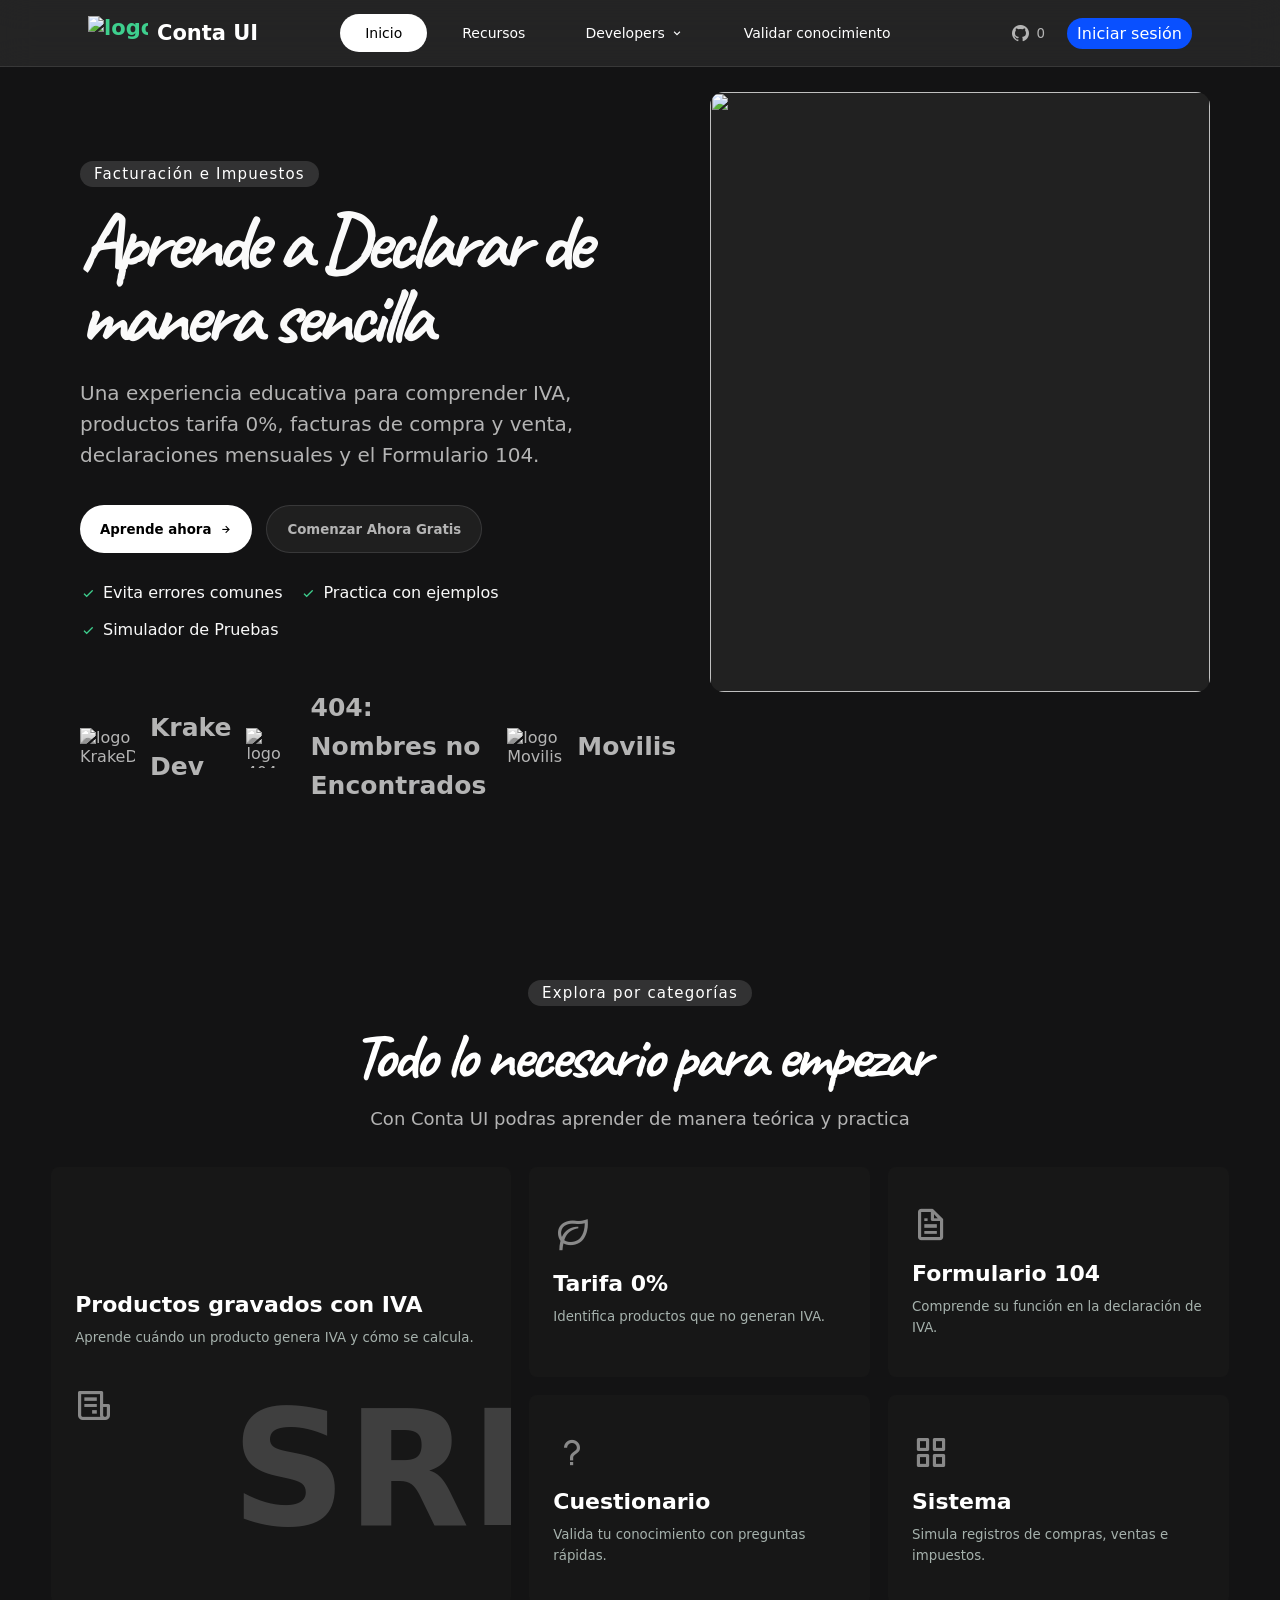
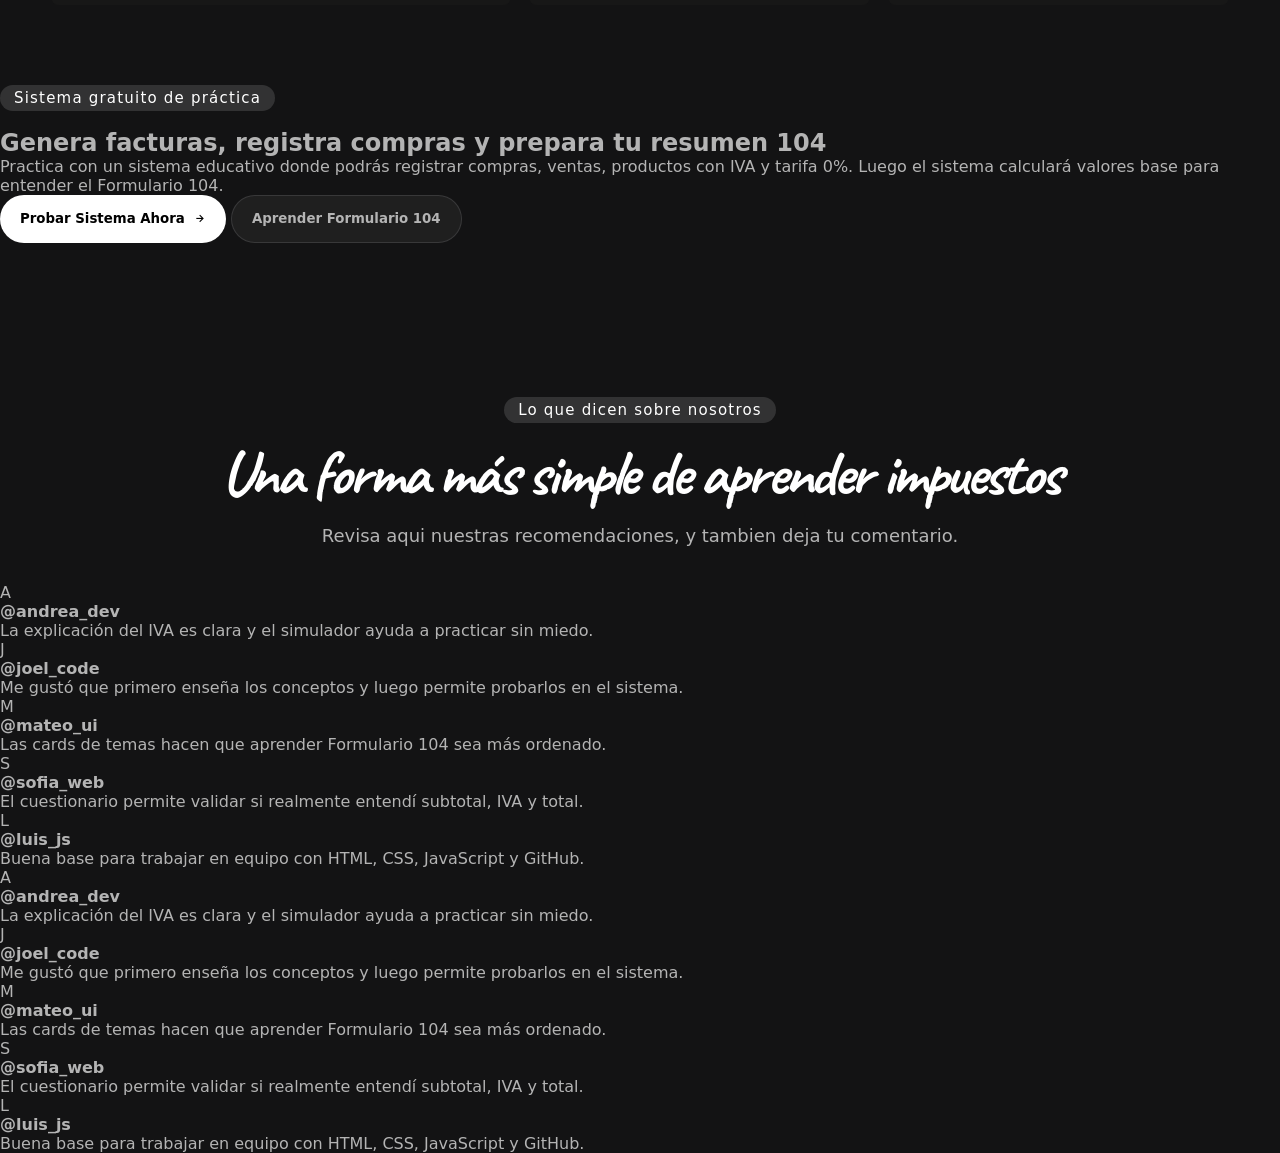
==== index.html @ 4f2f05ee "feat: Se agregó sección QUIZ en html" ====
<!DOCTYPE html>
<html lang="en">
<head>
    <meta charset="UTF-8">
    <meta name="viewport" content="width=device-width, initial-scale=1.0">
    
    <title>CONTA UI</title>
    <!-- Boxicons -->
    <link href="https://cdn.jsdelivr.net/npm/boxicons@2.1.4/css/boxicons.min.css" rel="stylesheet">

    <!-- Estilos -->
    <link rel="stylesheet" href="css/style.css">

</head>
<body>

    <!-- ======================================================
    HEADER PRINCIPAL
  ======================================================= -->
  <header class="topbar">
    <div class="topbar__inner">
      <button class="brand" onclick="mostrarVista('home')">
        <img src="./assets/images/logo.png" alt="logo CS-Cont">
        <span>Conta UI</span>
      </button>

      <nav class="main-nav" id="mainNav">
        <button class="nav-link active" data-section="home" onclick="mostrarVista('home')">
          Inicio
        </button>

        <button class="nav-link" data-section="aprender" onclick="mostrarVista('aprender')">
            Recursos 
        </button>

        <div class="nav-dropdown">
          <button class="nav-link">
            Developers <i class='bx bx-chevron-down'></i>
          </button>
          <div class="dropdown-panel dropdown-panel--small">
            <button onclick="mostrarVista('developers')"><i class='bx bx-code-alt'></i> Estructura del proyecto</button>
          </div>
        </div>

        <button class="nav-link nav-link--glow" data-section="quiz" onclick="mostrarVista('quiz')">
          Validar conocimiento
        </button>
      </nav>

      <div class="topbar__actions">

        <button class="github-btn" onclick="contarGithub()">
          <i class='bx bxl-github'></i>
          <span id="contadorGithub">0</span>
        </button>

        <a class="login-btn" href="sistema.html">
          Iniciar sesión
        </a>

        <button class="menu-btn" onclick="alternarMenu()">
          <i class='bx bx-menu'></i>
        </button>
      </div>
    </div>

  </header>


  <main>
    
        <!-- HOME -->
    <section id="home" class="view view--active">
      <div class="hero-grid">

        <div class="hero-content">
          <span class="eyebrow">Facturación e Impuestos</span>
          <h1>Aprende a Declarar de manera sencilla</h1>
          <p>
            Una experiencia educativa para comprender IVA, productos tarifa 0%,
            facturas de compra y venta, declaraciones mensuales y el Formulario 104.
          </p>

          <div class="hero-actions">
            <button class="primary-btn" onclick="mostrarVista('aprender')">
              Aprende ahora <i class='bx bx-right-arrow-alt'></i>
            </button>
            <button class="secondary-btn" onclick="mostrarVista('sistema')">
              Comenzar Ahora Gratis
            </button>
          </div>

          <div class="trust-row">
            <span><i class='bx bx-check'></i> Evita errores comunes</span>
            <span><i class='bx bx-check'></i> Practica con ejemplos</span>
            <span><i class='bx bx-check'></i> Simulador de Pruebas</span>
          </div>

          <div class="brands">
            <div class="brands-list">
                <img src="./assets/images/krakedev.png" alt="logo KrakeDev">
                <p>Krake Dev</p>
            </div>    
            <div class="brands-list">
                <img src="./assets/images/logo.png" alt="logo 404 Grupo">
                <p>404: Nombres no Encontrados</p>
            </div>    
            <div class="brands-list">
                <img src="./assets/images/movilis.jpg" alt="logo Movilis">
                <p>Movilis</p>
            </div>    
          </div>
        
        </div>

        <div class="hero-imagen"> 
            <img src="./assets/images/home.svg" alt="">
        </div>
      </div>

      <section class="home-categories">
        <div class="section-heading">
          <span class="eyebrow">Explora por categorías</span>
          <h2>Todo lo necesario para empezar</h2>
          <p>Con Conta UI podras aprender de manera teórica y practica</p>
        </div>

        <div class="category-grid">
          <button onclick="mostrarVista('aprender', 'iva')" class="category-card large-card">
            <i class='bx bx-receipt'></i>
            <h3>Productos gravados con IVA</h3>
            <p>Aprende cuándo un producto genera IVA y cómo se calcula.</p>
            <span>SRI</span>
          </button>

          <button onclick="mostrarVista('aprender', 'tarifa0')" class="category-card">
            <i class='bx bx-leaf'></i>
            <h3>Tarifa 0%</h3>
            <p>Identifica productos que no generan IVA.</p>
          </button>

          <button onclick="mostrarVista('aprender', 'formulario104')" class="category-card">
            <i class='bx bx-file'></i>
            <h3>Formulario 104</h3>
            <p>Comprende su función en la declaración de IVA.</p>
          </button>

          <button onclick="mostrarVista('quiz')" class="category-card">
            <i class='bx bx-question-mark'></i>
            <h3>Cuestionario</h3>
            <p>Valida tu conocimiento con preguntas rápidas.</p>
          </button>

          <button onclick="mostrarVista('sistema')" class="category-card">
            <i class='bx bx-grid-alt'></i>
            <h3>Sistema</h3>
            <p>Simula registros de compras, ventas e impuestos.</p>
          </button>
        </div>
      </section>

      <section class="system-offer">
        
        <div class="offer-content">
          <span class="eyebrow">Sistema gratuito de práctica</span>
          <h2>Genera facturas, registra compras y prepara tu resumen 104</h2>
          <p>
            Practica con un sistema educativo donde podrás registrar compras,
            ventas, productos con IVA y tarifa 0%. Luego el sistema calculará valores
            base para entender el Formulario 104.
          </p>

          <div class="offer-actions">
            <button class="primary-btn" onclick="mostrarVista('sistema')">
              Probar Sistema Ahora <i class='bx bx-right-arrow-alt'></i>
            </button>
            <button class="secondary-btn" onclick="mostrarVista('aprender', 'formulario104')">
              Aprender Formulario 104
            </button>
          </div>
        </div>

        <div class="video-offert">
            <video src="./assets/video/example.webm" autoplay muted loop></video>
        </div>
      </section>

      <section class="community-section">
        <div class="section-heading center-heading">
          <span class="eyebrow">Lo que dicen sobre nosotros</span>
          <h2>Una forma más simple de aprender impuestos</h2>
          <p>Revisa aqui nuestras recomendaciones, y tambien deja tu comentario.</p>
        </div>

        <div class="testimonial-mask">
          <div class="testimonial-track">
            <article class="testimonial-card">
              <div class="avatar">A</div>
              <strong>@andrea_dev</strong>
              <p>La explicación del IVA es clara y el simulador ayuda a practicar sin miedo.</p>
            </article>
            <article class="testimonial-card">
              <div class="avatar">J</div>
              <strong>@joel_code</strong>
              <p>Me gustó que primero enseña los conceptos y luego permite probarlos en el sistema.</p>
            </article>
            <article class="testimonial-card">
              <div class="avatar">M</div>
              <strong>@mateo_ui</strong>
              <p>Las cards de temas hacen que aprender Formulario 104 sea más ordenado.</p>
            </article>
            <article class="testimonial-card">
              <div class="avatar">S</div>
              <strong>@sofia_web</strong>
              <p>El cuestionario permite validar si realmente entendí subtotal, IVA y total.</p>
            </article>
            <article class="testimonial-card">
              <div class="avatar">L</div>
              <strong>@luis_js</strong>
              <p>Buena base para trabajar en equipo con HTML, CSS, JavaScript y GitHub.</p>
            </article>

            <!-- Grupo duplicado para efecto infinito continuo -->
            <article class="testimonial-card" aria-hidden="true">
              <div class="avatar">A</div>
              <strong>@andrea_dev</strong>
              <p>La explicación del IVA es clara y el simulador ayuda a practicar sin miedo.</p>
            </article>
            <article class="testimonial-card" aria-hidden="true">
              <div class="avatar">J</div>
              <strong>@joel_code</strong>
              <p>Me gustó que primero enseña los conceptos y luego permite probarlos en el sistema.</p>
            </article>
            <article class="testimonial-card" aria-hidden="true">
              <div class="avatar">M</div>
              <strong>@mateo_ui</strong>
              <p>Las cards de temas hacen que aprender Formulario 104 sea más ordenado.</p>
            </article>
            <article class="testimonial-card" aria-hidden="true">
              <div class="avatar">S</div>
              <strong>@sofia_web</strong>
              <p>El cuestionario permite validar si realmente entendí subtotal, IVA y total.</p>
            </article>
            <article class="testimonial-card" aria-hidden="true">
              <div class="avatar">L</div>
              <strong>@luis_js</strong>
              <p>Buena base para trabajar en equipo con HTML, CSS, JavaScript y GitHub.</p>
            </article>
          </div>
        </div>
      </section>

    </section>
    
        <!-- APRENDER -->
    <section id="aprender" class="view docs-view">
      <aside class="docs-sidebar">
        <div class="sidebar-group">
          <p>Comenzar</p>
          <button onclick="mostrarTema('overview')" class="side-link active" data-topic="overview">
            <i class='bx bx-play'></i> Inicio de unidad
          </button>
          <button onclick="mostrarTema('iva')" class="side-link" data-topic="iva">Productos con IVA</button>
          <button onclick="mostrarTema('tarifa0')" class="side-link" data-topic="tarifa0">Productos tarifa 0%</button>
          <button onclick="mostrarTema('subtotal')" class="side-link" data-topic="subtotal">Subtotal</button>
          <button onclick="mostrarTema('total')" class="side-link" data-topic="total">Total factura</button>
        </div>

        <div class="sidebar-group">
          <p>Declaración</p>
          <button onclick="mostrarTema('electronica')" class="side-link" data-topic="electronica">Facturación electrónica</button>
          <button onclick="mostrarTema('declaraciones')" class="side-link" data-topic="declaraciones">Declaraciones mensuales</button>
          <button onclick="mostrarTema('formulario104')" class="side-link" data-topic="formulario104">Formulario 104</button>
          <button onclick="mostrarTema('impuestos')" class="side-link" data-topic="impuestos">Cálculo básico</button>
        </div>
      </aside>

      <article class="docs-content">
        <div id="topic-overview" class="topic topic--active">
          <span class="breadcrumb">Unidad 3 / Overview</span>
          <h2>Facturación e impuestos</h2>
          <p class="lead">
            En esta Sección aprenderás los conceptos básicos para comprender cómo una factura
            registra valores como subtotal, IVA y total. Luego, esos datos serán usados por
            el sistema para preparar un resumen básico del Formulario 104.
            Tambien tendras guias del contribuyente que podras descargar para facilitar tu aprendizaje.
          </p>

          <p>Elije el tema por el que quieras comenzar</p>

          <div class="docs-card-grid">
            <button onclick="mostrarTema('iva')" class="docs-card">
              <i class='bx bx-receipt'></i>
              <h3>Productos con IVA</h3>
              <p>Bienes o servicios sujetos al Impuesto al Valor Agregado.</p>
            </button>

            <button onclick="mostrarTema('tarifa0')" class="docs-card">
              <i class='bx bx-leaf'></i>
              <h3>Tarifa 0%</h3>
              <p>Productos que se facturan, pero no generan valor de IVA.</p>
            </button>

            <button onclick="mostrarTema('subtotal')" class="docs-card">
              <i class='bx bx-file'></i>
              <h3>SubTotal</h3>
              <p>Como obtener el subtotal de una factura.</p>
            </button>

            <button onclick="mostrarTema('electronica')" class="docs-card">
              <i class='bx bx-cart-alt' ></i>
              <h3>Facturación</h3>
              <p>Conceptos y guias para realizar una factura.</p>
            </button>

            <button onclick="mostrarTema('declaraciones')" class="docs-card">
              <i class='bx bxs-calculator'></i>
              <h3>Declaraciones</h3>
              <p>Como realizar declaraciones mensuales ante el SRI.</p>
            </button>
            
            <button onclick="mostrarTema('formulario104')" class="docs-card">
              <i class='bx bx-pencil'></i>
              <h3>Formulario 104</h3>
              <p>Documento utilizado para declarar IVA ante el SRI.</p>
            </button>
          </div>
        </div>

        <div id="topic-iva" class="topic">
          <span class="breadcrumb">Unidad 3 / Tema 1</span>
          <h2>Productos gravados con IVA</h2>
          <p class="lead">
            Son bienes o servicios que están sujetos al pago del Impuesto al Valor Agregado.
            El negocio cobra este impuesto al cliente y debe registrarlo en la factura.
          </p>

          <div class="formula-box">
            <span>Fórmula</span>
            <code>IVA = Subtotal × Tasa de IVA</code>
          </div>

          <h3>Ejemplo práctico</h3>
          <p>Una laptop cuesta $800 y el IVA es 15%.</p>
          <div class="result-table">
            <div><span>Subtotal</span><strong>$800.00</strong></div>
            <div><span>IVA 15%</span><strong>$120.00</strong></div>
            <div><span>Total</span><strong>$920.00</strong></div>
          </div>
        </div>

        <div id="topic-tarifa0" class="topic">
          <span class="breadcrumb">Unidad 3 / Tema 2</span>
          <h2>Productos tarifa 0%</h2>
          <p class="lead">
            Son bienes o servicios que no pagan IVA, aunque sí deben registrarse en facturas
            y declaraciones tributarias.
          </p>

          <div class="chip-list">
            <span>Arroz</span>
            <span>Leche</span>
            <span>Pan</span>
            <span>Frutas</span>
            <span>Medicinas</span>
            <span>Servicios educativos</span>
          </div>

          <div class="callout">
            <i class='bx bx-info-circle'></i>
            <p>
              Tarifa 0% no significa que el producto desaparece de la declaración.
              Se registra, pero su IVA es $0.
            </p>
          </div>
        </div>

        <div id="topic-subtotal" class="topic">
          <span class="breadcrumb">Unidad 3 / Tema 3</span>
          <h2>Subtotal</h2>
          <p class="lead">
            El subtotal es el valor de los productos o servicios antes de agregar impuestos,
            descuentos o recargos.
          </p>

          <div class="formula-box">
            <span>Fórmula</span>
            <code>Subtotal = suma de productos</code>
          </div>

          <div class="result-table">
            <div><span>Camisa</span><strong>$25</strong></div>
            <div><span>Pantalón</span><strong>$40</strong></div>
            <div><span>Zapatos</span><strong>$60</strong></div>
            <div><span>Subtotal</span><strong>$125</strong></div>
          </div>
        </div>

        <div id="topic-total" class="topic">
          <span class="breadcrumb">Unidad 3 / Tema 5</span>
          <h2>Total factura</h2>
          <p class="lead">
            Es el valor final que debe pagar el cliente después de sumar impuestos y restar
            descuentos.
          </p>

          <div class="formula-box">
            <span>Fórmula</span>
            <code>Total = Subtotal + IVA - Descuentos</code>
          </div>
        </div>

        <div id="topic-electronica" class="topic">
          <span class="breadcrumb">Unidad 3 / Tema 6</span>
          <h2>Facturación electrónica</h2>
          <p class="lead">
            Es un sistema digital para emitir comprobantes electrónicos válidos. En un sistema
            real puede incluir PDF, XML, firma electrónica y autorización.
          </p>

          <div class="steps">
            <div><span>1</span> Generar factura</div>
            <div><span>2</span> Firmar electrónicamente</div>
            <div><span>3</span> Enviar al SRI</div>
            <div><span>4</span> Recibir autorización</div>
          </div>
        </div>

        <div id="topic-declaraciones" class="topic">
          <span class="breadcrumb">Unidad 3 / Tema 7</span>
          <h2>Declaraciones mensuales al SRI</h2>
          <p class="lead">
            Son reportes tributarios donde se informan impuestos cobrados y pagados durante
            un período.
          </p>

          <ul class="nice-list">
            <li>Registrar ventas</li>
            <li>Registrar compras</li>
            <li>Calcular IVA generado</li>
            <li>Calcular IVA pagado</li>
            <li>Presentar formularios</li>
          </ul>
        </div>

        <div id="topic-formulario104" class="topic">
          <span class="breadcrumb">Unidad 3 / Tema 8</span>
          <h2>Formulario 104</h2>
          <p class="lead">
            Es el documento utilizado en Ecuador para declarar el IVA ante el SRI.
            El mini sistema puede ayudar a organizar ventas gravadas, ventas tarifa 0%,
            compras e IVA.
          </p>

          <div class="result-table">
            <div><span>Ventas 15%</span><strong>$5000</strong></div>
            <div><span>IVA ventas</span><strong>$750</strong></div>
            <div><span>Compras</span><strong>$3000</strong></div>
            <div><span>IVA compras</span><strong>$450</strong></div>
            <div><span>IVA a pagar</span><strong>$300</strong></div>
          </div>
        </div>

        <div id="topic-impuestos" class="topic">
          <span class="breadcrumb">Unidad 3 / Tema 9</span>
          <h2>Cálculo básico de impuestos</h2>
          <p class="lead">
            Consiste en determinar cuánto debe pagar una empresa según sus actividades
            económicas, su base imponible y la tasa del impuesto.
          </p>

          <div class="formula-box">
            <span>Fórmula</span>
            <code>Impuesto = Base imponible × Tasa</code>
          </div>
        </div>
      </article>

      <aside class="docs-aside">
        <div class="aside-card">
          <p class="aside-title">¿Es útil?</p>
          <div class="feedback-actions">
            <button><i class='bx bx-x'></i></button>
            <button><i class='bx bx-check'></i></button>
          </div>
        </div>

        <div class="aside-card">
          <p class="aside-title">Herramientas</p>
          <button onclick="mostrarVista('quiz')"><i class='bx bx-question-mark'></i> Cuestionario</button>
          <button onclick="mostrarVista('sistema')"><i class='bx bx-calculator'></i> Mini sistema</button>
          <button onclick="copiarResumen()"><i class='bx bx-copy'></i> Copiar resumen</button>
        </div>

        <div class="aside-card green-card">
          <p class="aside-title">Consejo</p>
          <p>Primero comprende el concepto, luego practica el cálculo en el sistema.</p>
        </div>
      </aside>
    </section>

    <!-- MINI SISTEMA PRESENTACIÓN -->
    <section id="sistema" class="view simple-view">
      <div class="section-heading">
        <span class="eyebrow">Mini sistema</span>
        <h2>Simula compras, ventas y resumen 104</h2>
        <p>
          Esta primera página presenta el sistema. En el siguiente módulo se construirá
          el CRUD de productos, facturas y cálculos automáticos.
        </p>
      </div>

      <div class="feature-grid">
        <article>
          <i class='bx bx-package'></i>
          <h3>Productos</h3>
          <p>Registro de productos gravados con IVA y tarifa 0%.</p>
        </article>
        <article>
          <i class='bx bx-cart'></i>
          <h3>Compras y ventas</h3>
          <p>Registro de facturas de compra y venta.</p>
        </article>
        <article>
          <i class='bx bx-file'></i>
          <h3>Resumen 104</h3>
          <p>Cálculo educativo de IVA generado, crédito tributario e IVA final.</p>
        </article>
      </div>

      <a class="primary-btn" href="sistema.html">Ingresar al prototipo</a>
    </section>

        <!-- QUIZ -->
    <section id="quiz" class="view quiz-view">
      <div id="quizRegistro" class="quiz-screen quiz-screen--active">
        <div class="quiz-welcome-card">
          <span class="eyebrow">Validar conocimiento</span>
          <h2>Antes de comenzar</h2>
          <p>Registra tu nombre para personalizar el cuestionario y guardar tu resultado en pantalla.</p>

          <div class="quiz-register-form">
            <label for="nombreParticipante">Nombre del estudiante</label>
            <input type="text" id="nombreParticipante" placeholder="Ejemplo: Andrea" />

            <label for="correoParticipante">Correo opcional</label>
            <input type="email" id="correoParticipante" placeholder="correo@ejemplo.com" />

            <button class="primary-btn" onclick="registrarParticipante()">
              Continuar <i class='bx bx-right-arrow-alt'></i>
            </button>
          </div>
        </div>
      </div>

      <div id="quizTemas" class="quiz-screen">
        <div class="section-heading">
          <span class="eyebrow">Elige un tema</span>
          <h2 id="bienvenidaQuiz">Bienvenido</h2>
          <p>Aquí podrás poner a prueba tu conocimiento. Cada cuestionario mezcla las respuestas de manera aleatoria.</p>
        </div>

        <div class="quiz-topic-grid">
          <button class="quiz-topic-card" onclick="iniciarCuestionarioPorTema('todos')">
            <i class='bx bx-grid-alt'></i>
            <h3>Todos los temas</h3>
            <p>Preguntas mezcladas de IVA, subtotal, total, tarifa 0% y Formulario 104.</p>
            <span>15 preguntas</span>
          </button>

          <button class="quiz-topic-card" onclick="iniciarCuestionarioPorTema('iva')">
            <i class='bx bx-receipt'></i>
            <h3>IVA</h3>
            <p>Productos gravados, cálculo y aplicación del impuesto.</p>
            <span>10 preguntas</span>
          </button>

          <button class="quiz-topic-card" onclick="iniciarCuestionarioPorTema('tarifa0')">
            <i class='bx bx-leaf'></i>
            <h3>Tarifa 0%</h3>
            <p>Productos que se facturan, pero no generan IVA.</p>
            <span>10 preguntas</span>
          </button>

          <button class="quiz-topic-card" onclick="iniciarCuestionarioPorTema('subtotal')">
            <i class='bx bx-math'></i>
            <h3>Subtotal y total</h3>
            <p>Base de cálculo, IVA, descuentos y total factura.</p>
            <span>10 preguntas</span>
          </button>

          <button class="quiz-topic-card" onclick="iniciarCuestionarioPorTema('formulario104')">
            <i class='bx bx-file'></i>
            <h3>Formulario 104</h3>
            <p>Ventas, compras, IVA generado y crédito tributario.</p>
            <span>10 preguntas</span>
          </button>
        </div>
      </div>

      <div id="quizPreguntas" class="quiz-screen">
        <div class="quiz-layout">
          <div class="quiz-main">
            <div class="quiz-header">
              <div>
                <span class="eyebrow" id="quizTemaActual">Evaluación rápida</span>
                <h2 id="quizTitulo">Quiz de facturación e impuestos</h2>
              </div>
              <strong id="quizProgressText">1 / 10</strong>
            </div>

            <div class="progress-track">
              <div id="quizProgressBar"></div>
            </div>

            <article class="question-card">
              <p id="questionNumber">Pregunta 1</p>
              <h3 id="questionText"></h3>

              <div id="answersContainer" class="answers"></div>
            </article>

            <div class="quiz-actions">
              <button class="secondary-btn" onclick="anteriorPregunta()">Anterior</button>
              <button class="primary-btn" id="btnSiguienteQuiz" onclick="siguientePregunta()">Siguiente</button>
            </div>
          </div>

          <aside class="quiz-status">
            <div class="score-box">
              <strong id="scorePercent">0%</strong>
              <span>Respuestas correctas</span>
            </div>

            <div id="questionList" class="question-list"></div>
          </aside>
        </div>
      </div>

      <div id="quizResultado" class="quiz-screen">
        <div class="quiz-result-card">
          <span class="eyebrow">Resultado final</span>
          <h2 id="resultadoTitulo">Resultado</h2>
          <p id="resultadoDetalle"></p>

          <div class="result-actions">
            <button class="primary-btn" onclick="volverATemasQuiz()">
              Elegir otro tema
            </button>
            <button class="secondary-btn" onclick="repetirCuestionario()">
              Repetir cuestionario
            </button>
            <button class="secondary-btn" id="btnReforzarTema" onclick="reforzarTemaQuiz()">
              Reforzar más
            </button>
          </div>
        </div>
      </div>
    </section>

  </main>
    
</body>
</html>
---- css/style.css ----
@import url("https://fonts.googleapis.com/css2?family=Ubuntu:ital,wght@0,300;0,400;0,500;0,700;1,300;1,400;1,500;1,700&display=swap");

@import url("https://fonts.googleapis.com/css2?family=Caveat:wght@400..700&display=swap");

:root {
  --bg: #131314;
  --bg-soft: #101614;
  --bg-card: #171717;
  --bg-card-2: #151c19;
  --border: rgba(255, 255, 255, 0.115);
  --text: #b4b4b4;
  --text-2: #898989;
  --muted: #a6b2ad;
  --green: #3ecf8e;
  --green-dark: #0b8f5b;
  --cyan: #00ceb3;
  --blue-light: rgb(9 80 255);
  --blue: #2f80ed;
  --blue-hover: rgb(37, 48, 255);
  --danger: #ff5d6c;
  --white: #ffffff;
  --light: #f7f8fb;
  --shadow: 0 24px 70px rgba(0, 0, 0, 0.32);
}

* {
  box-sizing: border-box;
  margin: 0;
  padding: 0;
}

html {
  scroll-behavior: smooth;
}

body {
  min-height: 100vh;
  font-family:
    "Inter",
    system-ui,
    -apple-system,
    BlinkMacSystemFont,
    "Segoe UI",
    sans-serif;
  background: #131314;
  color: var(--text);
}

button,
input,
a {
  font-family: inherit;
}

button {
  border: 0;
  cursor: pointer;
}

a {
  color: inherit;
  text-decoration: none;
}

/* ======================================================
  TOPBAR
====================================================== */
.topbar {
  position: sticky;
  top: 0;
  z-index: 100;
  padding: 0px 60px;

  background: rgba(52, 52, 52, 0.527);
  backdrop-filter: blur(16px);
  -webkit-backdrop-filter: blur(16px);

  border-bottom: 1px solid rgba(255, 255, 255, 0.089);
}

.topbar__inner {
  justify-content: space-between;
  height: 66px;
  padding: 0 28px;
  display: flex;
  align-items: center;
  gap: 22px;
}

.brand {
  display: inline-flex;
  align-items: center;
  gap: 9px;
  background: transparent;
  color: white;
  font-size: 21px;
  font-weight: 600;
  white-space: nowrap;
}

.brand img {
  width: 60px;
  height: 35px;
  display: flex;
  justify-content: center;
  align-items: center;
  color: var(--green);
}

.main-nav {
  display: flex;
  align-items: center;
  justify-content: center;
  padding: 2px 4px;
  border-radius: 50px;
  gap: 10px;
}

.nav-link {
  font-size: 14px;
  line-height: 1.25rem;
  display: inline-flex;
  align-items: center;
  gap: 5px;
  background: transparent;
  color: white;
  font-weight: 500;
  padding: 9px 25px;
}

.nav-link.active {
  background: white !important;
  color: black;
  border-radius: 50px;
}

.nav-link:hover {
  background: rgba(255, 255, 255, 0.133);
  border-radius: 50px;
}

.nav-dropdown {
  position: relative;
}

.dropdown-panel {
  position: absolute;
  top: 52px;
  left: 0;
  width: 560px;
  display: none;
  grid-template-columns: 1fr 1fr;
  gap: 18px;
  padding: 18px;
  background: #2e2d2d;
  border: 1px solid #1b1b1b;
  border-radius: 0 0 8px 8px;
}

.dropdown-panel--small {
  margin-top: 10px;
  width: 270px;
  grid-template-columns: 1fr;
}

.nav-dropdown:hover .dropdown-panel {
  display: grid;
}

.dropdown-title {
  margin-bottom: 10px;
  color: var(--green);
  font-size: 12px;
  font-weight: 900;
  letter-spacing: 0.08em;
  text-transform: uppercase;
}

.dropdown-panel button {
  width: 100%;
  padding: 12px;
  text-align: left;
  color: var(--text);
  background: transparent;
  border-radius: 10px;
  display: flex;
  align-items: center;
  gap: 5px;
}

.dropdown-panel button:hover {
  color: white;
}

.topbar__actions {
  display: flex;
  align-items: center;
  gap: 10px;
}

.github-btn,
.login-btn,
.menu-btn {
  display: inline-flex;
  align-items: center;
  justify-content: center;
  border-radius: 50px;
  font-weight: 400;
}

.theme-toggle {
  min-height: 38px;
  padding: 0 13px;
  display: inline-flex;
  align-items: center;
  justify-content: center;
  gap: 8px;
  color: var(--text) !important;
  background: transparent;
  border: 1px solid var(--bg-card-2);
  border-radius: 11px;
  font-weight: 850;
}

.theme-toggle:hover {
  background: rgba(255, 255, 255, 0.133);
}

.theme-toggle i {
  font-size: 18px;
}

.github-btn {
  gap: 7px;
  padding: 6px 12px;
  color: var(--text);
  background: transparent;
}

.github-btn:hover {
  background: rgba(255, 255, 255, 0.133);
}

.github-btn i {
  font-size: 20px;
}

.login-btn {
  padding: 6px 10px;
  background: var(--blue-light);
  color: rgb(255, 255, 255);

  &:hover {
    background: var(--blue-hover);
  }
}

.menu-btn {
  display: none;
  width: 42px;
  background: #101614;
  color: var(--text);
  border: 1px solid var(--border);
  font-size: 22px;
}

/* ======================================================
  COMMON
====================================================== */
.view {
  display: none;
}

.view--active {
  display: block;
  animation: fadeView 0.35s ease both;
}

@keyframes fadeView {
  from {
    opacity: 0;
    transform: translateY(14px);
  }
  to {
    opacity: 1;
    transform: translateY(0);
  }
}

.eyebrow {
  display: inline-flex;
  margin-bottom: 18px;
  color: white;
  font-size: 15px;
  background: rgba(255, 255, 255, 0.133);
  padding: 4px 14px;
  border-radius: 50px;
  letter-spacing: 0.08em;
}

.primary-btn,
.secondary-btn {
  min-height: 48px;
  padding: 0 20px;
  display: inline-flex;
  align-items: center;
  justify-content: center;
  gap: 8px;
  border-radius: 50px;
  font-weight: 600;
}

.primary-btn {
  background: white;
  color: black;
  transition: transform 0.5s ease;

  &:hover {
    transform: scale(1.1);
  }
}

.secondary-btn {
  background: rgba(255, 255, 255, 0.05);
  color: var(--text);
  border: 1px solid var(--border);
  transition: transform 0.5s ease;

  &:hover {
    transform: scale(1.1);
  }
}

/* ======================================================
  HOME
====================================================== */
.hero-grid {
  min-height: calc(100vh - 67px);
  display: flex;
  align-items: start;
  justify-content: space-between;
  gap: 34px;
  padding: 0px 80px;
}

.hero-content {
  align-self: center;
  max-width: 860px;
}

.hero-imagen img {
  margin-top: 25px;
  width: 500px;
  height: 600px;
  object-fit: cover;
  background: rgb(33, 33, 33);
  border-radius: 14px;
}

.hero-brand {
  position: absolute;
  right: 100px;
  margin-top: -450px;
  margin-left: -50px;
  display: flex;
  align-items: center;
  gap: 5px;
  text-wrap: wrap;
  color: var(--cyan);
  font-family: caveat, sans-serif;
  z-index: 999;
  transform: rotate(30deg);

  & img {
    width: 60px;
    height: 50px;

    border-radius: 8px;
    padding: 2px;
  }

  & p {
    margin-top: -15px;
    font-size: 20px;
    font-weight: bold;
    width: 80px;
  }
}

.hero-content h1 {
  font-family: caveat, sans-serif;
  max-width: 920px;
  font-size: clamp(48px, 8vw, 80px);
  line-height: 0.92;
  letter-spacing: -0.07em;
  color: #fafafa;
}

.hero-content p {
  max-width: 760px;
  margin-top: 26px;
  color: var(--text);
  font-size: clamp(18px, 2.2vw, 20px);
  line-height: 1.55;
}

.hero-actions {
  display: flex;
  flex-wrap: wrap;
  gap: 14px;
  margin-top: 34px;
}

.trust-row {
  display: flex;
  flex-wrap: wrap;
  gap: 18px;
  margin-top: 30px;
  color: #fafafa;
}

.trust-row span {
  display: inline-flex;
  align-items: center;
  gap: 7px;
}

.trust-row i {
  color: var(--green);
}

.brands {
  margin-top: 50px;
  display: flex;
  filter: grayscale(100%);
  gap: 15px;
}

.brands-list {
  display: flex;
  gap: 15px;
  align-items: center;

  & p {
    margin-top: 0;
    font-weight: bold;
    color: var(--text);
    font-size: 25px;
  }
}

.brands-list img {
  object-fit: contain;
  width: 55px;
  height: 40px;
}

/* CATEGORIES */
.home-categories,
.simple-view {
  width: min(1180px, 92%);
  margin: 0 auto;
  padding: 80px 0;
}

.section-heading {
  text-align: center;
  margin-bottom: 32px;
}

.section-heading h2 {
  font-family: caveat, sans-serif;
  font-size: clamp(36px, 5vw, 65px);
  line-height: 1;
  letter-spacing: -0.05em;
  color: white;
}

.section-heading .developer {
  font-family:
    system-ui,
    -apple-system,
    BlinkMacSystemFont,
    "Segoe UI",
    Roboto,
    Oxygen,
    Ubuntu,
    Cantarell,
    "Open Sans",
    "Helvetica Neue",
    sans-serif;
}

.section-heading p {
  margin-top: 16px;
  color: var(--text);
  font-size: 18px;
  line-height: 1.7;
}

.category-grid {
  display: grid;
  grid-template-columns: 1.35fr 1fr 1fr;
  gap: 18px;
}

.category-card,
.feature-grid article,
.docs-card,
.code-card {
  min-height: 210px;
  padding: 24px;
  color: white;
  text-align: left;
  background: var(--bg-card);
  border-radius: 8px;
}

.category-card:hover,
.docs-card:hover {
  border: 1px solid rgb(51, 50, 50);
  transform: translateY(-2px);
}

.category-card i,
.feature-grid i,
.docs-card i {
  margin-bottom: 18px;
  color: var(--text-2);
  font-size: 38px;
}

.category-card h3,
.feature-grid h3,
.docs-card h3 {
  margin-bottom: 10px;
  font-size: 22px;
}

.category-card p,
.feature-grid p,
.docs-card p {
  color: var(--muted);
  line-height: 1.6;
}

.category-card span {
  position: absolute;
  right: -18px;
  bottom: 55px;
  font-size: 160px;
  line-height: 1;
  color: var(--text-2);
  font-weight: 900;
  opacity: 0.35;
  z-index: 0;
  pointer-events: none;
}

.large-card {
  overflow: hidden;
  position: relative;
  grid-row: span 2;
  min-height: 438px;
  background: var(--bg-card);
}

.large-card h3 {
  margin-top: -150px;
}
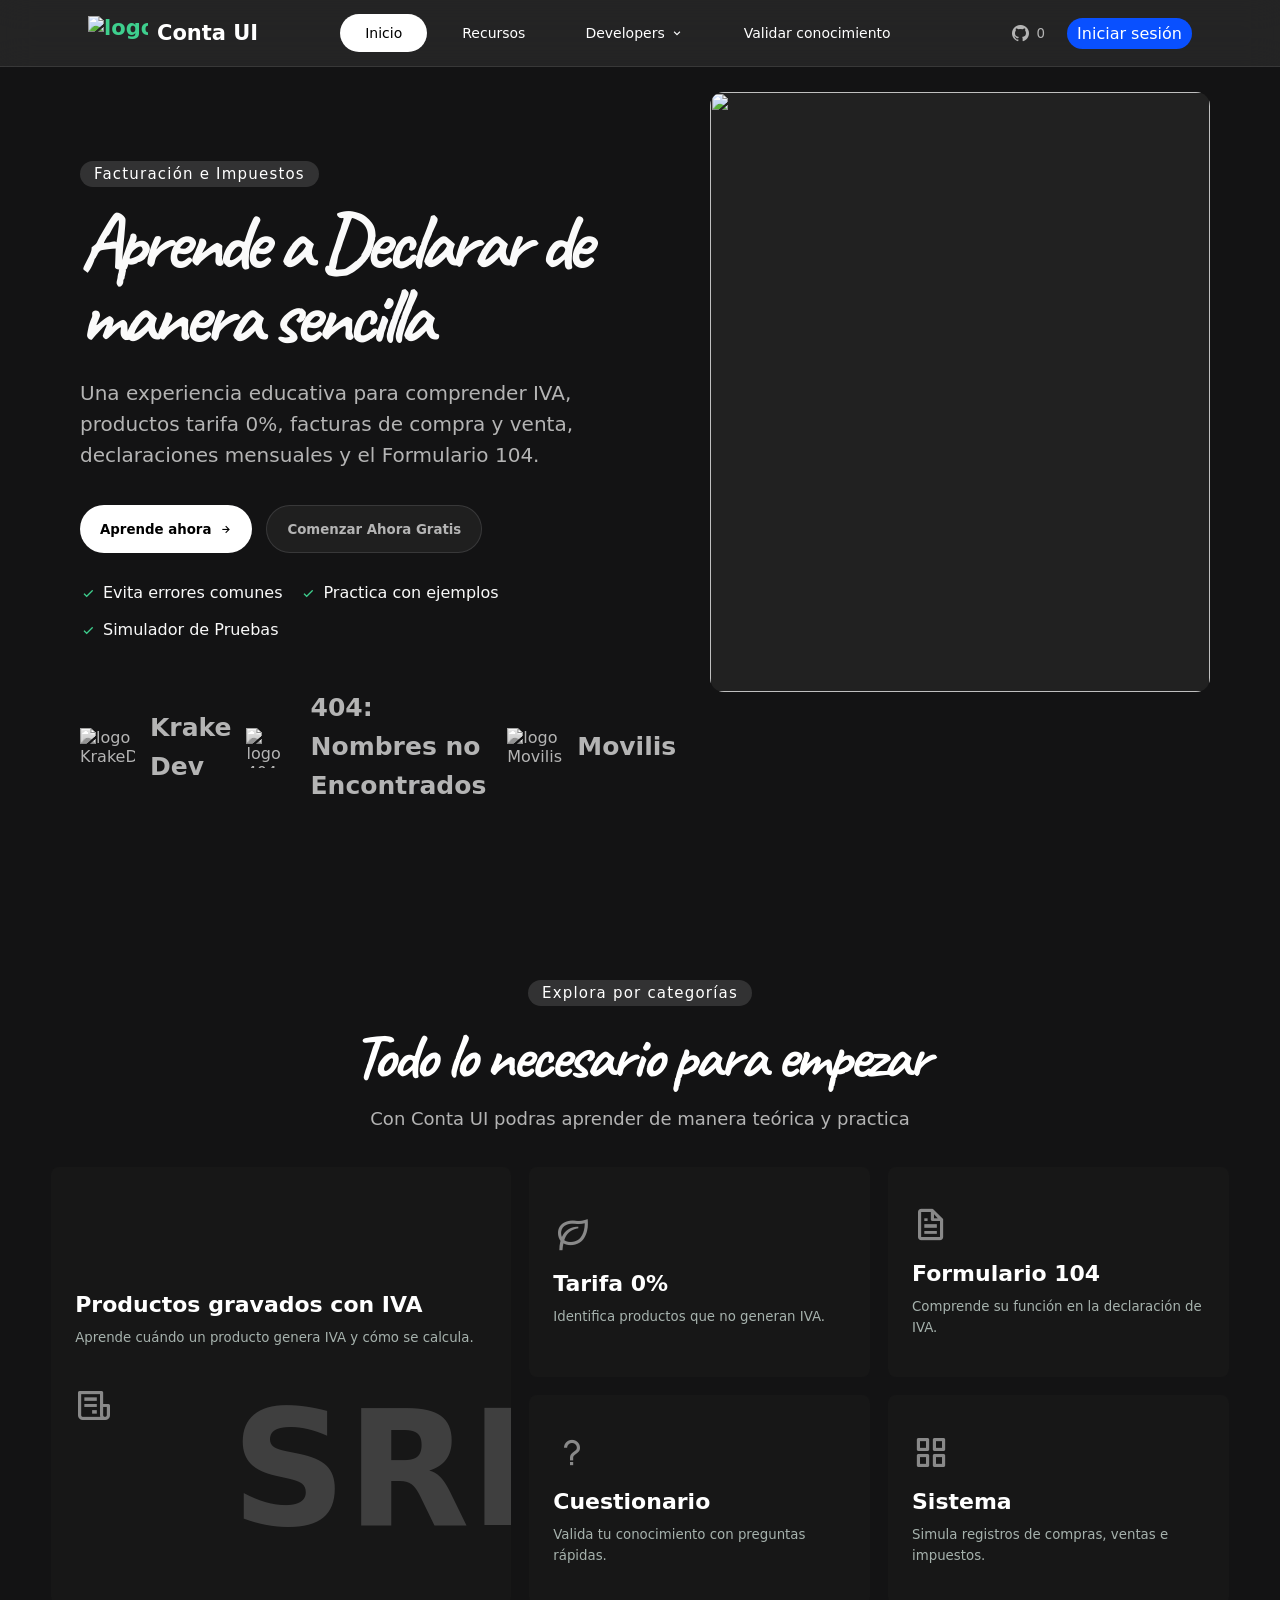
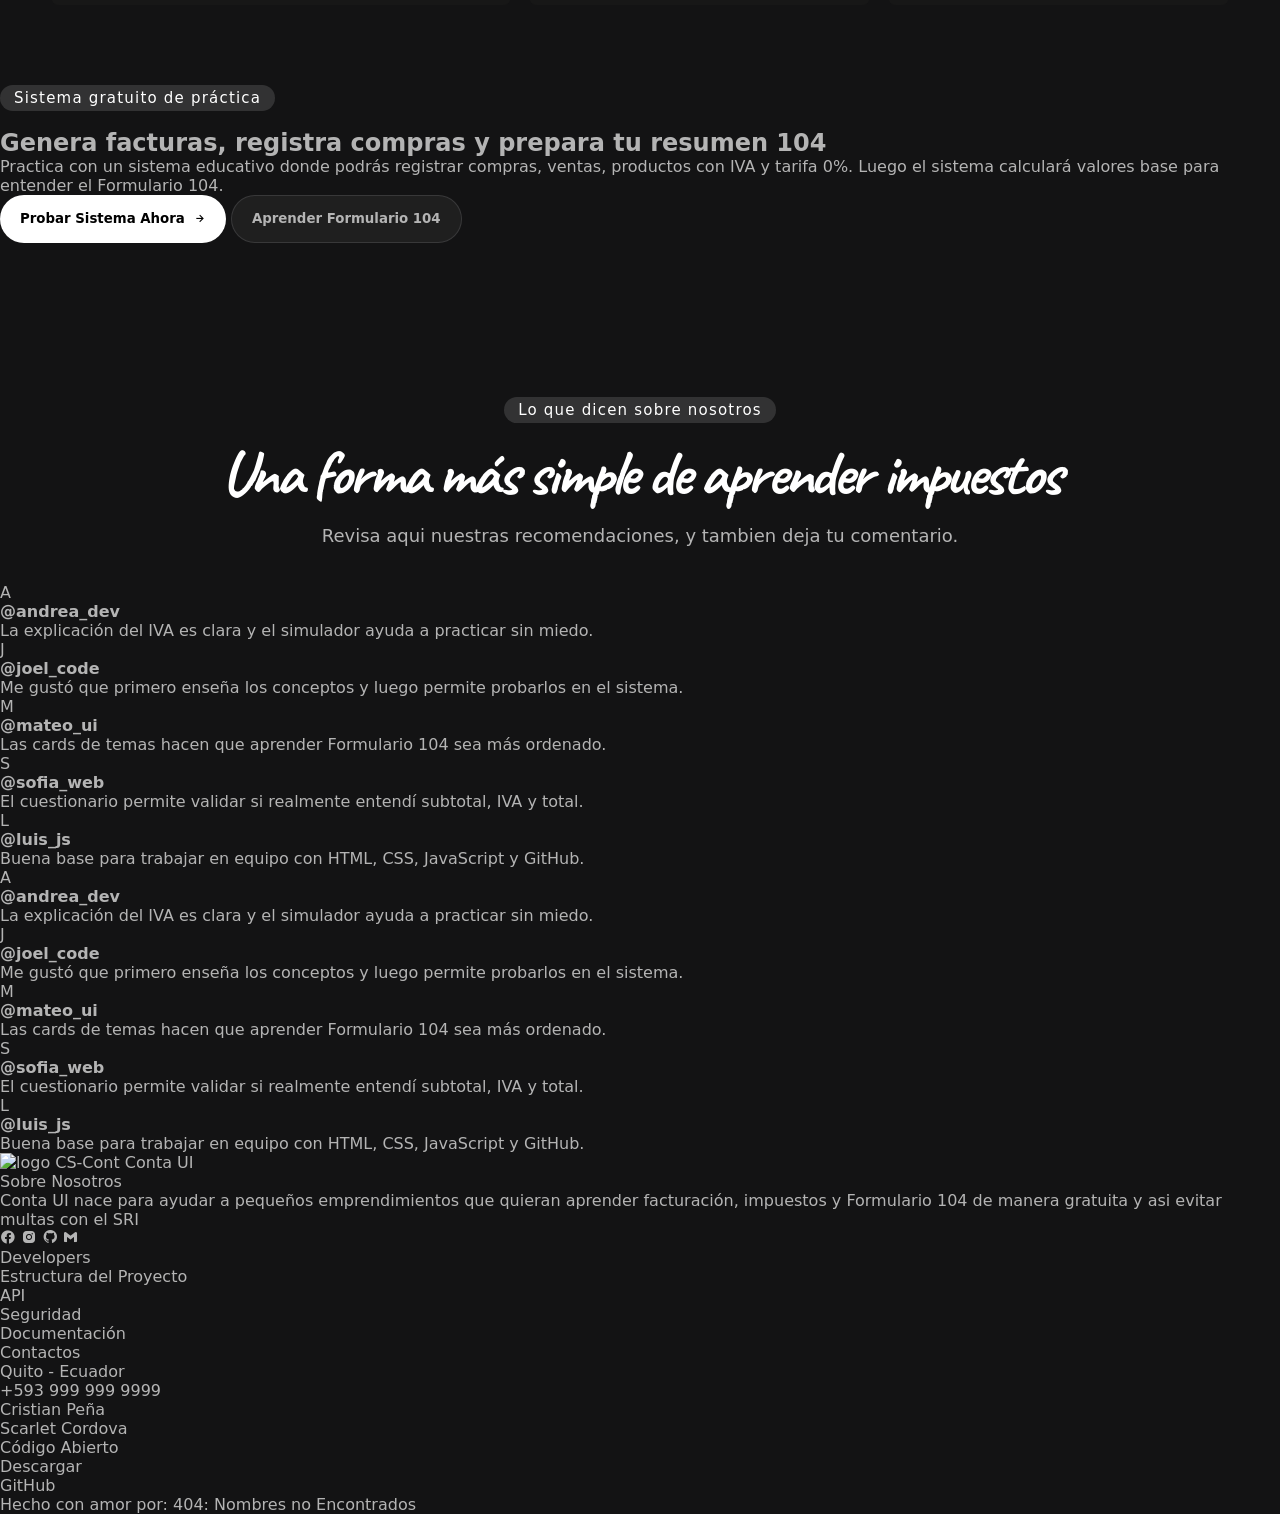
==== commit ad645b83: "feat: agregando secciones de aprendizaje en html" ====
--- a/index.html
+++ b/index.html
@@ -658,7 +658,84 @@
       </div>
     </section>
 
+    <!-- DEVELOPERS -->
+    <section id="developers" class="view simple-view">
+      <div class="section-heading">
+        <span class="eyebrow">Developers</span>
+        <h2 class="developer">Estructura limpia del proyecto</h2>
+        <p>
+          El proyecto esta construido en HTML, CSS y JavaScript, con la estructura de la siguiente manera ayuda a que el código sea fácil de leer,
+          modificar y publicar.
+        </p>
+      </div>
+
+      <div class="code-card">
+<pre><code>ContaUI/
+├── index.html
+├── sistema.html
+├── css/
+│   └── styles.css
+└── js/
+    ├── app.js
+    ├── quiz.js
+    └── data.js</code></pre>
+      </div>
+    </section>
+
   </main>
     
+    <footer class="footer">
+    <div class="brand-footer">
+        <img src="./assets/images/logo.png" alt="logo CS-Cont">
+        <span>Conta UI</span>
+    </div>
+    <div class="footer-sections">
+        <div class="footer-options details">
+            <span>Sobre Nosotros</span>
+            <p>Conta UI nace para ayudar a pequeños emprendimientos que quieran aprender facturación, impuestos y Formulario 104 de manera gratuita y asi evitar multas con el SRI</p>
+            
+            <div class="footer-icons">
+                <i class='bx bxl-facebook-circle' ></i>
+                <i class='bx bxl-instagram-alt' ></i>
+                <i class='bx bxl-github'></i>
+                <i class='bx bxl-gmail' ></i>
+            </div>
+        </div>
+        <div class="footer-options">
+            <span>Developers</span>
+            <ul>
+                <li><a href="#">Estructura del Proyecto</a></li>
+                <li><a href="#">API</a></li>
+                <li><a href="#">Seguridad</a></li>
+                <li><a href="#">Documentación</a></li>
+            </ul>
+        </div>
+        <div class="footer-options">
+            <span>Contactos</span>
+            <ul>
+                <li>Quito - Ecuador</li>
+                <li><a href="#">+593 999 999 9999</a></li>
+                <li><a href="#">Cristian Peña</a></li>
+                <li><a href="#">Scarlet Cordova</a></li>
+            </ul>
+        </div>
+        <div class="footer-options">
+            <span>Código Abierto</span>
+            <ul>
+                <li><a href="#">Descargar</a></li>
+                <li><a href="#">GitHub</a></li>
+            </ul>
+        </div>
+
+    </div>
+    <div class="footer-copy">
+        <p>Hecho con amor por: <span>404</span>: Nombres no Encontrados</p>
+    </div>
+  </footer>
+  
+  <script src="js/data.js"></script>
+  <script src="js/app.js"></script>
+  <script src="js/quiz.js"></script>
+  <script src="js/widget.js"></script>
 </body>
 </html>
--- a/css/style.css
+++ b/css/style.css
@@ -568,3 +568,441 @@
 .large-card h3 {
   margin-top: -150px;
 }
+
+/* ======================================================
+  DOCS VIEW
+====================================================== */
+.docs-view {
+  min-height: calc(100vh - 115px);
+  grid-template-columns: 280px minmax(0, 1fr) 280px;
+}
+
+.docs-view.view--active {
+  display: grid;
+}
+
+.docs-sidebar,
+.docs-aside {
+  position: sticky;
+  top: 115px;
+  height: calc(100vh - 115px);
+  overflow-y: auto;
+  padding: 34px 28px;
+  border-right: 1px solid var(--border);
+}
+
+.docs-aside {
+  border-right: 0;
+  border-left: 1px solid var(--border);
+}
+
+.sidebar-group {
+  margin-bottom: 28px;
+}
+
+.sidebar-group p {
+  margin-bottom: 10px;
+  color: white;
+  font-size: 12px;
+  font-weight: 950;
+  letter-spacing: 0.1em;
+  text-transform: uppercase;
+}
+
+.side-link {
+  width: 100%;
+  padding: 11px 0;
+  display: flex;
+  align-items: center;
+  gap: 8px;
+  text-align: left;
+  color: var(--text);
+  background: transparent;
+  font-size: 16px;
+}
+
+.side-link:hover,
+.side-link.active {
+  color: var(--blue-light);
+}
+
+.docs-content {
+  padding: 44px 52px 90px;
+}
+
+.topic {
+  display: none;
+  max-width: 960px;
+}
+
+.topic--active {
+  display: block;
+  animation: fadeView 0.25s ease both;
+}
+
+.breadcrumb {
+  display: block;
+  margin-bottom: 14px;
+  color: #fafafa;
+}
+
+.topic h2 {
+  margin-bottom: 24px;
+  font-size: clamp(42px, 6vw, 50px);
+  line-height: 1;
+  letter-spacing: -0.06em;
+  color: white;
+}
+
+.topic h3 {
+  margin: 28px 0 12px;
+  font-size: 25px;
+}
+
+.lead {
+  color: #fcfcfc;
+
+  line-height: 1.7;
+}
+
+.docs-card-grid {
+  display: grid;
+  grid-template-columns: repeat(3, 1fr);
+  gap: 18px;
+  margin-top: 34px;
+}
+
+.formula-box,
+.callout,
+.result-table,
+.steps {
+  margin-top: 26px;
+}
+
+.formula-box {
+  padding: 22px;
+  background: #07110d;
+  border: 1px solid var(--border);
+  border-radius: 18px;
+}
+
+.formula-box span {
+  display: block;
+  margin-bottom: 8px;
+  color: var(--green);
+  font-size: 12px;
+  font-weight: 900;
+  text-transform: uppercase;
+}
+
+.formula-box code {
+  color: var(--text);
+  font-size: 20px;
+}
+
+.result-table {
+  display: grid;
+  overflow: hidden;
+  border: 1px solid var(--border);
+  border-radius: 18px;
+}
+
+.result-table div {
+  display: flex;
+  justify-content: space-between;
+  padding: 16px 18px;
+  color: var(--muted);
+  border-bottom: 1px solid var(--border);
+}
+
+.result-table div:last-child {
+  border-bottom: 0;
+}
+
+.result-table strong {
+  color: var(--text);
+}
+
+.chip-list {
+  display: flex;
+  flex-wrap: wrap;
+  gap: 10px;
+  margin-top: 28px;
+}
+
+.chip-list span {
+  padding: 10px 14px;
+  color: var(--green);
+  background: rgba(36, 209, 141, 0.1);
+  border: 1px solid rgba(36, 209, 141, 0.25);
+  border-radius: 999px;
+  font-weight: 850;
+}
+
+.callout {
+  display: flex;
+  gap: 14px;
+  padding: 18px;
+  color: var(--muted);
+  background: rgba(47, 128, 237, 0.08);
+  border: 1px solid rgba(47, 128, 237, 0.2);
+  border-radius: 18px;
+}
+
+.callout i {
+  color: var(--blue);
+  font-size: 28px;
+}
+
+.steps {
+  display: grid;
+  gap: 14px;
+}
+
+.steps div {
+  padding: 16px;
+  display: flex;
+  align-items: center;
+  gap: 14px;
+  background: rgba(17, 24, 21, 0.92);
+  border: 1px solid var(--border);
+  border-radius: 16px;
+  color: var(--muted);
+}
+
+.steps span {
+  width: 34px;
+  height: 34px;
+  display: grid;
+  place-items: center;
+  color: white;
+  background: var(--green-dark);
+  border-radius: 50%;
+  font-weight: 900;
+}
+
+.nice-list {
+  margin-top: 22px;
+  display: grid;
+  gap: 12px;
+  list-style: none;
+}
+
+.nice-list li {
+  padding: 14px 16px;
+  background: rgba(17, 24, 21, 0.92);
+  border: 1px solid var(--border);
+  border-radius: 14px;
+  color: var(--muted);
+}
+
+.aside-card {
+  margin-bottom: 18px;
+  padding: 18px;
+  background: var(--bg-card);
+  border: 1px solid var(--border);
+  border-radius: 18px;
+}
+
+.aside-title {
+  margin-bottom: 14px;
+  color: #fafafa;
+  font-weight: 900;
+}
+
+.aside-card button {
+  width: 100%;
+  margin-top: 8px;
+  padding: 10px;
+  display: flex;
+  align-items: center;
+  gap: 8px;
+  color: var(--muted);
+  background: transparent;
+  border-radius: 10px;
+}
+
+.aside-card p {
+  font-size: 14px;
+}
+
+.aside-card button:hover {
+  color: var(--blue);
+  background: rgba(255, 255, 255, 0.05);
+}
+
+.feedback-actions {
+  display: flex;
+  gap: 10px;
+}
+
+.feedback-actions button {
+  width: 42px;
+  height: 42px;
+  align-items: center;
+  justify-content: center;
+  border: 1px solid var(--border);
+  border-radius: 50%;
+}
+
+/* ======================================================
+  QUIZ
+====================================================== */
+.quiz-view {
+  width: min(1180px, 92%);
+  margin: 0 auto;
+  padding: 70px 0;
+}
+
+.quiz-layout {
+  display: grid;
+  grid-template-columns: minmax(0, 1fr) 280px;
+  gap: 28px;
+}
+
+.quiz-main,
+.quiz-status {
+  padding: 28px;
+  background: #f7f9fc;
+  color: #111827;
+  border-radius: 24px;
+}
+
+.quiz-header {
+  display: flex;
+  justify-content: space-between;
+  gap: 20px;
+}
+
+.quiz-header .eyebrow {
+  color: var(--blue);
+}
+
+.quiz-header h2 {
+  font-size: clamp(32px, 5vw, 52px);
+  letter-spacing: -0.05em;
+}
+
+.progress-track {
+  height: 8px;
+  margin: 26px 0;
+  overflow: hidden;
+  background: #e5eaf1;
+  border-radius: 999px;
+}
+
+.progress-track div {
+  width: 0%;
+  height: 100%;
+  background: var(--blue);
+  border-radius: inherit;
+  transition: 0.25s;
+}
+
+.question-card {
+  padding: 24px;
+  background: white;
+  border: 1px solid #e5eaf1;
+  border-radius: 20px;
+}
+
+.question-card p {
+  margin-bottom: 10px;
+  color: #64748b;
+  font-weight: 850;
+}
+
+.question-card h3 {
+  margin-bottom: 20px;
+  font-size: 22px;
+  line-height: 1.45;
+}
+
+.answers {
+  display: grid;
+  gap: 12px;
+}
+
+.answer-btn {
+  width: 100%;
+  padding: 16px;
+  text-align: left;
+  color: #111827;
+  background: #eef3f9;
+  border: 2px solid transparent;
+  border-radius: 10px;
+  font-weight: 750;
+}
+
+.answer-btn:hover,
+.answer-btn.selected {
+  border-color: var(--blue);
+  background: #eaf2ff;
+}
+
+/* Respuesta bloqueada: una vez seleccionada, ya no se puede cambiar */
+.answer-btn.locked {
+  cursor: not-allowed;
+  opacity: 0.72;
+}
+
+.answer-btn.locked.selected {
+  opacity: 1;
+}
+
+.quiz-actions {
+  display: flex;
+  justify-content: flex-end;
+  gap: 12px;
+  margin-top: 24px;
+}
+
+.quiz-status {
+  align-self: start;
+}
+
+.score-box {
+  padding: 24px;
+  display: grid;
+  place-items: center;
+  background: #eaf2ff;
+  border-radius: 18px;
+}
+
+.score-box strong {
+  font-size: 42px;
+}
+
+.score-box span {
+  color: #64748b;
+  font-size: 13px;
+}
+
+.question-list {
+  display: grid;
+  gap: 10px;
+  margin-top: 22px;
+}
+
+.question-pill {
+  padding: 12px;
+  display: flex;
+  align-items: center;
+  gap: 10px;
+  background: #eef3f9;
+  border: 1px solid transparent;
+  border-radius: 10px;
+  color: #475569;
+}
+
+.question-pill.current {
+  border-color: var(--blue);
+}
+
+.question-pill.correct i {
+  color: #10b981;
+}
+
+.question-pill.wrong i {
+  color: var(--danger);
+}
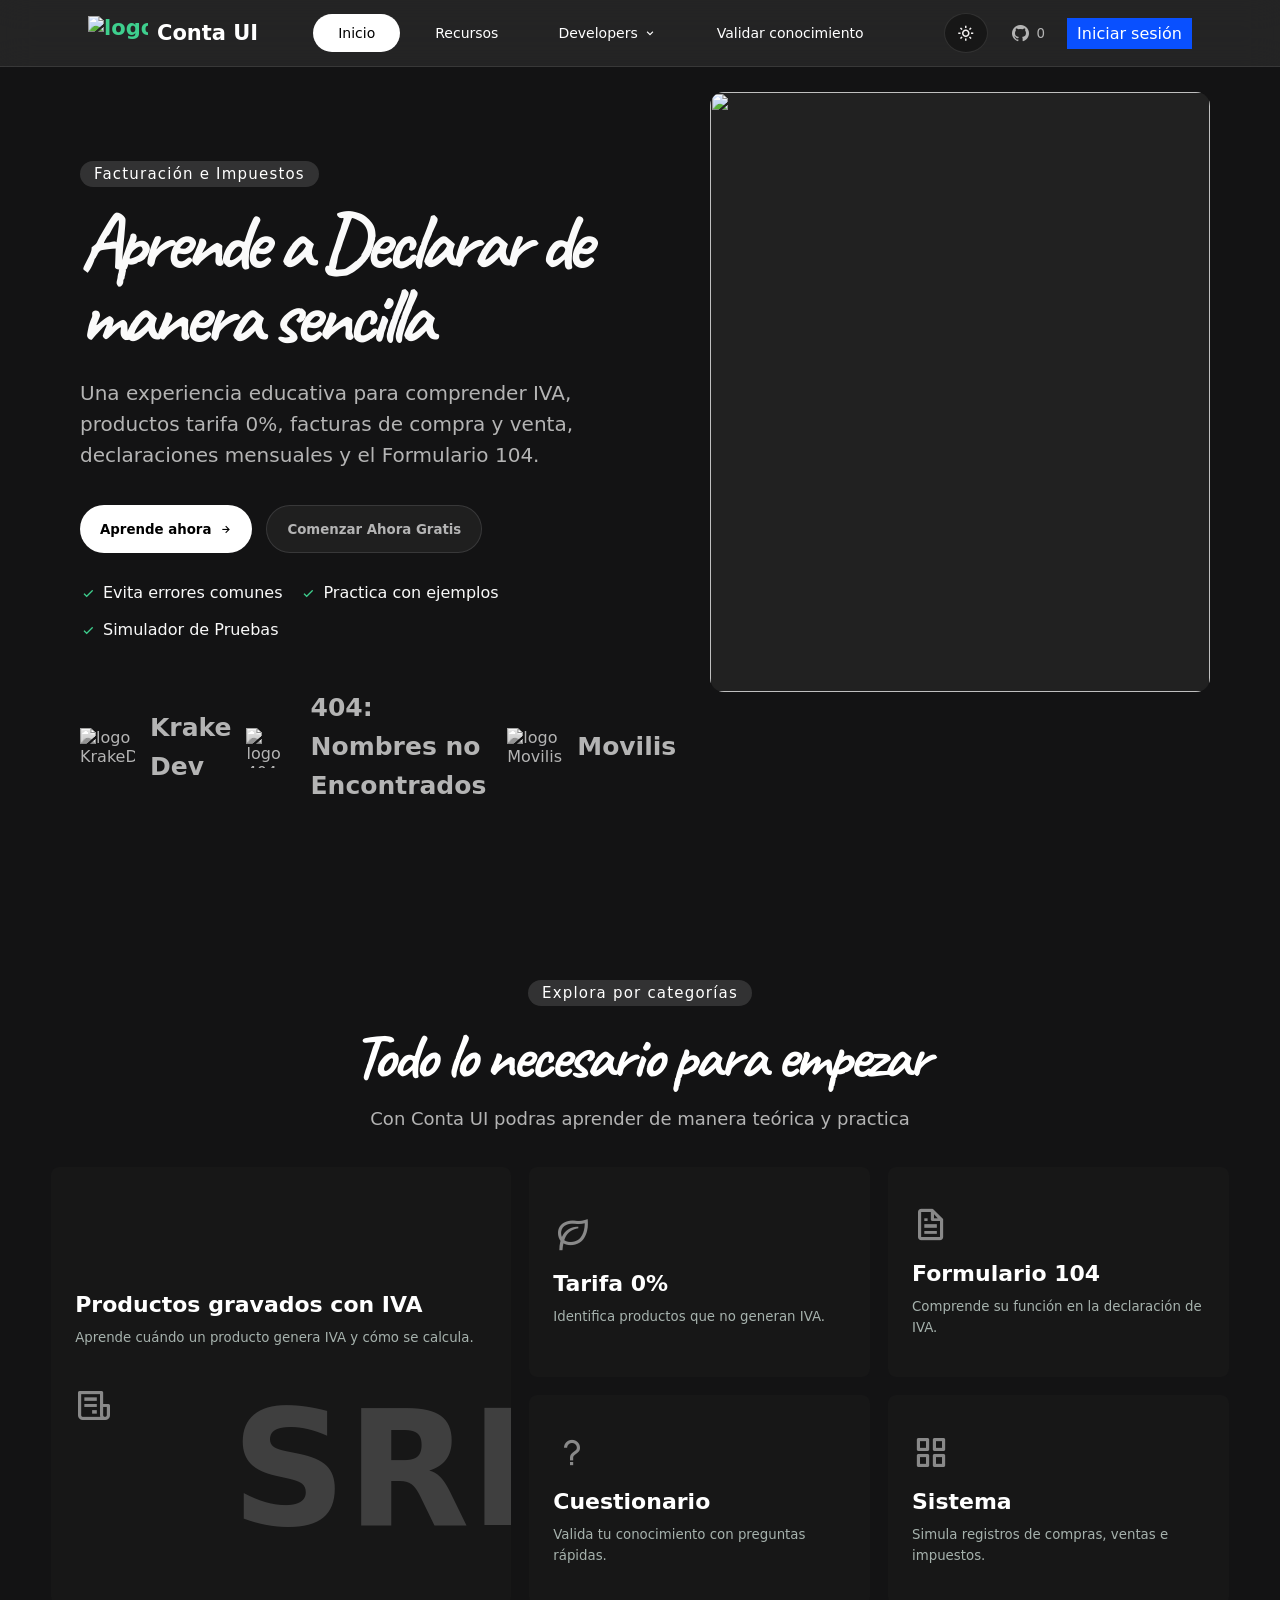
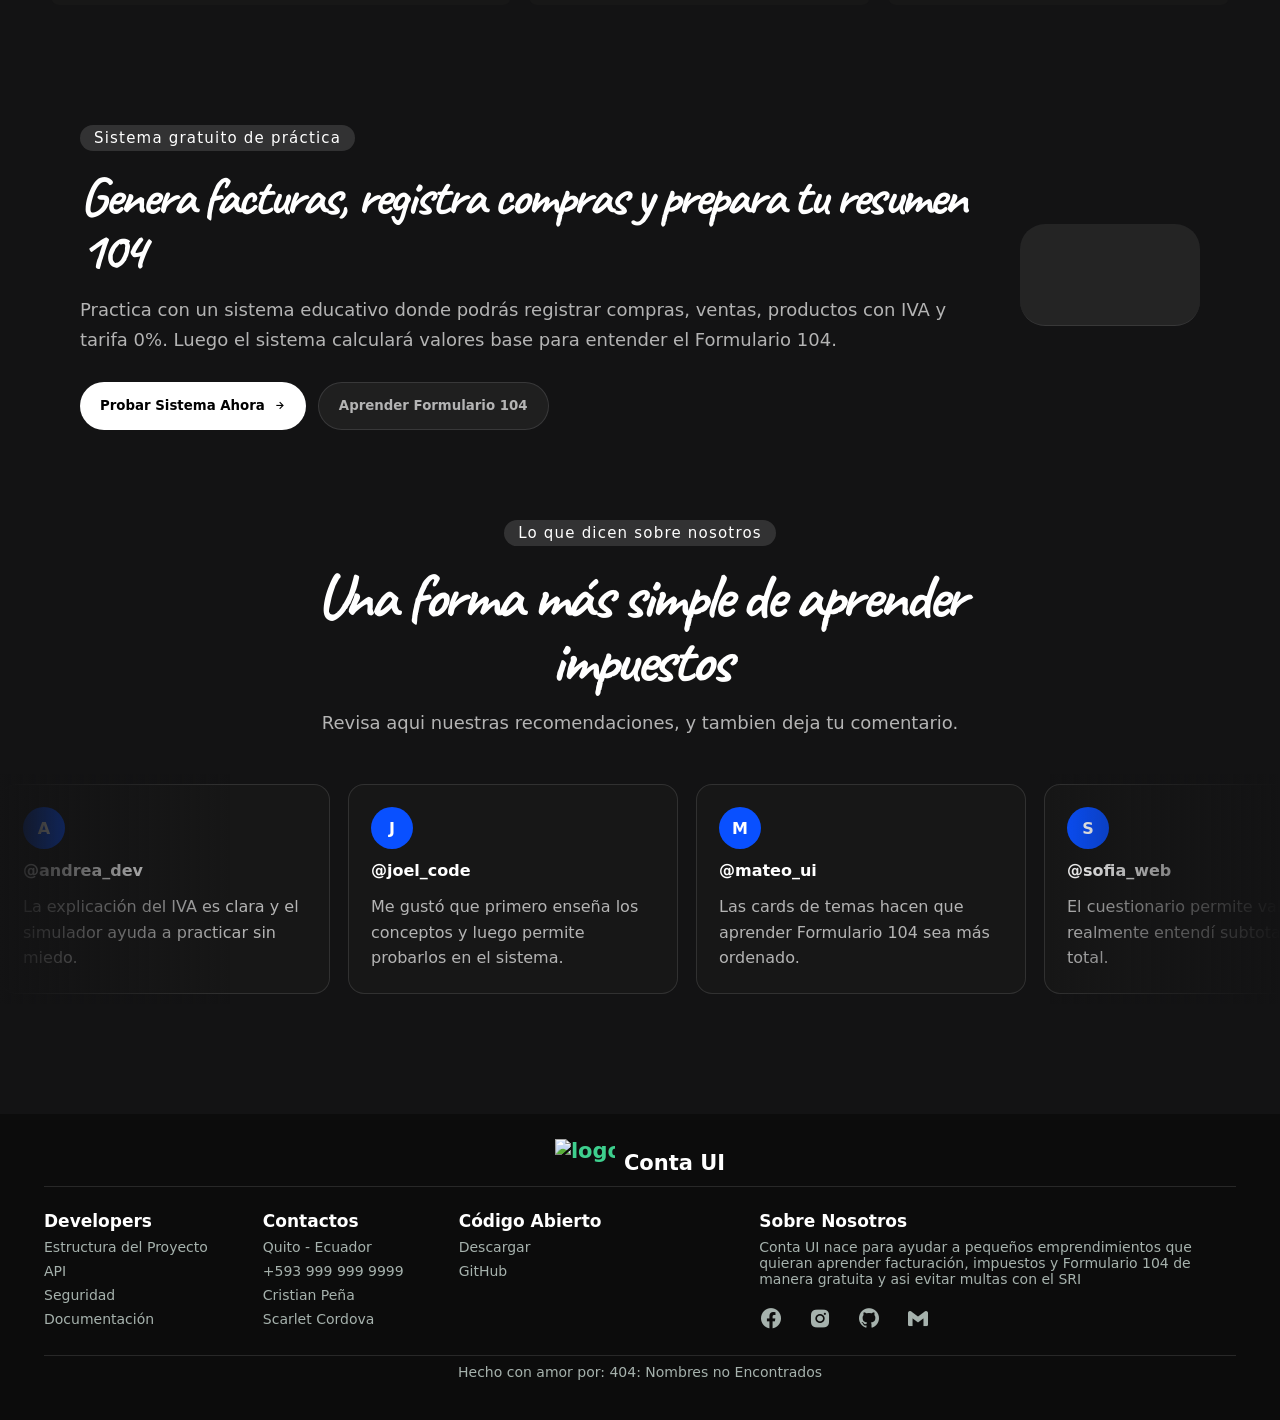
==== commit 2def894e: "feat: Interfaz mejorada para mobile, validacion y retroalimentacion en test" ====
--- a/index.html
+++ b/index.html
@@ -4,7 +4,9 @@
     <meta charset="UTF-8">
     <meta name="viewport" content="width=device-width, initial-scale=1.0">
     
-    <title>CONTA UI</title>
+    <title>Contabilidad | CONTA UI</title>
+    <link rel="shortcut icon" href="assets/favicon.png" type="image/x-icon">
+    
     <!-- Boxicons -->
     <link href="https://cdn.jsdelivr.net/npm/boxicons@2.1.4/css/boxicons.min.css" rel="stylesheet">
 
@@ -14,7 +16,7 @@
 </head>
 <body>
 
-    <!-- ======================================================
+  <!-- ======================================================
     HEADER PRINCIPAL
   ======================================================= -->
   <header class="topbar">
@@ -49,6 +51,10 @@
 
       <div class="topbar__actions">
 
+        <button class="theme-toggle theme-toggle--nav" onclick="cambiarTema()" id="themeToggleNavBtn" title="Cambiar tema">
+          <i class='bx bx-sun'></i>
+        </button>
+
         <button class="github-btn" onclick="contarGithub()">
           <i class='bx bxl-github'></i>
           <span id="contadorGithub">0</span>
@@ -68,8 +74,8 @@
 
 
   <main>
-    
-        <!-- HOME -->
+
+    <!-- HOME -->
     <section id="home" class="view view--active">
       <div class="hero-grid">
 
@@ -126,20 +132,20 @@
         </div>
 
         <div class="category-grid">
-          <button onclick="mostrarVista('aprender', 'iva')" class="category-card large-card">
+          <button onclick="irARecurso('iva')" class="category-card large-card">
             <i class='bx bx-receipt'></i>
             <h3>Productos gravados con IVA</h3>
             <p>Aprende cuándo un producto genera IVA y cómo se calcula.</p>
             <span>SRI</span>
           </button>
 
-          <button onclick="mostrarVista('aprender', 'tarifa0')" class="category-card">
+          <button onclick="irARecurso('tarifa0')" class="category-card">
             <i class='bx bx-leaf'></i>
             <h3>Tarifa 0%</h3>
             <p>Identifica productos que no generan IVA.</p>
           </button>
 
-          <button onclick="mostrarVista('aprender', 'formulario104')" class="category-card">
+          <button onclick="irARecurso('formulario104')" class="category-card">
             <i class='bx bx-file'></i>
             <h3>Formulario 104</h3>
             <p>Comprende su función en la declaración de IVA.</p>
@@ -151,7 +157,7 @@
             <p>Valida tu conocimiento con preguntas rápidas.</p>
           </button>
 
-          <button onclick="mostrarVista('sistema')" class="category-card">
+          <button onclick="window.location.href='sistema.html'" class="category-card">
             <i class='bx bx-grid-alt'></i>
             <h3>Sistema</h3>
             <p>Simula registros de compras, ventas e impuestos.</p>
@@ -164,6 +170,9 @@
         <div class="offer-content">
           <span class="eyebrow">Sistema gratuito de práctica</span>
           <h2>Genera facturas, registra compras y prepara tu resumen 104</h2>
+          <div class="video-offert mobile">
+            <video src="./assets/video/example.webm" autoplay muted loop></video>
+        </div>
           <p>
             Practica con un sistema educativo donde podrás registrar compras,
             ventas, productos con IVA y tarifa 0%. Luego el sistema calculará valores
@@ -174,7 +183,7 @@
             <button class="primary-btn" onclick="mostrarVista('sistema')">
               Probar Sistema Ahora <i class='bx bx-right-arrow-alt'></i>
             </button>
-            <button class="secondary-btn" onclick="mostrarVista('aprender', 'formulario104')">
+            <button class="secondary-btn" onclick="irARecurso('formulario104')">
               Aprender Formulario 104
             </button>
           </div>
@@ -252,9 +261,16 @@
 
     </section>
     
-        <!-- APRENDER -->
+    <!-- APRENDER -->
     <section id="aprender" class="view docs-view">
-      <aside class="docs-sidebar">
+
+      <button class="docs-sidebar-toggle" id="btnToggleRecursos" onclick="alternarSidebarRecursos()">
+        <i class='bx bx-menu-alt-left'></i>
+      </button>
+
+      <div class="docs-sidebar-backdrop" id="docsSidebarBackdrop" onclick="cerrarSidebarRecursos()"></div>
+      
+        <aside aside class="docs-sidebar">
         <div class="sidebar-group">
           <p>Comenzar</p>
           <button onclick="mostrarTema('overview')" class="side-link active" data-topic="overview">
@@ -273,265 +289,409 @@
           <button onclick="mostrarTema('formulario104')" class="side-link" data-topic="formulario104">Formulario 104</button>
           <button onclick="mostrarTema('impuestos')" class="side-link" data-topic="impuestos">Cálculo básico</button>
         </div>
-      </aside>
-
-      <article class="docs-content">
-        <div id="topic-overview" class="topic topic--active">
-          <span class="breadcrumb">Unidad 3 / Overview</span>
-          <h2>Facturación e impuestos</h2>
-          <p class="lead">
-            En esta Sección aprenderás los conceptos básicos para comprender cómo una factura
-            registra valores como subtotal, IVA y total. Luego, esos datos serán usados por
-            el sistema para preparar un resumen básico del Formulario 104.
-            Tambien tendras guias del contribuyente que podras descargar para facilitar tu aprendizaje.
-          </p>
-
-          <p>Elije el tema por el que quieras comenzar</p>
-
-          <div class="docs-card-grid">
-            <button onclick="mostrarTema('iva')" class="docs-card">
-              <i class='bx bx-receipt'></i>
-              <h3>Productos con IVA</h3>
-              <p>Bienes o servicios sujetos al Impuesto al Valor Agregado.</p>
-            </button>
-
-            <button onclick="mostrarTema('tarifa0')" class="docs-card">
-              <i class='bx bx-leaf'></i>
-              <h3>Tarifa 0%</h3>
-              <p>Productos que se facturan, pero no generan valor de IVA.</p>
-            </button>
-
-            <button onclick="mostrarTema('subtotal')" class="docs-card">
-              <i class='bx bx-file'></i>
-              <h3>SubTotal</h3>
-              <p>Como obtener el subtotal de una factura.</p>
-            </button>
-
-            <button onclick="mostrarTema('electronica')" class="docs-card">
-              <i class='bx bx-cart-alt' ></i>
-              <h3>Facturación</h3>
-              <p>Conceptos y guias para realizar una factura.</p>
-            </button>
-
-            <button onclick="mostrarTema('declaraciones')" class="docs-card">
-              <i class='bx bxs-calculator'></i>
-              <h3>Declaraciones</h3>
-              <p>Como realizar declaraciones mensuales ante el SRI.</p>
-            </button>
+        </aside>
+      
+        <article class="docs-content">
+          <div id="topic-overview" class="topic topic--active">
+            <span class="breadcrumb">Unidad 3 / Overview</span>
+            <h2>Facturación e impuestos</h2>
+            <p class="lead">
+              En esta sección aprenderás los conceptos principales para comprender cómo
+              funciona una factura, qué valores intervienen en el cálculo del IVA y cómo
+              estos datos pueden organizarse para preparar un resumen básico del Formulario 104.
+            </p>
+
+            <div class="learning-highlight">
+              <i class='bx bx-bulb'></i>
+              <div>
+                <h3>Objetivo de aprendizaje</h3>
+                <p>
+                  Comprender la relación entre productos, facturas, IVA, compras, ventas y
+                  declaración mensual, usando ejemplos sencillos y una futura simulación práctica.
+                </p>
+              </div>
+            </div>
+
+            <h3>¿Qué aprenderás?</h3>
+
+            <div class="docs-card-grid">
+              <button onclick="mostrarTema('iva')" class="docs-card">
+                <i class='bx bx-receipt'></i>
+                <h3>Productos con IVA</h3>
+                <p>Bienes o servicios sujetos al Impuesto al Valor Agregado.</p>
+              </button>
+
+              <button onclick="mostrarTema('tarifa0')" class="docs-card">
+                <i class='bx bx-leaf'></i>
+                <h3>Tarifa 0%</h3>
+                <p>Productos que se facturan, pero no generan valor de IVA.</p>
+              </button>
+
+              <button onclick="mostrarTema('subtotal')" class="docs-card">
+                <i class='bx bx-file'></i>
+                <h3>SubTotal</h3>
+                <p>Valor base antes de impuestos, descuentos o recargos.</p>
+              </button>
+
+              <button onclick="mostrarTema('electronica')" class="docs-card">
+                <i class='bx bx-cart-alt' ></i>
+                <h3>Facturación</h3>
+                <p>Proceso digital para emitir comprobantes válidos.</p>
+              </button>
+
+              <button onclick="mostrarTema('declaraciones')" class="docs-card">
+                <i class='bx bxs-calculator'></i>
+                <h3>Declaraciones</h3>
+                <p>Registro mensual de impuestos cobrados y pagados.</p>
+              </button>
+              
+              <button onclick="mostrarTema('formulario104')" class="docs-card">
+                <i class='bx bx-pencil'></i>
+                <h3>Formulario 104</h3>
+                <p>Documento utilizado para declarar IVA ante el SRI.</p>
+              </button>
+            </div>
+          </div>
+
+          <div id="topic-iva" class="topic">
+            <span class="breadcrumb">Unidad 3 / Tema 1</span>
+            <h2>Productos gravados con IVA</h2>
+            <p class="lead">
+              Los productos gravados con IVA son bienes o servicios que están sujetos al
+              Impuesto al Valor Agregado <strong>(IVA)</strong>. Este impuesto se calcula sobre el valor de venta
+              del producto o servicio y debe registrarse correctamente en la factura.
+            </p>
+
+            <p>
+              En una venta común, el cliente paga el valor del producto más el IVA. El negocio
+              recibe ese valor, pero el impuesto cobrado debe ser declarado posteriormente.
+              Por eso es importante que sepas como separar el subtotal, el IVA y el total.
+            </p>
+
+            <p>Tambien cabe recalcar que actualmente en el Ecuador los negocios obligados a gravar IVA son los negocios o empresas en el <strong>Regimen General y Rimpe Emprendedor</strong></p>
+
+
+            <div class="formula-box">
+              <span>Fórmula</span>
+              <p><span>IVA= </span> Subtotal × Tasa de IVA</p>
+            </div>
+
+            <h3>Características principales</h3>
+
+            <ul class="nice-list">
+              <li>El IVA se aplica sobre productos o servicios gravados.</li>
+              <li>Debe mostrarse de forma clara en la factura.</li>
+              <li>El consumidor final es quien paga el impuesto.</li>
+              <li>El negocio debe registrar el IVA cobrado en sus ventas.</li>
+              <li>El IVA de ventas puede compararse con el IVA pagado en compras.</li>
+            </ul>
+
+            <h3>Ejemplo práctico</h3>
+
+            <p>Si una laptop cuesta $800 y la tarifa de IVA es 15%, el cálculo sería:</p>
+
+            <div class="result-table">
+              <div><span>Subtotal</span><strong>$800.00</strong></div>
+              <div><span>IVA 15%</span><strong>$120.00</strong></div>
+              <div><span>Total</span><strong>$920.00</strong></div>
+            </div>
+
+            <div class="resource-box">
+              <div>
+                <h3>Material complementario</h3>
+              </div>
+
+              <div class="resource-actions">
+                <a href="#" class="resource-btn" target="_blank">
+                  <i class='bx bx-file'></i>
+                  Descargar guía de IVA
+                </a>
+              </div>
+            </div>
+
+          </div>
+
+          <div id="topic-tarifa0" class="topic">
+            <span class="breadcrumb">Unidad 3 / Tema 2</span>
+            <h2>Productos tarifa 0%</h2>
+            <p class="lead">
+              Son bienes o servicios que no pagan IVA, aunque sí deben registrarse en facturas
+              y declaraciones tributarias.
+            </p>
+            <p>Tambien cabe tener en cuenta que los negocios que esten en el <strong>Regimen Negocio Popular</strong> pueden facturar con tariga 0 </p>
+
+            <h3>Productos con tarifa 0%</h3>
+
+            <div class="chip-list">
+              <span>Arroz</span>
+              <span>Leche</span>
+              <span>Pan</span>
+              <span>Frutas</span>
+              <span>Medicinas</span>
+              <span>Servicios educativos</span>
+            </div>
+
+            <div class="callout">
+              <i class='bx bx-info-circle'></i>
+              <p>
+                Tarifa 0% no significa que el producto desaparece de la declaración.
+                Se registra, pero su IVA es $0.
+              </p>
+            </div>
+
+            <div class="resource-box">
+              <div>
+                <h3>Material complementario</h3>
+              </div>
+
+              <div class="resource-actions">
+                <a href="https://www.sri.gob.ec/o/sri-portlet-biblioteca-alfresco-internet/descargar/38e837fe-49b1-460c-983e-efd39fd04303/Bienes%20y%20servicios%20gravados%20con%20tarifa%20cero%20porciento%20del%20IVA.pdf" class="resource-btn" target="_blank">
+                  <i class='bx bx-file'></i>
+                  Descargar guía de IVA
+                </a>
+              </div>
+            </div>
+
+          </div>
+
+          <div id="topic-subtotal" class="topic">
+            <span class="breadcrumb">Unidad 3 / Tema 3</span>
+            <h2>Subtotal</h2>
+            <p class="lead">
+              El subtotal es el valor de los productos o servicios antes de agregar impuestos,
+              descuentos o recargos.
+            </p>
+
+            <div class="formula-box">
+              <span>Fórmula</span>
+              <code>Subtotal = suma de productos</code>
+            </div>
+
+            <div class="result-table">
+              <div><span>Camisa</span><strong>$25</strong></div>
+              <div><span>Pantalón</span><strong>$40</strong></div>
+              <div><span>Zapatos</span><strong>$60</strong></div>
+              <div><span>Subtotal</span><strong>$125</strong></div>
+            </div>
+          </div>
+
+          <div id="topic-total" class="topic">
+            <span class="breadcrumb">Unidad 3 / Tema 5</span>
+            <h2>Total factura</h2>
+            <p class="lead">
+              Es el valor final que debe pagar el cliente después de sumar impuestos y restar
+              descuentos.
+            </p>
+
+            <div class="formula-box">
+              <span>Fórmula</span>
+              <code>Total = Subtotal + IVA - Descuentos</code>
+            </div>
+          </div>
+
+          <div id="topic-electronica" class="topic">
+            <span class="breadcrumb">Unidad 3 / Tema 6</span>
+            <h2>Facturación electrónica</h2>
+            <p class="lead">
+                La facturación es el proceso mediante el cual una empresa o persona emite un documento digital (Factura) para registrar la venta de bienes o la prestación de servicios. La factura sirve como comprobante legal y tributario de una transacción comercial.
+
+                En Ecuador, estos comprobantes son autorizados por
+                el SRI y enviados al cliente en formato digital.
+            </p>
+
+            <p>
+              A diferencia de una factura física tradicional, la factura electrónica permite
+              automatizar procesos, reducir errores, almacenar documentos y facilitar el control
+              de compras, ventas e impuestos.
+            </p>
+
+            <h3>Proceso general</h3>
+
+            <div class="steps">
+              <div><span>1</span> Se registran los datos del cliente y los productos.</div>
+              <div><span>2</span> El sistema calcula subtotal, IVA y total.</div>
+              <div><span>3</span> Se genera el comprobante electrónico.</div>
+              <div><span>4</span> En un sistema real, el documento se firma electrónicamente.</div>
+              <div><span>5</span> El comprobante se envía para autorización y luego al cliente.</div>
+            </div>
+
+            <h3>Video recomendado</h3>
             
-            <button onclick="mostrarTema('formulario104')" class="docs-card">
-              <i class='bx bx-pencil'></i>
-              <h3>Formulario 104</h3>
-              <p>Documento utilizado para declarar IVA ante el SRI.</p>
-            </button>
-          </div>
-        </div>
-
-        <div id="topic-iva" class="topic">
-          <span class="breadcrumb">Unidad 3 / Tema 1</span>
-          <h2>Productos gravados con IVA</h2>
-          <p class="lead">
-            Son bienes o servicios que están sujetos al pago del Impuesto al Valor Agregado.
-            El negocio cobra este impuesto al cliente y debe registrarlo en la factura.
-          </p>
-
-          <div class="formula-box">
-            <span>Fórmula</span>
-            <code>IVA = Subtotal × Tasa de IVA</code>
-          </div>
-
-          <h3>Ejemplo práctico</h3>
-          <p>Una laptop cuesta $800 y el IVA es 15%.</p>
-          <div class="result-table">
-            <div><span>Subtotal</span><strong>$800.00</strong></div>
-            <div><span>IVA 15%</span><strong>$120.00</strong></div>
-            <div><span>Total</span><strong>$920.00</strong></div>
-          </div>
-        </div>
-
-        <div id="topic-tarifa0" class="topic">
-          <span class="breadcrumb">Unidad 3 / Tema 2</span>
-          <h2>Productos tarifa 0%</h2>
-          <p class="lead">
-            Son bienes o servicios que no pagan IVA, aunque sí deben registrarse en facturas
-            y declaraciones tributarias.
-          </p>
-
-          <div class="chip-list">
-            <span>Arroz</span>
-            <span>Leche</span>
-            <span>Pan</span>
-            <span>Frutas</span>
-            <span>Medicinas</span>
-            <span>Servicios educativos</span>
-          </div>
-
-          <div class="callout">
-            <i class='bx bx-info-circle'></i>
+            <div class="video-learning">
+              <iframe 
+                src="https://www.youtube.com/embed/QnPhMkQvuP0"
+                title="Facturación electrónica en Ecuador"
+                frameborder="0"
+                allow="accelerometer; autoplay; clipboard-write; encrypted-media; gyroscope; picture-in-picture"
+                allowfullscreen>
+              </iframe>
+            </div>
+
+            <div class="resource-box">
+              <div>
+                <h3>Documentos de apoyo</h3>
+                <p>
+                  Agrega aquí enlaces a guías oficiales sobre facturación electrónica.
+                </p>
+              </div>
+
+              <div class="resource-actions">
+                <a href="#" class="resource-btn" target="_blank">
+                  <i class='bx bx-file'></i>
+                  Guía facturación electrónica
+                </a>
+
+                <a href="#" class="resource-btn" target="_blank">
+                  <i class='bx bx-link-external'></i>
+                  Ver portal oficial
+                </a>
+              </div>
+            </div>
+
+          </div>
+
+          <div id="topic-declaraciones" class="topic">
+            <span class="breadcrumb">Unidad 3 / Tema 7</span>
+            <h2>Declaraciones mensuales al SRI</h2>
+            <p class="lead">
+              Son reportes tributarios donde se informan impuestos cobrados y pagados durante
+              un período.
+            </p>
+
+            <ul class="nice-list">
+              <li>Registrar ventas</li>
+              <li>Registrar compras</li>
+              <li>Calcular IVA generado</li>
+              <li>Calcular IVA pagado</li>
+              <li>Presentar formularios</li>
+            </ul>
+          </div>
+
+          <div id="topic-formulario104" class="topic">
+            <span class="breadcrumb">Unidad 3 / Tema 8</span>
+            <h2>Formulario 104</h2>
+            <p class="lead">
+              El Formulario 104 es utilizado en Ecuador para declarar el IVA. Permite informar
+              valores relacionados con ventas, compras, IVA generado, IVA pagado y valores finales
+              que pueden resultar a pagar.
+            </p>
+
             <p>
-              Tarifa 0% no significa que el producto desaparece de la declaración.
-              Se registra, pero su IVA es $0.
-            </p>
-          </div>
-        </div>
-
-        <div id="topic-subtotal" class="topic">
-          <span class="breadcrumb">Unidad 3 / Tema 3</span>
-          <h2>Subtotal</h2>
-          <p class="lead">
-            El subtotal es el valor de los productos o servicios antes de agregar impuestos,
-            descuentos o recargos.
-          </p>
-
-          <div class="formula-box">
-            <span>Fórmula</span>
-            <code>Subtotal = suma de productos</code>
-          </div>
-
-          <div class="result-table">
-            <div><span>Camisa</span><strong>$25</strong></div>
-            <div><span>Pantalón</span><strong>$40</strong></div>
-            <div><span>Zapatos</span><strong>$60</strong></div>
-            <div><span>Subtotal</span><strong>$125</strong></div>
-          </div>
-        </div>
-
-        <div id="topic-total" class="topic">
-          <span class="breadcrumb">Unidad 3 / Tema 5</span>
-          <h2>Total factura</h2>
-          <p class="lead">
-            Es el valor final que debe pagar el cliente después de sumar impuestos y restar
-            descuentos.
-          </p>
-
-          <div class="formula-box">
-            <span>Fórmula</span>
-            <code>Total = Subtotal + IVA - Descuentos</code>
-          </div>
-        </div>
-
-        <div id="topic-electronica" class="topic">
-          <span class="breadcrumb">Unidad 3 / Tema 6</span>
-          <h2>Facturación electrónica</h2>
-          <p class="lead">
-            Es un sistema digital para emitir comprobantes electrónicos válidos. En un sistema
-            real puede incluir PDF, XML, firma electrónica y autorización.
-          </p>
-
-          <div class="steps">
-            <div><span>1</span> Generar factura</div>
-            <div><span>2</span> Firmar electrónicamente</div>
-            <div><span>3</span> Enviar al SRI</div>
-            <div><span>4</span> Recibir autorización</div>
-          </div>
-        </div>
-
-        <div id="topic-declaraciones" class="topic">
-          <span class="breadcrumb">Unidad 3 / Tema 7</span>
-          <h2>Declaraciones mensuales al SRI</h2>
-          <p class="lead">
-            Son reportes tributarios donde se informan impuestos cobrados y pagados durante
-            un período.
-          </p>
-
-          <ul class="nice-list">
-            <li>Registrar ventas</li>
-            <li>Registrar compras</li>
-            <li>Calcular IVA generado</li>
-            <li>Calcular IVA pagado</li>
-            <li>Presentar formularios</li>
-          </ul>
-        </div>
-
-        <div id="topic-formulario104" class="topic">
-          <span class="breadcrumb">Unidad 3 / Tema 8</span>
-          <h2>Formulario 104</h2>
-          <p class="lead">
-            Es el documento utilizado en Ecuador para declarar el IVA ante el SRI.
-            El mini sistema puede ayudar a organizar ventas gravadas, ventas tarifa 0%,
-            compras e IVA.
-          </p>
-
-          <div class="result-table">
-            <div><span>Ventas 15%</span><strong>$5000</strong></div>
-            <div><span>IVA ventas</span><strong>$750</strong></div>
-            <div><span>Compras</span><strong>$3000</strong></div>
-            <div><span>IVA compras</span><strong>$450</strong></div>
-            <div><span>IVA a pagar</span><strong>$300</strong></div>
-          </div>
-        </div>
-
-        <div id="topic-impuestos" class="topic">
-          <span class="breadcrumb">Unidad 3 / Tema 9</span>
-          <h2>Cálculo básico de impuestos</h2>
-          <p class="lead">
-            Consiste en determinar cuánto debe pagar una empresa según sus actividades
-            económicas, su base imponible y la tasa del impuesto.
-          </p>
-
-          <div class="formula-box">
-            <span>Fórmula</span>
-            <code>Impuesto = Base imponible × Tasa</code>
-          </div>
-        </div>
-      </article>
-
-      <aside class="docs-aside">
-        <div class="aside-card">
-          <p class="aside-title">¿Es útil?</p>
-          <div class="feedback-actions">
-            <button><i class='bx bx-x'></i></button>
-            <button><i class='bx bx-check'></i></button>
-          </div>
-        </div>
-
-        <div class="aside-card">
-          <p class="aside-title">Herramientas</p>
-          <button onclick="mostrarVista('quiz')"><i class='bx bx-question-mark'></i> Cuestionario</button>
-          <button onclick="mostrarVista('sistema')"><i class='bx bx-calculator'></i> Mini sistema</button>
-          <button onclick="copiarResumen()"><i class='bx bx-copy'></i> Copiar resumen</button>
-        </div>
-
-        <div class="aside-card green-card">
-          <p class="aside-title">Consejo</p>
-          <p>Primero comprende el concepto, luego practica el cálculo en el sistema.</p>
-        </div>
-      </aside>
+              Para comprenderlo de forma sencilla, podemos imaginar que el sistema recopila
+              las facturas de venta y compra de un período. Luego separa los valores gravados
+              con IVA, tarifa 0% y calcula la diferencia entre el IVA cobrado y el IVA pagado.
+            </p>
+
+            <h3>Datos que puede organizar el sistema</h3>
+
+            <ul class="nice-list">
+              <li>Ventas gravadas con IVA.</li>
+              <li>Ventas tarifa 0%.</li>
+              <li>Compras gravadas con IVA.</li>
+              <li>IVA generado en ventas.</li>
+              <li>IVA pagado en compras.</li>
+              <li>Crédito tributario básico.</li>
+              <li>IVA estimado a pagar.</li>
+            </ul>
+
+            <h3>Ejemplo simplificado</h3>
+
+            <div class="result-table">
+              <div><span>Ventas 15%</span><strong>$5000.00</strong></div>
+              <div><span>IVA ventas</span><strong>$750.00</strong></div>
+              <div><span>Compras</span><strong>$3000.00</strong></div>
+              <div><span>IVA compras</span><strong>$450.00</strong></div>
+              <div><span>IVA a pagar</span><strong>$300.00</strong></div>
+            </div>
+
+            <div class="formula-box">
+              <span>Fórmula educativa</span>
+              <code>IVA a pagar = IVA ventas - IVA compras</code>
+            </div>
+
+            <div class="learning-highlight">
+              <i class='bx bx-error-circle'></i>
+              <div>
+                <h3>Evita multas</h3>
+                <p>
+                  Llevar un registro ordenado de compras y ventas ayuda a revisar los valores
+                  antes de una declaración. Este sistema será una simulación educativa para
+                  comprender el proceso, no una herramienta oficial de declaración.
+                </p>
+              </div>
+            </div>
+
+            <div class="resource-box">
+              <div>
+                <h3>PDFs y guías del SRI</h3>
+              </div>
+
+              <div class="resource-actions">
+                <a href="https://aulavirtual.saber-ecuador.com/pluginfile.php/29400/mod_resource/content/5/2.%20Clase%202-%20Declaraci%C3%B3n%20de%20IVA%2015%25%20%281%29.pdf" class="resource-btn" target="_blank">
+                  <i class='bx bx-file'></i>
+                  Guía Formulario 104
+                </a>
+
+                <a href="https://www.sri.gob.ec/o/sri-portlet-biblioteca-alfresco-internet/descargar/6fc12b52-cb7b-4114-a5a6-dc9abf194e9c/Formulario+104+2016.xls" class="resource-btn" target="_blank">
+                  <i class='bx bx-download'></i>
+                  Descargar ejemplo
+                </a>
+              </div>
+            </div>
+
+            <h3>Video recomendado</h3>
+            
+            <div class="video-learning">
+              <iframe 
+                src="https://www.youtube.com/embed/ejvJJoeWDGUs"
+                title="Declaracion IVA en Ecuador"
+                frameborder="0"
+                allow="accelerometer; autoplay; clipboard-write; encrypted-media; gyroscope; picture-in-picture"
+                allowfullscreen>
+              </iframe>
+            </div>
+
+          </div>
+
+          <div id="topic-impuestos" class="topic">
+            <span class="breadcrumb">Unidad 3 / Tema 9</span>
+            <h2>Cálculo básico de impuestos</h2>
+            <p class="lead">
+              Consiste en determinar cuánto debe pagar una empresa según sus actividades
+              económicas, su base imponible y la tasa del impuesto.
+            </p>
+
+            <div class="formula-box">
+              <span>Fórmula</span>
+              <code>Impuesto = Base imponible × Tasa</code>
+            </div>
+          </div>
+        </article>
+
+        <aside class="docs-aside">
+          <div class="aside-card">
+            <p class="aside-title">¿Es útil?</p>
+            <div class="feedback-actions">
+              <button><i class='bx bx-x'></i></button>
+              <button><i class='bx bx-check'></i></button>
+            </div>
+          </div>
+
+          <div class="aside-card">
+            <p class="aside-title">Herramientas</p>
+            <button onclick="mostrarVista('quiz')"><i class='bx bx-question-mark'></i> Cuestionario</button>
+            <button onclick="mostrarVista('sistema')"><i class='bx bx-calculator'></i> Mini sistema</button>
+            <button onclick="copiarResumen()"><i class='bx bx-copy'></i> Copiar resumen</button>
+          </div>
+
+          <div class="aside-card green-card">
+            <p class="aside-title">Consejo</p>
+            <p>Primero comprende el concepto, luego practica el cálculo en el sistema.</p>
+          </div>
+        </aside>
     </section>
 
-    <!-- MINI SISTEMA PRESENTACIÓN -->
-    <section id="sistema" class="view simple-view">
-      <div class="section-heading">
-        <span class="eyebrow">Mini sistema</span>
-        <h2>Simula compras, ventas y resumen 104</h2>
-        <p>
-          Esta primera página presenta el sistema. En el siguiente módulo se construirá
-          el CRUD de productos, facturas y cálculos automáticos.
-        </p>
-      </div>
-
-      <div class="feature-grid">
-        <article>
-          <i class='bx bx-package'></i>
-          <h3>Productos</h3>
-          <p>Registro de productos gravados con IVA y tarifa 0%.</p>
-        </article>
-        <article>
-          <i class='bx bx-cart'></i>
-          <h3>Compras y ventas</h3>
-          <p>Registro de facturas de compra y venta.</p>
-        </article>
-        <article>
-          <i class='bx bx-file'></i>
-          <h3>Resumen 104</h3>
-          <p>Cálculo educativo de IVA generado, crédito tributario e IVA final.</p>
-        </article>
-      </div>
-
-      <a class="primary-btn" href="sistema.html">Ingresar al prototipo</a>
-    </section>
-
-        <!-- QUIZ -->
+    <!-- QUIZ -->
     <section id="quiz" class="view quiz-view">
       <div id="quizRegistro" class="quiz-screen quiz-screen--active">
         <div class="quiz-welcome-card">
@@ -541,7 +701,9 @@
 
           <div class="quiz-register-form">
             <label for="nombreParticipante">Nombre del estudiante</label>
-            <input type="text" id="nombreParticipante" placeholder="Ejemplo: Andrea" />
+            <input type="text" id="nombreParticipante" class="input"
+            onblur="validarCampo('nombreParticipante','txtNombre','El nombre es obligatorio')" placeholder="Ejemplo: Andrea" />
+            <small id="txtNombre" class="show-error"></small>
 
             <label for="correoParticipante">Correo opcional</label>
             <input type="email" id="correoParticipante" placeholder="correo@ejemplo.com" />
@@ -557,7 +719,13 @@
         <div class="section-heading">
           <span class="eyebrow">Elige un tema</span>
           <h2 id="bienvenidaQuiz">Bienvenido</h2>
-          <p>Aquí podrás poner a prueba tu conocimiento. Cada cuestionario mezcla las respuestas de manera aleatoria.</p>
+
+          <button class="quiz-logout-btn"  onclick="cerrarSesionQuiz()">
+            <i class='bx bx-log-out'></i>
+            Cerrar sesión
+          </button>
+
+          <p>Aquí podrás poner a prueba tu conocimiento. Recuerda revisar los recursos Antes.</p>
         </div>
 
         <div class="quiz-topic-grid">
@@ -592,6 +760,7 @@
           <button class="quiz-topic-card" onclick="iniciarCuestionarioPorTema('formulario104')">
             <i class='bx bx-file'></i>
             <h3>Formulario 104</h3>
+            <span class="quiz-last-score" id="scoreTemaFormulario104">Sin intento</span>
             <p>Ventas, compras, IVA generado y crédito tributario.</p>
             <span>10 preguntas</span>
           </button>
@@ -606,6 +775,7 @@
                 <span class="eyebrow" id="quizTemaActual">Evaluación rápida</span>
                 <h2 id="quizTitulo">Quiz de facturación e impuestos</h2>
               </div>
+              <span class="quiz-timer" id="quizTimer"><i class="bx bx-time-five"></i> 00:00</span>
               <strong id="quizProgressText">1 / 10</strong>
             </div>
 
@@ -621,6 +791,7 @@
             </article>
 
             <div class="quiz-actions">
+              <button class="secondary-btn" onclick="volverASeleccionTemas()">Volver a temas</button>
               <button class="secondary-btn" onclick="anteriorPregunta()">Anterior</button>
               <button class="primary-btn" id="btnSiguienteQuiz" onclick="siguientePregunta()">Siguiente</button>
             </div>
@@ -643,17 +814,15 @@
           <h2 id="resultadoTitulo">Resultado</h2>
           <p id="resultadoDetalle"></p>
 
-          <div class="result-actions">
-            <button class="primary-btn" onclick="volverATemasQuiz()">
-              Elegir otro tema
-            </button>
-            <button class="secondary-btn" onclick="repetirCuestionario()">
-              Repetir cuestionario
-            </button>
-            <button class="secondary-btn" id="btnReforzarTema" onclick="reforzarTemaQuiz()">
+          <div class="quiz-result-actions">
+            <button class="secondary-btn" onclick="enviarResultadoWhatsapp()">Enviar resultado</button>
+            <button class="primary-btn" onclick="repetirCuestionario()">Repetir cuestionario</button>
+            <button class="secondary-btn reforzar" id="btnReforzarTema" onclick="reforzarTema()" style="display:none;">
               Reforzar más
             </button>
-          </div>
+            <button class="secondary-btn" onclick="volverATemasDesdeResultado()">Volver a temas</button>
+          </div>
+          
         </div>
       </div>
     </section>
@@ -670,21 +839,40 @@
       </div>
 
       <div class="code-card">
-<pre><code>ContaUI/
-├── index.html
-├── sistema.html
-├── css/
-│   └── styles.css
-└── js/
-    ├── app.js
-    ├── quiz.js
-    └── data.js</code></pre>
+        <pre><code>ContaUI/
+        ├── index.html
+        ├── sistema.html
+        ├── css/
+        │   └── styles.css
+        └── js/
+            ├── app.js
+            ├── quiz.js
+            └── data.js</code></pre>
       </div>
     </section>
 
+    <!-- Modal de confirmación -->
+    <div class="custom-modal" id="quizConfirmModal">
+      <div class="custom-modal__card">
+        <div class="custom-modal__icon warning">
+          <i class='bx bx-error-circle'></i>
+        </div>
+
+        <h3 id="quizModalTitle">¿Deseas continuar?</h3>
+        <p id="quizModalText">
+          Esta acción puede descartar el intento actual.
+        </p>
+
+        <div class="custom-modal__actions">
+          <button class="secondary-btn" onclick="cerrarModalQuiz()">Cancelar</button>
+          <button class="primary-btn" id="quizModalConfirmBtn">Confirmar</button>
+        </div>
+      </div>
+    </div>
+
   </main>
     
-    <footer class="footer">
+  <footer class="footer">
     <div class="brand-footer">
         <img src="./assets/images/logo.png" alt="logo CS-Cont">
         <span>Conta UI</span>
@@ -701,7 +889,8 @@
                 <i class='bx bxl-gmail' ></i>
             </div>
         </div>
-        <div class="footer-options">
+        <div class="footer-list">
+          <div class="footer-options">
             <span>Developers</span>
             <ul>
                 <li><a href="#">Estructura del Proyecto</a></li>
@@ -726,6 +915,7 @@
                 <li><a href="#">GitHub</a></li>
             </ul>
         </div>
+        </div>
 
     </div>
     <div class="footer-copy">
@@ -733,6 +923,7 @@
     </div>
   </footer>
   
+  <script src="js/utilitarios.js"></script>
   <script src="js/data.js"></script>
   <script src="js/app.js"></script>
   <script src="js/quiz.js"></script>
--- a/css/style.css
+++ b/css/style.css
@@ -7,9 +7,12 @@
   --bg-soft: #101614;
   --bg-card: #171717;
   --bg-card-2: #151c19;
+  --bg-card-blue: rgba(6, 36, 113, 0.3);
+  --bg-border-blue: rgba(9, 80, 255, 0.35);
   --border: rgba(255, 255, 255, 0.115);
   --text: #b4b4b4;
   --text-2: #898989;
+  --text-3: #f1efef;
   --muted: #a6b2ad;
   --green: #3ecf8e;
   --green-dark: #0b8f5b;
@@ -63,6 +66,34 @@
 }
 
 /* ======================================================
+  SCROLLBAR CUSTOM
+====================================================== */
+
+::-webkit-scrollbar {
+  width: 6px;
+}
+
+::-webkit-scrollbar-track {
+  background: rgba(255, 255, 255, 0.05);
+  backdrop-filter: blur(10px);
+}
+
+::-webkit-scrollbar-thumb {
+  background: rgba(255, 255, 255, 0.18);
+  border-radius: 999px;
+  border: 2px solid transparent;
+  backdrop-filter: blur(10px);
+}
+
+::-webkit-scrollbar-thumb:hover {
+  background: rgba(255, 255, 255, 0.3);
+}
+
+.docs-aside::-webkit-scrollbar {
+  display: none;
+}
+
+/* ======================================================
   TOPBAR
 ====================================================== */
 .topbar {
@@ -70,11 +101,9 @@
   top: 0;
   z-index: 100;
   padding: 0px 60px;
-
   background: rgba(52, 52, 52, 0.527);
   backdrop-filter: blur(16px);
   -webkit-backdrop-filter: blur(16px);
-
   border-bottom: 1px solid rgba(255, 255, 255, 0.089);
 }
 
@@ -204,7 +233,6 @@
   display: inline-flex;
   align-items: center;
   justify-content: center;
-  border-radius: 50px;
   font-weight: 400;
 }
 
@@ -258,10 +286,9 @@
 .menu-btn {
   display: none;
   width: 42px;
-  background: #101614;
-  color: var(--text);
-  border: 1px solid var(--border);
-  font-size: 22px;
+  background: transparent;
+  color: white;
+  font-size: 25px;
 }
 
 /* ======================================================
@@ -316,7 +343,7 @@
   transition: transform 0.5s ease;
 
   &:hover {
-    transform: scale(1.1);
+    transform: scale(0.9);
   }
 }
 
@@ -327,7 +354,18 @@
   transition: transform 0.5s ease;
 
   &:hover {
-    transform: scale(1.1);
+    transform: scale(0.9);
+  }
+}
+
+.secondary-btn.reforzar {
+  background: var(--blue-light);
+  color: #fafafa;
+  border: 1px solid var(--border);
+  transition: transform 0.5s ease;
+
+  &:hover {
+    transform: scale(0.9);
   }
 }
 
@@ -477,6 +515,7 @@
 }
 
 .section-heading .developer {
+  font-size: clamp(36px, 5vw, 55px);
   font-family:
     system-ui,
     -apple-system,
@@ -660,8 +699,7 @@
 }
 
 .lead {
-  color: #fcfcfc;
-
+  color: var(--text-3);
   line-height: 1.7;
 }
 
@@ -681,37 +719,43 @@
 
 .formula-box {
   padding: 22px;
-  background: #07110d;
+  background: var(--bg-card);
   border: 1px solid var(--border);
-  border-radius: 18px;
+  border-radius: 8px;
 }
 
 .formula-box span {
   display: block;
   margin-bottom: 8px;
-  color: var(--green);
+  color: var(--text-3);
   font-size: 12px;
-  font-weight: 900;
+  font-weight: 700;
   text-transform: uppercase;
 }
 
-.formula-box code {
-  color: var(--text);
+.formula-box p {
+  display: flex;
+  color: var(--text-3);
   font-size: 20px;
+
+  & span {
+    color: rgb(250, 84, 84);
+    font-size: 20px;
+  }
 }
 
 .result-table {
   display: grid;
   overflow: hidden;
   border: 1px solid var(--border);
-  border-radius: 18px;
+  border-radius: 8px;
 }
 
 .result-table div {
   display: flex;
   justify-content: space-between;
   padding: 16px 18px;
-  color: var(--muted);
+  color: var(--text-3);
   border-bottom: 1px solid var(--border);
 }
 
@@ -732,20 +776,21 @@
 
 .chip-list span {
   padding: 10px 14px;
-  color: var(--green);
-  background: rgba(36, 209, 141, 0.1);
-  border: 1px solid rgba(36, 209, 141, 0.25);
-  border-radius: 999px;
+  color: var(--text-3);
+  background: var(--bg-card);
+  border: 1px solid var(--border);
+  border-radius: 8px;
   font-weight: 850;
 }
 
 .callout {
   display: flex;
+  align-items: center;
   gap: 14px;
-  padding: 18px;
-  color: var(--muted);
-  background: rgba(47, 128, 237, 0.08);
-  border: 1px solid rgba(47, 128, 237, 0.2);
+  padding: 8px;
+  color: var(--text-3);
+  background: var(--bg-card-blue);
+  border: 1px solid var(--bg-border-blue);
   border-radius: 18px;
 }
 
@@ -764,7 +809,7 @@
   display: flex;
   align-items: center;
   gap: 14px;
-  background: rgba(17, 24, 21, 0.92);
+  background: var(--bg-card);
   border: 1px solid var(--border);
   border-radius: 16px;
   color: var(--muted);
@@ -776,7 +821,7 @@
   display: grid;
   place-items: center;
   color: white;
-  background: var(--green-dark);
+  background: var(--blue-light);
   border-radius: 50%;
   font-weight: 900;
 }
@@ -790,9 +835,9 @@
 
 .nice-list li {
   padding: 14px 16px;
-  background: rgba(17, 24, 21, 0.92);
+  background: var(--bg-card);
   border: 1px solid var(--border);
-  border-radius: 14px;
+  border-radius: 8px;
   color: var(--muted);
 }
 
@@ -851,7 +896,7 @@
 .quiz-view {
   width: min(1180px, 92%);
   margin: 0 auto;
-  padding: 70px 0;
+  padding: 40px 0;
 }
 
 .quiz-layout {
@@ -863,9 +908,10 @@
 .quiz-main,
 .quiz-status {
   padding: 28px;
-  background: #f7f9fc;
-  color: #111827;
-  border-radius: 24px;
+  background: var(--bg-card);
+  border: 1px solid var(--border);
+  color: #ffffff;
+  border-radius: 14px;
 }
 
 .quiz-header {
@@ -875,7 +921,7 @@
 }
 
 .quiz-header .eyebrow {
-  color: var(--blue);
+  color: var(--text);
 }
 
 .quiz-header h2 {
@@ -887,7 +933,7 @@
   height: 8px;
   margin: 26px 0;
   overflow: hidden;
-  background: #e5eaf1;
+  background: var(--border);
   border-radius: 999px;
 }
 
@@ -901,20 +947,22 @@
 
 .question-card {
   padding: 24px;
-  background: white;
-  border: 1px solid #e5eaf1;
-  border-radius: 20px;
+  background: rgba(52, 52, 52, 0.527);
+  backdrop-filter: blur(16px);
+  -webkit-backdrop-filter: blur(16px);
+  border: none;
+  border-radius: 8px;
 }
 
 .question-card p {
   margin-bottom: 10px;
-  color: #64748b;
-  font-weight: 850;
+  color: white;
+  font-weight: 500;
 }
 
 .question-card h3 {
   margin-bottom: 20px;
-  font-size: 22px;
+  font-size: 20px;
   line-height: 1.45;
 }
 
@@ -927,17 +975,17 @@
   width: 100%;
   padding: 16px;
   text-align: left;
-  color: #111827;
-  background: #eef3f9;
+  color: #e2e4e9;
+  background: var(--bg-card);
   border: 2px solid transparent;
-  border-radius: 10px;
+  border-radius: 7px;
   font-weight: 750;
 }
 
 .answer-btn:hover,
 .answer-btn.selected {
-  border-color: var(--blue);
-  background: #eaf2ff;
+  border-color: var(--blue-light);
+  background: rgb(35, 34, 34);
 }
 
 /* Respuesta bloqueada: una vez seleccionada, ya no se puede cambiar */
@@ -965,8 +1013,8 @@
   padding: 24px;
   display: grid;
   place-items: center;
-  background: #eaf2ff;
-  border-radius: 18px;
+  background: var(--border);
+  border-radius: 8px;
 }
 
 .score-box strong {
@@ -974,7 +1022,7 @@
 }
 
 .score-box span {
-  color: #64748b;
+  color: var(--text);
   font-size: 13px;
 }
 
@@ -989,10 +1037,10 @@
   display: flex;
   align-items: center;
   gap: 10px;
-  background: #eef3f9;
+  background: var(--border);
   border: 1px solid transparent;
-  border-radius: 10px;
-  color: #475569;
+  border-radius: 7px;
+  color: #ffffff;
 }
 
 .question-pill.current {
@@ -1006,3 +1054,2417 @@
 .question-pill.wrong i {
   color: var(--danger);
 }
+
+/* ======================================================
+  FOOTER
+====================================================== */
+.footer {
+  background: #0c0c0c;
+  display: flex;
+  flex-direction: column;
+  justify-content: center;
+  gap: 24px;
+  padding: 40px 44px;
+  color: var(--muted);
+}
+
+.brand-footer {
+  margin-top: -15px;
+  display: flex;
+  align-items: center;
+  justify-content: center;
+  gap: 9px;
+  background: transparent;
+  color: white;
+  font-size: 21px;
+  font-weight: 600;
+  white-space: nowrap;
+  border-bottom: 1px solid rgba(255, 255, 255, 0.115);
+}
+
+.brand-footer img {
+  width: 60px;
+  height: 35px;
+  display: flex;
+  justify-content: center;
+  align-items: center;
+  color: var(--green);
+  margin-bottom: 12px;
+}
+
+.footer-sections {
+  display: flex;
+  flex-direction: row-reverse;
+  justify-content: space-between;
+  gap: 15px;
+}
+
+.footer-list {
+  display: flex;
+  justify-content: space-between;
+  gap: 55px;
+}
+
+.footer-sections .details {
+  width: 40%;
+}
+
+.footer-sections .footer-icons {
+  font-size: 24px;
+  margin-top: 20px;
+  display: flex;
+  gap: 25px;
+
+  & i:hover {
+    color: var(--blue);
+    transform: scale(1.2);
+  }
+}
+
+.footer-options span {
+  color: white;
+  font-weight: 600;
+  font-size: 17px;
+}
+
+.footer-options ul {
+  list-style: none;
+  font-size: 14px;
+  display: flex;
+  flex-direction: column;
+  gap: 8px;
+  margin-top: 8px;
+
+  & li:hover {
+    color: var(--blue);
+  }
+}
+
+.footer p {
+  margin-top: 8px;
+  font-size: 14px;
+}
+
+.footer-copy {
+  border-top: 1px solid rgba(255, 255, 255, 0.115);
+  display: flex;
+  justify-content: center;
+  font-size: 16px;
+}
+
+/* ======================================================
+  RESPONSIVE
+====================================================== */
+@media (max-width: 1180px) {
+  .search-box {
+    display: none;
+  }
+
+  .hero-grid {
+    grid-template-columns: 70px 1fr;
+  }
+
+  .hero-panel {
+    grid-column: 2;
+    grid-template-columns: 1fr 1fr;
+  }
+
+  .docs-view.view--active {
+    grid-template-columns: 250px minmax(0, 1fr);
+  }
+
+  .docs-aside {
+    display: none;
+  }
+}
+
+@media (max-width: 880px) {
+  .topbar__inner {
+    padding: 0 16px;
+  }
+
+  .menu-btn {
+    display: inline-flex;
+  }
+
+  .main-nav {
+    position: absolute;
+    top: 66px;
+    left: 0;
+    right: 0;
+    display: none;
+    padding: 16px;
+    background: rgba(11, 15, 13, 0.98);
+    border-bottom: 1px solid var(--border);
+  }
+
+  .main-nav.open {
+    display: grid;
+  }
+
+  .nav-link {
+    width: 100%;
+    justify-content: flex-start;
+  }
+
+  .dropdown-panel {
+    position: static;
+    width: 100%;
+    margin-top: 8px;
+  }
+
+  .login-btn {
+    display: none;
+  }
+
+  .hero-grid {
+    grid-template-columns: 1fr;
+    padding: 38px 20px;
+  }
+
+  .left-rail {
+    display: none;
+  }
+
+  .hero-panel,
+  .category-grid,
+  .feature-grid,
+  .quiz-layout,
+  .docs-card-grid {
+    grid-template-columns: 1fr;
+  }
+
+  .docs-view.view--active {
+    grid-template-columns: 1fr;
+  }
+
+  .docs-sidebar {
+    position: static;
+    height: auto;
+    border-right: 0;
+    border-bottom: 1px solid var(--border);
+  }
+
+  .docs-content {
+    padding: 34px 22px 70px;
+  }
+
+  .footer {
+    flex-direction: column;
+    padding: 32px 22px;
+  }
+}
+
+/* ======================================================
+  AJUSTES NUEVOS
+====================================================== */
+
+/* Soluciona el bug donde el dropdown se cerraba al mover lento el mouse.
+   El panel estaba demasiado separado del botón, así que se crea un puente invisible. */
+.nav-dropdown::after {
+  content: "";
+  position: absolute;
+  left: 0;
+  top: 40px;
+  width: 100%;
+  height: 18px;
+}
+
+.dropdown-panel {
+  top: 44px;
+  z-index: 200;
+}
+
+/* Oferta del sistema */
+.system-offer {
+  display: flex;
+  margin: 40px auto 0;
+  padding: 56px;
+  gap: 28px;
+  align-items: center;
+  padding: 0 80px;
+  border-radius: 8px;
+}
+
+.offer-content h2 {
+  font-size: clamp(34px, 5vw, 54px);
+  font-family: caveat, sans-serif;
+  line-height: 1;
+  letter-spacing: -0.055em;
+  color: white;
+}
+
+.offer-content p {
+  margin-top: 18px;
+  color: var(--text);
+  font-size: 18px;
+  line-height: 1.7;
+}
+
+.offer-actions {
+  display: flex;
+  flex-wrap: wrap;
+  gap: 12px;
+  margin-top: 26px;
+}
+
+.offer-preview {
+  position: absolute;
+  margin-top: 160px;
+  right: 90px;
+  z-index: 999;
+  padding: 16px;
+  background: #080c0a;
+  border: 1px solid var(--border);
+  border-radius: 14px;
+}
+
+.preview-toolbar {
+  display: flex;
+  gap: 8px;
+  margin-bottom: 16px;
+}
+
+.preview-toolbar span {
+  width: 12px;
+  height: 12px;
+  background: #26312d;
+  border-radius: 50%;
+}
+
+.preview-card {
+  display: grid;
+  gap: 12px;
+}
+
+.preview-card div {
+  padding: 18px;
+  display: flex;
+  justify-content: space-between;
+  gap: 14px;
+  background: rgba(255, 255, 255, 0.04);
+  border: 1px solid var(--border);
+  border-radius: 16px;
+}
+
+.preview-card small {
+  color: var(--muted);
+}
+
+.preview-card strong {
+  color: var(--text);
+}
+
+.preview-card .highlight {
+  background: rgba(36, 209, 141, 0.12);
+  border-color: rgba(36, 209, 141, 0.28);
+}
+
+.preview-card .highlight strong {
+  color: var(--green);
+}
+
+.video-offert video {
+  width: 100%;
+  height: auto;
+  border-radius: 25px;
+  padding: 0.7rem;
+  background: rgba(52, 52, 52, 0.527);
+  backdrop-filter: blur(16px);
+  -webkit-backdrop-filter: blur(16px);
+  border-bottom: 1px solid rgba(255, 255, 255, 0.089);
+}
+
+.video-offert.mobile {
+  display: none;
+}
+
+/* Recomendaciones tipo comunidad */
+.community-section {
+  width: 100%;
+  padding: 90px 0 110px;
+  overflow: hidden;
+  position: relative;
+}
+
+.center-heading {
+  width: min(760px, 92%);
+  margin: 0 auto 36px;
+  text-align: center;
+}
+
+.testimonial-mask {
+  position: relative;
+  width: 100%;
+  overflow: hidden;
+  padding: 10px 0;
+}
+
+.testimonial-mask::before,
+.testimonial-mask::after {
+  content: "";
+  position: absolute;
+  top: 0;
+  width: 18%;
+  height: 100%;
+  z-index: 2;
+  pointer-events: none;
+}
+
+.testimonial-mask::before {
+  left: 0;
+  background: linear-gradient(90deg, var(--bg), transparent);
+}
+
+.testimonial-mask::after {
+  right: 0;
+  background: linear-gradient(270deg, var(--bg), transparent);
+}
+
+.testimonial-track {
+  display: flex;
+  gap: 18px;
+  width: max-content;
+  animation: testimonialsMove 28s linear infinite;
+}
+
+.testimonial-track:hover {
+  animation-play-state: paused;
+}
+
+@keyframes testimonialsMove {
+  from {
+    transform: translateX(0);
+  }
+  to {
+    transform: translateX(-50%);
+  }
+}
+
+.testimonial-card {
+  width: 330px;
+  min-height: 185px;
+  padding: 22px;
+  background: var(--bg-card);
+  border: 1px solid rgba(255, 255, 255, 0.115);
+  border-radius: 16px;
+}
+
+.avatar {
+  width: 42px;
+  height: 42px;
+  display: inline-grid;
+  place-items: center;
+  margin-bottom: 12px;
+  color: white;
+  background: var(--blue-light);
+  border-radius: 50%;
+  font-weight: 700;
+}
+
+.testimonial-card strong {
+  display: block;
+  margin-bottom: 14px;
+  color: white;
+}
+
+.testimonial-card p {
+  color: var(--text);
+  line-height: 1.6;
+}
+
+.quiz-screen {
+  display: none;
+}
+
+.quiz-screen--active {
+  display: block;
+  animation: fadeView 0.3s ease both;
+}
+
+.quiz-welcome-card,
+.quiz-result-card {
+  width: min(520px, 92%);
+  margin: 0 auto;
+  padding: 36px;
+  color: #111827;
+  background: var(--bg-card) !important;
+  border: 1px solid var(--border);
+  border-radius: 15px;
+}
+
+.quiz-welcome-card h2,
+.quiz-result-card h2 {
+  font-size: clamp(36px, 5vw, 45px);
+  letter-spacing: -0.055em;
+  color: var(--text);
+  line-height: 1;
+}
+
+.quiz-welcome-card p,
+.quiz-result-card p {
+  margin-top: 14px;
+  color: #ffffff;
+  font-size: 13px;
+  line-height: 1.7;
+}
+
+.quiz-register-form {
+  display: grid;
+  gap: 12px;
+  margin-top: 26px;
+}
+
+.quiz-register-form label {
+  color: #ffffff;
+  font-weight: 700;
+}
+
+.quiz-register-form input {
+  min-height: 48px;
+  padding: 0 14px;
+  color: #ffffff;
+  background: var(--bg);
+  border: 1px solid var(--border);
+  border-radius: 7px;
+  outline: none;
+}
+
+.quiz-register-form input:focus {
+  border-color: var(--blue);
+  box-shadow: 0 0 0 4px rgba(47, 128, 237, 0.12);
+}
+
+.quiz-topic-grid {
+  display: grid;
+  grid-template-columns: repeat(3, 1fr);
+  gap: 18px;
+}
+
+.quiz-topic-card {
+  min-height: 230px;
+  padding: 24px;
+  text-align: left;
+  color: var(--text);
+  background: var(--bg-card);
+  border: 1px solid var(--border);
+  border-radius: 8px;
+}
+
+.quiz-topic-card:hover {
+  transform: translateY(-2px);
+}
+
+.quiz-topic-card i {
+  margin-bottom: 18px;
+  color: var(--text);
+  font-size: 38px;
+}
+
+.quiz-topic-card h3 {
+  color: white;
+  margin-bottom: 10px;
+  font-size: 24px;
+}
+
+.quiz-topic-card p {
+  color: var(--muted);
+  line-height: 1.6;
+}
+
+.quiz-topic-card span {
+  display: inline-flex;
+  margin-top: 16px;
+  padding: 8px 10px;
+  color: #fafafa;
+  background: var(--blue-light);
+  border-radius: 999px;
+  font-weight: 500;
+}
+
+.result-actions {
+  display: flex;
+  flex-wrap: wrap;
+  gap: 12px;
+  margin-top: 26px;
+}
+
+#btnReforzarTema {
+  display: none;
+}
+
+.quiz-result-card.success {
+  background: linear-gradient(135deg, #ecfdf5, #ffffff);
+}
+
+.quiz-result-card.warning {
+  background: linear-gradient(135deg, #fff7ed, #ffffff);
+}
+
+.quiz-result-card.danger {
+  background: linear-gradient(135deg, #fff1f2, #ffffff);
+}
+
+/* ======================================================
+  CARRUSEL INFINITO DE COMENTARIOS
+====================================================== */
+.testimonial-mask {
+  overflow: hidden;
+}
+
+.testimonial-track {
+  display: flex;
+  width: max-content;
+  gap: 18px;
+  animation: testimonialInfinite 32s linear infinite;
+  will-change: transform;
+}
+
+.testimonial-track:hover {
+  animation-play-state: paused;
+}
+
+.testimonial-card {
+  flex: 0 0 330px;
+}
+
+@keyframes testimonialInfinite {
+  from {
+    transform: translateX(0);
+  }
+
+  to {
+    transform: translateX(calc(-50% - 9px));
+  }
+}
+
+/* ======================================================
+  CONTENIDO EXTENDIDO DE APRENDIZAJE
+====================================================== */
+
+.topic p {
+  margin-top: 14px;
+  color: var(--text);
+  line-height: 1.8;
+}
+
+.learning-highlight {
+  display: flex;
+  gap: 16px;
+  margin: 28px 0;
+  padding: 22px;
+  background: var(--bg-card-blue);
+  border: 1px solid var(--bg-border-blue);
+  border-radius: 14px;
+}
+
+.learning-highlight i {
+  font-size: 34px;
+  color: var(--blue-light);
+}
+
+.learning-highlight h3 {
+  margin: 0 0 8px;
+  color: white;
+}
+
+.learning-highlight p {
+  margin: 0;
+  color: var(--text-3);
+}
+
+.resource-box {
+  display: grid;
+  grid-template-columns: 1.2fr 0.8fr;
+  gap: 20px;
+  align-items: center;
+  margin-top: 32px;
+  padding: 24px;
+  background: var(--bg-card);
+  border: 1px solid var(--border);
+  border-radius: 14px;
+}
+
+.resource-box h3 {
+  margin-top: 0;
+  color: white;
+}
+
+.resource-box p {
+  margin-top: 10px;
+}
+
+.resource-actions {
+  display: grid;
+  gap: 12px;
+}
+
+.resource-btn {
+  min-height: 48px;
+  padding: 0 16px;
+  display: inline-flex;
+  align-items: center;
+  gap: 10px;
+  justify-content: center;
+  color: white;
+  background: var(--blue-light);
+  border-radius: 50px;
+  font-weight: 600;
+  transition:
+    transform 0.3s ease,
+    background 0.3s ease;
+}
+
+.resource-btn:hover {
+  transform: scale(0.96);
+  background: var(--blue-hover);
+}
+
+.video-learning {
+  position: relative;
+  width: 100%;
+  margin-top: 24px;
+  padding-top: 56.25%;
+  overflow: hidden;
+  background: var(--bg-card);
+  border: 1px solid var(--border);
+  border-radius: 16px;
+}
+
+.video-learning iframe {
+  position: absolute;
+  inset: 0;
+  width: 100%;
+  height: 100%;
+}
+
+/* ======================================================
+  Estilado para Sistema
+====================================================== */
+
+.coming-soon-page {
+  min-height: 100vh;
+  display: grid;
+  place-items: center;
+  padding: 40px 20px;
+  background: var(--bg);
+}
+
+.coming-soon-card {
+  width: min(1000px, 94%);
+  padding: 48px;
+  text-align: center;
+  background: var(--bg-card);
+  border: 1px solid var(--border);
+  border-radius: 18px;
+}
+
+.coming-soon-card h2 {
+  font-family: caveat, sans-serif;
+  font-size: clamp(54px, 8vw, 96px);
+  color: white;
+  line-height: 0.9;
+}
+
+.coming-soon-card > p {
+  width: min(700px, 100%);
+  margin: 24px auto 0;
+  color: var(--text);
+  font-size: 18px;
+  line-height: 1.7;
+}
+
+.coming-soon-card a {
+  margin-top: 25px;
+}
+
+@media (max-width: 880px) {
+  .resource-box,
+  .coming-soon-grid {
+    grid-template-columns: 1fr;
+  }
+
+  .coming-soon-card {
+    padding: 32px 22px;
+  }
+}
+
+/* ======================================================
+  THEME: LIGHT / DARK MODE
+====================================================== */
+:root[data-theme="light"] {
+  --bg: #f6f8fb;
+  --bg-soft: #ffffff;
+  --bg-card: #ffffff;
+  --bg-card-2: #f1f5f9;
+  --border: #dfe5ec;
+  --text: #101827;
+  --muted: #5d6b7a;
+  --green: #0ca66f;
+  --green-dark: #078658;
+  --blue: #2563eb;
+  --danger: #dc2626;
+  --white: #ffffff;
+  --light: #ffffff;
+  --shadow: 0 24px 70px rgba(15, 23, 42, 0.12);
+}
+
+:root[data-theme="light"] body {
+  background:
+    radial-gradient(
+      circle at top left,
+      rgba(12, 166, 111, 0.16),
+      transparent 34rem
+    ),
+    radial-gradient(
+      circle at top right,
+      rgba(37, 99, 235, 0.1),
+      transparent 28rem
+    ),
+    var(--bg);
+}
+
+:root[data-theme="light"] .topbar {
+  background: rgba(255, 255, 255, 0.88);
+}
+
+:root[data-theme="light"] .search-box,
+:root[data-theme="light"] .github-btn,
+:root[data-theme="light"] .menu-btn,
+:root[data-theme="light"] .rail-social a,
+:root[data-theme="light"] .subscribe-box input,
+:root[data-theme="light"] .category-card,
+:root[data-theme="light"] .feature-grid article,
+:root[data-theme="light"] .docs-card,
+:root[data-theme="light"] .code-card,
+:root[data-theme="light"] .panel-card,
+:root[data-theme="light"] .mini-invoice,
+:root[data-theme="light"] .aside-card,
+:root[data-theme="light"] .steps div,
+:root[data-theme="light"] .nice-list li,
+:root[data-theme="light"] .testimonial-card,
+:root[data-theme="light"] .offer-preview,
+:root[data-theme="light"] .preview-card,
+:root[data-theme="light"] .quiz-register-card,
+:root[data-theme="light"] .quiz-topic-card,
+:root[data-theme="light"] .quiz-result-card {
+  background: rgba(255, 255, 255, 0.92);
+  color: var(--text);
+  border-color: var(--border);
+}
+
+:root[data-theme="light"] .dropdown-panel {
+  background: rgba(255, 255, 255, 0.98);
+}
+
+:root[data-theme="light"] .dropdown-panel button:hover,
+:root[data-theme="light"] .aside-card button:hover,
+:root[data-theme="light"] .nav-link:hover,
+:root[data-theme="light"] .nav-link.active {
+  background: rgba(12, 166, 111, 0.08);
+}
+
+:root[data-theme="light"] .formula-box {
+  background: #eef7f3;
+}
+
+:root[data-theme="light"] .hero-content p,
+:root[data-theme="light"] .section-heading p,
+:root[data-theme="light"] .lead,
+:root[data-theme="light"] .category-card p,
+:root[data-theme="light"] .feature-grid p,
+:root[data-theme="light"] .docs-card p,
+:root[data-theme="light"] .testimonial-card p,
+:root[data-theme="light"] .mini-line,
+:root[data-theme="light"] .panel-card ol,
+:root[data-theme="light"] .trust-row,
+:root[data-theme="light"] .footer {
+  color: var(--muted);
+}
+
+:root[data-theme="light"] .quiz-main,
+:root[data-theme="light"] .quiz-status {
+  background: #ffffff;
+  color: #101827;
+  border: 1px solid var(--border);
+}
+
+:root[data-theme="light"] .question-card {
+  background: #f8fafc;
+}
+
+:root[data-theme="light"] .answer-btn,
+:root[data-theme="light"] .question-pill {
+  background: #eef2f7;
+  color: #101827;
+}
+
+:root[data-theme="light"] .answer-btn:hover,
+:root[data-theme="light"] .answer-btn.selected {
+  background: #e6f0ff;
+}
+
+:root[data-theme="light"] .footer {
+  background: #ffffff;
+}
+
+.system-actions {
+  display: flex;
+  flex-wrap: wrap;
+  align-items: center;
+  gap: 14px;
+  margin-top: 26px;
+}
+
+.theme-toggle--standalone {
+  min-height: 48px;
+  padding: 0 18px;
+}
+
+.theme-toggle--nav {
+  height: 40px;
+  min-height: 40px;
+  padding: 0 12px;
+}
+
+.theme-toggle--nav span {
+  display: inline;
+}
+
+@media (max-width: 1180px) {
+  .theme-toggle--nav span {
+    display: none;
+  }
+
+  .theme-toggle--nav {
+    width: 42px;
+    padding: 0;
+  }
+}
+
+/* ======================================================
+  EJEMPLOS DINÁMICOS DE RECURSOS
+====================================================== */
+.interactive-example {
+  margin-top: 28px;
+  padding: 24px;
+  background: var(--bg-card);
+  border: 1px solid var(--border);
+  border-radius: 12px;
+}
+
+.interactive-example h3 {
+  margin-top: 0;
+  color: var(--text-3);
+}
+
+.calc-grid {
+  display: grid;
+  grid-template-columns: repeat(2, minmax(0, 1fr)) auto;
+  gap: 14px;
+  align-items: end;
+  margin-top: 20px;
+}
+
+.calc-grid label {
+  display: grid;
+  gap: 8px;
+  color: var(--text-3);
+  font-weight: 600;
+}
+
+.calc-grid input,
+.contaui-input,
+.contaui-select {
+  min-height: 46px;
+  padding: 0 14px;
+  color: var(--text-3);
+  background: var(--bg);
+  border: 1px solid var(--border);
+  border-radius: 8px;
+  outline: none;
+}
+
+.calc-grid input:focus,
+.contaui-input:focus,
+.contaui-select:focus {
+  border-color: var(--blue-light);
+}
+
+.calc-result {
+  display: grid;
+  grid-template-columns: repeat(3, 1fr);
+  gap: 12px;
+  margin-top: 18px;
+}
+
+.calc-result div {
+  padding: 16px;
+  background: var(--bg);
+  border: 1px solid var(--border);
+  border-radius: 10px;
+}
+
+.calc-result span {
+  display: block;
+  color: var(--muted);
+  font-size: 13px;
+}
+
+.calc-result strong {
+  display: block;
+  margin-top: 6px;
+  color: var(--text-3);
+  font-size: 22px;
+}
+
+/* ======================================================
+  MINI SISTEMA FORMULARIO 104
+====================================================== */
+.sistema-body {
+  background: var(--bg);
+}
+
+.sistema-topbar {
+  position: sticky;
+  top: 0;
+  z-index: 50;
+  min-height: 68px;
+  padding: 0 34px;
+  display: flex;
+  align-items: center;
+  justify-content: space-between;
+  background: rgba(52, 52, 52, 0.527);
+  backdrop-filter: blur(16px);
+  border-bottom: 1px solid var(--border);
+}
+
+.sistema-brand {
+  display: flex;
+  align-items: center;
+  gap: 10px;
+  color: var(--text-3);
+  font-weight: 700;
+}
+
+.sistema-brand i {
+  color: var(--blue-light);
+  font-size: 28px;
+}
+
+.sistema-layout {
+  min-height: calc(100vh - 68px);
+  display: grid;
+  grid-template-columns: minmax(0, 1fr) 310px;
+}
+
+.sistema-main {
+  padding: 36px;
+}
+
+.sistema-sidebar {
+  position: sticky;
+  top: 68px;
+  height: calc(100vh - 68px);
+  padding: 26px;
+  background: var(--bg-card);
+  border-left: 1px solid var(--border);
+  overflow-y: auto;
+}
+
+.sidebar-title {
+  color: var(--text-3);
+  font-weight: 700;
+  margin-bottom: 14px;
+}
+
+.side-system-btn {
+  width: 100%;
+  min-height: 44px;
+  margin-bottom: 8px;
+  padding: 0 12px;
+  display: flex;
+  align-items: center;
+  gap: 9px;
+  color: var(--text);
+  background: transparent;
+  border-radius: 8px;
+}
+
+.side-system-btn:hover,
+.side-system-btn.active {
+  color: white;
+  background: var(--blue-light);
+}
+
+.sidebar-submenu {
+  padding-left: 14px;
+  margin: 4px 0 16px;
+  border-left: 1px solid var(--border);
+}
+
+.system-view {
+  display: none;
+}
+
+.system-view.active {
+  display: block;
+  animation: fadeView 0.25s ease both;
+}
+
+.system-panel {
+  padding: 28px;
+  background: var(--bg-card);
+  border: 1px solid var(--border);
+  border-radius: 14px;
+}
+
+.system-panel h1,
+.system-panel h2 {
+  color: var(--text-3);
+}
+
+.system-panel p {
+  margin-top: 10px;
+  color: var(--text);
+  line-height: 1.7;
+}
+
+.form-grid-system {
+  display: grid;
+  grid-template-columns: repeat(2, 1fr);
+  gap: 14px;
+  margin-top: 22px;
+}
+
+.form-grid-system label {
+  display: grid;
+  gap: 8px;
+  color: var(--text-3);
+  font-weight: 600;
+}
+
+.form-actions-system {
+  display: flex;
+  flex-wrap: wrap;
+  gap: 12px;
+  margin-top: 22px;
+}
+
+.step-tabs {
+  display: flex;
+  flex-wrap: wrap;
+  gap: 10px;
+  margin: 24px 0;
+}
+
+.step-tabs button {
+  min-height: 40px;
+  padding: 0 14px;
+  color: var(--text);
+  background: var(--bg);
+  border: 1px solid var(--border);
+  border-radius: 50px;
+}
+
+.step-tabs button.active {
+  color: white;
+  background: var(--blue-light);
+}
+
+.form104-step {
+  display: none;
+}
+
+.form104-step.active {
+  display: block;
+}
+
+.summary-grid-system {
+  display: grid;
+  grid-template-columns: repeat(3, 1fr);
+  gap: 14px;
+  margin-top: 20px;
+}
+
+.summary-grid-system div {
+  padding: 18px;
+  background: var(--bg);
+  border: 1px solid var(--border);
+  border-radius: 10px;
+}
+
+.summary-grid-system span {
+  display: block;
+  color: var(--muted);
+  font-size: 13px;
+}
+
+.summary-grid-system strong {
+  display: block;
+  margin-top: 8px;
+  color: var(--text-3);
+  font-size: 24px;
+}
+
+.consulta-table {
+  width: 100%;
+  margin-top: 22px;
+  border-collapse: collapse;
+  overflow: hidden;
+  border-radius: 10px;
+}
+
+.consulta-table th,
+.consulta-table td {
+  padding: 14px;
+  text-align: left;
+  border-bottom: 1px solid var(--border);
+}
+
+.consulta-table th {
+  color: white;
+  background: var(--blue-light);
+}
+
+.consulta-table td {
+  color: var(--text);
+  background: var(--bg-card);
+}
+
+@media (max-width: 900px) {
+  .calc-grid,
+  .calc-result,
+  .form-grid-system,
+  .summary-grid-system,
+  .sistema-layout {
+    grid-template-columns: 1fr;
+  }
+
+  .sistema-sidebar {
+    position: static;
+    height: auto;
+    border-left: 0;
+    border-top: 1px solid var(--border);
+  }
+}
+
+/* ======================================================
+  SISTEMA 104 - MODO CLARO POR DEFECTO
+====================================================== */
+:root[data-theme="light"] {
+  --bg: #f3f6fb;
+  --bg-soft: #ffffff;
+  --bg-card: #ffffff;
+  --bg-card-2: #eef3f8;
+  --bg-card-blue: rgba(9, 80, 255, 0.08);
+  --bg-border-blue: rgba(9, 80, 255, 0.25);
+  --border: #d8e0ea;
+  --text: #334155;
+  --text-2: #64748b;
+  --text-3: #0f172a;
+  --muted: #64748b;
+  --blue-light: #0b63ce;
+  --blue-hover: #084fa8;
+}
+
+:root[data-theme="light"] body.sistema-body {
+  background: #f3f6fb;
+  color: var(--text);
+}
+
+:root[data-theme="dark"] body.sistema-body {
+  background: #131314;
+  color: var(--text);
+}
+
+.sistema-body .primary-btn {
+  background: var(--blue-light);
+  color: white;
+}
+
+.sistema-body .secondary-btn {
+  background: var(--bg-card);
+  color: var(--text-3);
+  border: 1px solid var(--border);
+}
+
+.sistema-topbar {
+  height: 64px;
+  padding: 0 24px;
+  display: flex;
+  justify-content: space-between;
+  align-items: center;
+  background: var(--bg-card);
+  border-bottom: 1px solid var(--border);
+  position: sticky;
+  top: 0;
+  z-index: 50;
+}
+
+.sistema-brand {
+  display: inline-flex;
+  align-items: center;
+  gap: 10px;
+  color: var(--text-3);
+  font-weight: 800;
+}
+
+.sistema-top-actions {
+  display: flex;
+  align-items: center;
+  gap: 10px;
+}
+
+.sistema-theme-btn {
+  width: 42px;
+  min-height: 42px;
+  border-radius: 50%;
+  background: var(--bg-card-2) !important;
+  border: 1px solid var(--border) !important;
+  color: var(--text-3) !important;
+}
+
+.sistema-layout-left {
+  display: grid;
+  grid-template-columns: 290px minmax(0, 1fr);
+  min-height: calc(100vh - 64px);
+}
+
+.sistema-sidebar-left {
+  background: var(--bg-card);
+  border-right: 1px solid var(--border);
+  padding: 22px;
+  position: sticky;
+  top: 64px;
+  height: calc(100vh - 64px);
+  overflow-y: auto;
+}
+
+.sidebar-profile {
+  display: flex;
+  gap: 12px;
+  align-items: center;
+  padding: 16px;
+  background: var(--bg-card-2);
+  border: 1px solid var(--border);
+  border-radius: 14px;
+  margin-bottom: 20px;
+}
+
+.sidebar-avatar {
+  width: 44px;
+  height: 44px;
+  display: grid;
+  place-items: center;
+  border-radius: 12px;
+  color: white;
+  background: var(--blue-light);
+  font-size: 22px;
+}
+
+.sidebar-profile strong {
+  display: block;
+  color: var(--text-3);
+}
+
+.sidebar-profile span {
+  display: block;
+  margin-top: 4px;
+  color: var(--muted);
+  font-size: 13px;
+}
+
+.sidebar-menu,
+.sidebar-submenu {
+  display: grid;
+  gap: 8px;
+}
+
+.sidebar-menu button,
+.sidebar-submenu button {
+  width: 100%;
+  min-height: 44px;
+  padding: 0 12px;
+  display: flex;
+  align-items: center;
+  gap: 10px;
+  text-align: left;
+  color: var(--text);
+  background: transparent;
+  border-radius: 10px;
+}
+
+.sidebar-menu button:hover,
+.sidebar-menu button.active,
+.sidebar-submenu button:hover,
+.sidebar-submenu button.active {
+  background: var(--bg-card-2);
+  color: var(--blue-light);
+}
+
+.sidebar-dropdown > button {
+  justify-content: flex-start;
+}
+
+.sidebar-dropdown > button i:last-child {
+  margin-left: auto;
+}
+
+.sidebar-submenu {
+  display: none;
+  padding-left: 18px;
+  margin-top: 6px;
+}
+
+.sidebar-submenu.open {
+  display: grid;
+}
+
+.sidebar-help {
+  margin-top: 24px;
+  padding: 16px;
+  display: flex;
+  gap: 10px;
+  color: var(--muted);
+  background: var(--bg-card-blue);
+  border: 1px solid var(--bg-border-blue);
+  border-radius: 14px;
+  font-size: 14px;
+}
+
+.sistema-main {
+  padding: 32px;
+}
+
+.system-view {
+  display: none;
+}
+
+.system-view.active {
+  display: block;
+  animation: fadeView 0.25s ease both;
+}
+
+.system-panel {
+  background: var(--bg-card);
+  border: 1px solid var(--border);
+  border-radius: 18px;
+  padding: 28px;
+}
+
+.system-panel h1 {
+  color: var(--text-3);
+  font-size: clamp(32px, 5vw, 54px);
+  line-height: 1;
+  margin-bottom: 12px;
+}
+
+.system-panel h2,
+.system-panel h3 {
+  color: var(--text-3);
+}
+
+.system-panel p {
+  color: var(--muted);
+  line-height: 1.7;
+}
+
+.form-grid-system {
+  display: grid;
+  grid-template-columns: repeat(2, 1fr);
+  gap: 18px;
+  margin-top: 24px;
+}
+
+.form-grid-system.mini-grid {
+  grid-template-columns: repeat(2, minmax(220px, 1fr));
+}
+
+.form-grid-system label {
+  display: grid;
+  gap: 8px;
+  color: var(--text-3);
+  font-weight: 700;
+}
+
+.contaui-input,
+.contaui-select,
+.sri-row input {
+  min-height: 44px;
+  padding: 0 12px;
+  color: var(--text-3);
+  background: var(--bg-soft);
+  border: 1px solid var(--border);
+  border-radius: 10px;
+  outline: none;
+}
+
+.contaui-input:focus,
+.contaui-select:focus,
+.sri-row input:focus {
+  border-color: var(--blue-light);
+  box-shadow: 0 0 0 4px rgba(9, 80, 255, 0.12);
+}
+
+.input-error {
+  border-color: #ef4444 !important;
+  box-shadow: 0 0 0 4px rgba(239, 68, 68, 0.14) !important;
+}
+
+.form-actions-system {
+  display: flex;
+  flex-wrap: wrap;
+  gap: 12px;
+  margin-top: 24px;
+}
+
+.step-tabs {
+  display: flex;
+  flex-wrap: wrap;
+  gap: 8px;
+  margin: 24px 0;
+  padding: 8px;
+  background: var(--bg-card-2);
+  border: 1px solid var(--border);
+  border-radius: 14px;
+}
+
+.step-tabs button {
+  min-height: 42px;
+  padding: 0 14px;
+  color: var(--text);
+  background: transparent;
+  border-radius: 10px;
+  font-weight: 700;
+}
+
+.step-tabs button.active {
+  color: white;
+  background: var(--blue-light);
+}
+
+.form104-step {
+  display: none;
+}
+
+.form104-step.active {
+  display: block;
+}
+
+.sri-form-table {
+  margin-top: 24px;
+  overflow-x: auto;
+  border: 1px solid var(--border);
+  border-radius: 14px;
+  background: var(--bg-soft);
+}
+
+.sri-section-title {
+  padding: 12px 14px;
+  display: flex;
+  align-items: center;
+  gap: 8px;
+  color: white;
+  background: #2f6fb4;
+  font-weight: 900;
+}
+
+.sri-row {
+  min-width: 920px;
+  display: grid;
+  grid-template-columns: 1.8fr 80px 150px 150px 160px;
+  align-items: center;
+  gap: 8px;
+  padding: 8px 12px;
+  border-bottom: 1px solid var(--border);
+  color: var(--text-3);
+  font-size: 13px;
+}
+
+.sri-row:nth-child(even):not(.sri-head):not(.sri-total) {
+  background: rgba(148, 163, 184, 0.12);
+}
+
+.sri-head {
+  color: white;
+  background: #003b9a;
+  font-weight: 900;
+  text-transform: uppercase;
+  font-size: 12px;
+}
+
+.sri-total {
+  background: #ffd166 !important;
+  color: #111827;
+  font-weight: 900;
+}
+
+.sri-row input {
+  text-align: right;
+  border-radius: 4px;
+  min-height: 34px;
+}
+
+.totales-sri-box,
+.payment-summary {
+  margin-top: 24px;
+  padding: 20px;
+  background: var(--bg-card-2);
+  border: 1px solid var(--border);
+  border-radius: 14px;
+}
+
+.totales-sri-box div,
+.payment-summary div {
+  display: flex;
+  justify-content: space-between;
+  gap: 14px;
+  padding: 12px 0;
+  border-bottom: 1px solid var(--border);
+  color: var(--text);
+}
+
+.totales-sri-box div:last-child,
+.payment-summary div:last-child {
+  border-bottom: 0;
+}
+
+.total-final strong {
+  color: var(--blue-light);
+  font-size: 22px;
+}
+
+.consultas-list {
+  display: grid;
+  gap: 14px;
+  margin-top: 24px;
+}
+
+.consulta-card {
+  display: grid;
+  grid-template-columns: 1fr 1.4fr;
+  gap: 18px;
+  padding: 18px;
+  background: var(--bg-card-2);
+  border: 1px solid var(--border);
+  border-radius: 14px;
+}
+
+.consulta-card strong {
+  color: var(--text-3);
+}
+
+.consulta-card span,
+.consulta-card small {
+  display: block;
+  margin-top: 6px;
+  color: var(--muted);
+}
+
+@media (max-width: 900px) {
+  .sistema-layout-left {
+    grid-template-columns: 1fr;
+  }
+
+  .sistema-sidebar-left {
+    position: static;
+    height: auto;
+  }
+
+  .sistema-main {
+    padding: 18px;
+  }
+
+  .form-grid-system,
+  .form-grid-system.mini-grid,
+  .consulta-card {
+    grid-template-columns: 1fr;
+  }
+
+  .sistema-topbar {
+    padding: 0 12px;
+  }
+}
+
+/* ======================================================
+  MEJORAS FINALES QUIZ + TEMA INDEX
+====================================================== */
+
+.theme-toggle--nav {
+  min-width: 40px;
+  min-height: 40px;
+  border-radius: 50%;
+  border: 1px solid var(--border) !important;
+  color: var(--text-3) !important;
+  background: var(--bg-card) !important;
+}
+
+.theme-toggle--nav:hover {
+  color: white !important;
+  background: var(--blue-light) !important;
+}
+
+/* Modo claro para index */
+:root[data-theme="light"] {
+  --bg: #f3f6fb;
+  --bg-soft: #ffffff;
+  --bg-card: #ffffff;
+  --bg-card-2: #eef3f8;
+  --bg-card-blue: rgba(9, 80, 255, 0.08);
+  --bg-border-blue: rgba(9, 80, 255, 0.25);
+  --border: #d8e0ea;
+  --text: #334155;
+  --text-2: #64748b;
+  --text-3: #0f172a;
+  --muted: #64748b;
+  --blue-light: #0b63ce;
+  --blue-hover: #084fa8;
+}
+
+:root[data-theme="light"] body {
+  background: var(--bg);
+  color: var(--text);
+}
+
+:root[data-theme="light"] .topbar,
+:root[data-theme="light"] .footer,
+:root[data-theme="light"] .quiz-main,
+:root[data-theme="light"] .quiz-status,
+:root[data-theme="light"] .quiz-welcome-card,
+:root[data-theme="light"] .quiz-result-card,
+:root[data-theme="light"] .quiz-topic-card,
+:root[data-theme="light"] .category-card,
+:root[data-theme="light"] .docs-card,
+:root[data-theme="light"] .system-offer,
+:root[data-theme="light"] .testimonial-card,
+:root[data-theme="light"] .system-panel {
+  background: var(--bg-card) !important;
+  color: var(--text-3);
+  border-color: var(--border);
+}
+
+:root[data-theme="light"] .topbar {
+  border-bottom: 1px solid var(--border);
+}
+
+:root[data-theme="light"] .brand,
+:root[data-theme="light"] .nav-link,
+:root[data-theme="light"] .section-heading h2,
+:root[data-theme="light"] .hero-content h1,
+:root[data-theme="light"] .quiz-topic-card h3,
+:root[data-theme="light"] .testimonial-card strong,
+:root[data-theme="light"] .topic h2,
+:root[data-theme="light"] .topic h3,
+:root[data-theme="light"] .sidebar-group p,
+:root[data-theme="light"] .footer-options span,
+:root[data-theme="light"] .brand-footer {
+  color: var(--text-3);
+}
+
+:root[data-theme="light"] .nav-link.active {
+  background: var(--blue-light) !important;
+  color: white !important;
+}
+
+:root[data-theme="light"] .question-card {
+  background: var(--bg-card-2);
+}
+
+.quiz-last-score {
+  display: inline-flex !important;
+  width: max-content;
+  margin: 8px 0 6px !important;
+  padding: 6px 10px !important;
+  position: static !important;
+  right: auto !important;
+  bottom: auto !important;
+  font-size: 12px !important;
+  line-height: 1 !important;
+  opacity: 1 !important;
+  color: var(--muted) !important;
+  background: var(--bg-card-2);
+  border: 1px solid var(--border);
+  border-radius: 999px;
+  pointer-events: auto;
+}
+
+.quiz-last-score.has-score {
+  color: white !important;
+  background: var(--blue-light);
+  border-color: var(--blue-light);
+}
+
+.quiz-timer {
+  display: inline-flex;
+  align-items: center;
+  gap: 6px;
+  padding: 8px 10px;
+  color: white;
+  background: var(--blue-light);
+  border-radius: 999px;
+  font-weight: 700;
+  white-space: nowrap;
+}
+
+.answer-btn.correct-answer {
+  border-color: #16a34a !important;
+  background: rgba(22, 163, 74, 0.18) !important;
+  color: #dcfce7 !important;
+}
+
+.answer-btn.wrong-answer {
+  border-color: #dc2626 !important;
+  background: rgba(220, 38, 38, 0.18) !important;
+  color: #fee2e2 !important;
+}
+
+:root[data-theme="light"] .answer-btn.correct-answer {
+  background: #dcfce7 !important;
+  color: #14532d !important;
+}
+
+:root[data-theme="light"] .answer-btn.wrong-answer {
+  background: #fee2e2 !important;
+  color: #7f1d1d !important;
+}
+
+.question-feedback {
+  display: flex;
+  align-items: flex-start;
+  gap: 10px;
+  margin-top: 18px;
+  padding: 14px;
+  border-radius: 10px;
+  line-height: 1.5;
+  font-weight: 600;
+}
+
+.question-feedback i {
+  font-size: 22px;
+}
+
+.question-feedback.feedback-ok {
+  background: rgba(22, 163, 74, 0.16);
+  color: #bbf7d0;
+  border: 1px solid rgba(22, 163, 74, 0.35);
+}
+
+.question-feedback.feedback-bad {
+  background: rgba(220, 38, 38, 0.16);
+  color: #fecaca;
+  border: 1px solid rgba(220, 38, 38, 0.35);
+}
+
+:root[data-theme="light"] .question-feedback.feedback-ok {
+  color: #14532d;
+  background: #dcfce7;
+}
+
+:root[data-theme="light"] .question-feedback.feedback-bad {
+  color: #7f1d1d;
+  background: #fee2e2;
+}
+
+@media (max-width: 880px) {
+  .quiz-timer {
+    width: max-content;
+  }
+}
+
+/* ======================================================
+  MODALES DE CONFIRMACIÓN
+====================================================== */
+.custom-modal {
+  position: fixed;
+  inset: 0;
+  z-index: 9999;
+  display: none;
+  place-items: center;
+  padding: 18px;
+  background: rgba(0, 0, 0, 0.62);
+  backdrop-filter: blur(8px);
+}
+
+.custom-modal.show {
+  display: grid;
+}
+
+.custom-modal__card {
+  width: min(460px, 96%);
+  padding: 28px;
+  text-align: center;
+  background: var(--bg-card);
+  border: 1px solid var(--border);
+  border-radius: 18px;
+  box-shadow: var(--shadow);
+}
+
+.custom-modal__icon {
+  width: 58px;
+  height: 58px;
+  display: grid;
+  place-items: center;
+  margin: 0 auto 16px;
+  border-radius: 50%;
+  font-size: 30px;
+}
+
+.custom-modal__icon.warning {
+  color: #f59e0b;
+  background: rgba(245, 158, 11, 0.14);
+}
+
+.custom-modal__icon.success {
+  color: #16a34a;
+  background: rgba(22, 163, 74, 0.14);
+}
+
+.custom-modal__card h3 {
+  color: var(--text-3);
+  font-size: 25px;
+  margin-bottom: 10px;
+}
+
+.custom-modal__card p {
+  color: var(--muted);
+  line-height: 1.6;
+}
+
+.custom-modal__actions {
+  display: flex;
+  justify-content: center;
+  gap: 12px;
+  margin-top: 22px;
+  flex-wrap: wrap;
+}
+
+/* Ajustes seguros para pantalla final del quiz */
+.quiz-result-actions {
+  display: flex;
+  flex-wrap: wrap;
+  gap: 12px;
+  margin-top: 22px;
+}
+
+/* ======================================================
+  NUEVO: RESPONSIVE FINAL
+  Mejora visual en tablet/mobile para navbar, home, recursos, quiz y sistema.
+====================================================== */
+
+/* Botón propio de recursos: oculto en escritorio */
+.docs-sidebar-toggle,
+.docs-sidebar-backdrop {
+  display: none;
+}
+
+@media (max-width: 1100px) {
+  .topbar {
+    padding: 0 14px;
+  }
+
+  .topbar__inner {
+    padding: 0;
+    gap: 10px;
+  }
+
+  .main-nav {
+    gap: 4px;
+  }
+
+  .nav-link {
+    padding: 8px 13px;
+  }
+
+  .hero-grid {
+    padding: 30px 24px;
+    flex-direction: column;
+    align-items: center;
+  }
+
+  .hero-content {
+    max-width: 100%;
+    text-align: center;
+  }
+
+  .hero-actions,
+  .trust-row,
+  .brands {
+    justify-content: center;
+  }
+
+  .hero-imagen img {
+    width: min(100%, 520px);
+    height: auto;
+  }
+
+  .category-grid,
+  .docs-card-grid,
+  .feature-grid {
+    grid-template-columns: repeat(2, 1fr);
+  }
+
+  .system-offer {
+    grid-template-columns: 1fr;
+  }
+}
+
+@media (max-width: 880px) {
+  body {
+    overflow-x: hidden;
+  }
+
+  .topbar {
+    padding: 0 10px;
+  }
+
+  .topbar__inner {
+    height: auto;
+    min-height: 66px;
+    flex-wrap: wrap;
+    justify-content: space-between;
+    padding: 8px 0;
+  }
+
+  .brand img {
+    width: 48px;
+    height: 30px;
+  }
+
+  .brand span {
+    font-size: 18px;
+  }
+
+  .menu-btn {
+    display: inline-flex;
+  }
+
+  .main-nav {
+    order: 3;
+    width: 100%;
+    display: none;
+    grid-template-columns: 1fr;
+    background: var(--bg-card);
+    border: 1px solid var(--border);
+    border-radius: 16px;
+    padding: 10px;
+    margin-top: 8px;
+  }
+
+  .main-nav.open {
+    display: grid;
+  }
+
+  .nav-link,
+  .main-nav .nav-dropdown > button {
+    width: 100%;
+    justify-content: center;
+  }
+
+  .dropdown-panel {
+    position: static;
+    width: 100%;
+    margin-top: 8px;
+  }
+
+  .topbar__actions {
+    gap: 6px;
+  }
+
+  .login-btn {
+    padding: 7px 12px;
+    font-size: 13px;
+  }
+
+  .github-btn span {
+    display: none;
+  }
+
+  .hero-grid {
+    min-height: auto;
+    padding: 36px 18px;
+  }
+
+  .hero-content h1 {
+    font-size: clamp(46px, 18vw, 50px);
+  }
+
+  .hero-content p {
+    font-size: 17px;
+  }
+
+  .brands {
+    animation: testimonialsMove 2s linear infinite;
+    text-wrap: nowrap;
+    display: none;
+  }
+
+  .home-categories,
+  .simple-view,
+  .quiz-view {
+    width: min(100% - 28px, 1180px);
+    padding: 44px 0;
+  }
+
+  .category-grid,
+  .docs-card-grid,
+  .feature-grid,
+  .quiz-layout {
+    grid-template-columns: 1fr;
+  }
+
+  .large-card {
+    min-height: 260px;
+  }
+
+  .large-card h3 {
+    margin-top: 0;
+  }
+
+  .category-card span {
+    font-size: 80px;
+    right: 8px;
+    bottom: 20px;
+  }
+
+  .system-offer,
+  .quiz-topic-grid {
+    display: flex;
+    flex-direction: column;
+    justify-content: center;
+    text-align: center;
+    margin-top: -25px;
+  }
+
+  .offer-content p {
+    font-size: 16px;
+  }
+
+  .video-offert.mobile {
+    display: block;
+  }
+
+  .video-offert {
+    display: none;
+  }
+
+  .system-offer {
+    padding: 30px 20px;
+  }
+
+  .testimonial-card {
+    width: 280px;
+  }
+
+  /* Recursos: layout mobile */
+  .docs-view.view--active {
+    display: block;
+  }
+
+  .docs-sidebar-toggle {
+    position: sticky;
+    top: 76px;
+    z-index: 80;
+    width: 25px;
+    margin: 14px;
+    min-height: 46px;
+    display: inline-flex;
+    align-items: center;
+    justify-content: center;
+    gap: 8px;
+    background: var(--border);
+    color: white;
+    border-radius: 8px;
+    font-weight: 700;
+  }
+
+  .docs-sidebar {
+    position: fixed;
+    top: 0;
+    left: 0;
+    z-index: 150;
+    width: min(320px, 86vw);
+    height: 100vh;
+    padding: 24px;
+    background: var(--bg-card);
+    border-right: 1px solid var(--border);
+    transform: translateX(-105%);
+    transition: transform 0.28s ease;
+  }
+
+  .docs-sidebar.open {
+    transform: translateX(0);
+  }
+
+  .docs-sidebar-backdrop.show {
+    position: fixed;
+    inset: 0;
+    z-index: 120;
+    display: block;
+    background: rgba(0, 0, 0, 0.58);
+    backdrop-filter: blur(4px);
+  }
+
+  .docs-content {
+    padding: 24px 18px 60px;
+  }
+
+  .topic h2 {
+    font-size: clamp(34px, 12vw, 48px);
+  }
+
+  .docs-aside {
+    display: none;
+  }
+
+  .quiz-layout {
+    gap: 18px;
+  }
+
+  .quiz-main,
+  .quiz-status {
+    padding: 18px;
+  }
+
+  .quiz-actions,
+  .quiz-result-actions {
+    justify-content: center;
+  }
+
+  .quiz-actions button,
+  .quiz-result-actions button {
+    width: 100%;
+  }
+
+  .footer {
+    flex-direction: column;
+    gap: 22px;
+    text-align: center;
+  }
+}
+
+@media (max-width: 520px) {
+  .hero-actions,
+  .offer-actions,
+  .form-actions-system,
+  .custom-modal__actions {
+    display: grid;
+    grid-template-columns: 1fr;
+  }
+
+  .primary-btn,
+  .secondary-btn {
+    width: 100%;
+  }
+
+  .section-heading h2 {
+    font-size: clamp(34px, 16vw, 52px);
+  }
+
+  .testimonial-card {
+    flex-basis: 280px;
+  }
+
+  .sri-row {
+    min-width: 760px;
+  }
+
+  .footer-sections {
+    display: flex;
+    flex-wrap: wrap;
+    text-align: start;
+  }
+
+  .footer-list {
+    display: flex;
+    flex-wrap: wrap;
+    gap: 18px;
+  }
+
+  .footer-options.details {
+    width: 100%;
+    text-align: center;
+  }
+
+  .footer-icons {
+    justify-content: center;
+    margin-bottom: 15px;
+  }
+}
+
+/* ======================================================
+  NUEVO: botón cerrar sesión del quiz
+====================================================== */
+.quiz-logout-btn {
+  min-height: 38px;
+  padding: 0 14px;
+  display: inline-flex;
+  align-items: center;
+  gap: 8px;
+  margin: 12px 0 18px;
+  color: #fecaca;
+  background: rgba(220, 38, 38, 0.12);
+  border: 1px solid rgba(220, 38, 38, 0.35);
+  border-radius: 999px;
+  font-weight: 700;
+}
+
+.quiz-logout-btn:hover {
+  color: white;
+  background: #dc2626;
+}
+
+:root[data-theme="light"] .quiz-logout-btn {
+  color: #991b1b;
+  background: #fee2e2;
+  border-color: #fecaca;
+}
+
+:root[data-theme="light"] .quiz-logout-btn:hover {
+  color: white;
+  background: #dc2626;
+}
+
+.docs-sidebar-toggle,
+.docs-sidebar-backdrop,
+.system-sidebar-toggle,
+.system-sidebar-backdrop {
+  display: none;
+}
+
+@media (max-width: 900px) {
+  .docs-view.view--active {
+    display: block;
+  }
+
+  .docs-sidebar-toggle {
+    position: sticky;
+    top: 76px;
+    z-index: 90;
+    width: 60px;
+    min-height: 45px;
+    margin: 14px;
+    display: inline-flex;
+    align-items: center;
+    justify-content: center;
+    gap: 8px;
+    color: white;
+    background: var(--blue-light);
+    border-radius: 8px;
+    font-weight: 700;
+  }
+
+  .docs-sidebar {
+    position: fixed !important;
+    top: 0 !important;
+    left: 0;
+    z-index: 170;
+    width: min(320px, 86vw);
+    height: 100vh !important;
+    padding: 24px;
+    overflow-y: auto;
+    background: var(--bg-card);
+    border-right: 1px solid var(--border);
+    transform: translateX(-105%);
+    transition: transform 0.28s ease;
+  }
+
+  .docs-sidebar.open {
+    transform: translateX(0);
+  }
+
+  .docs-sidebar-backdrop.show {
+    position: fixed;
+    inset: 0;
+    z-index: 150;
+    display: block;
+    background: rgba(0, 0, 0, 0.58);
+    backdrop-filter: blur(4px);
+  }
+
+  .docs-content {
+    padding: 24px 18px 60px;
+  }
+
+  .docs-aside {
+    display: none;
+  }
+
+  .system-sidebar-toggle {
+    position: sticky;
+    top: 64px;
+    z-index: 90;
+    width: calc(100% - 28px);
+    min-height: 46px;
+    margin: 14px;
+    display: inline-flex;
+    align-items: center;
+    justify-content: center;
+    gap: 8px;
+    color: white;
+    background: var(--blue-light);
+    border-radius: 8px;
+    font-weight: 700;
+  }
+
+  .sistema-layout-left {
+    display: block !important;
+  }
+
+  .sistema-sidebar-left {
+    position: fixed !important;
+    top: 0 !important;
+    left: 0;
+    z-index: 170;
+    width: min(320px, 86vw);
+    height: 100vh !important;
+    padding: 24px;
+    overflow-y: auto;
+    background: var(--bg-card);
+    border-right: 1px solid var(--border);
+    transform: translateX(-105%);
+    transition: transform 0.28s ease;
+  }
+
+  .sistema-sidebar-left.open {
+    transform: translateX(0);
+  }
+
+  .system-sidebar-backdrop.show {
+    position: fixed;
+    inset: 0;
+    z-index: 150;
+    display: block;
+    background: rgba(0, 0, 0, 0.58);
+    backdrop-filter: blur(4px);
+  }
+
+  .sistema-main {
+    padding: 18px;
+  }
+}
+
+@media (max-width: 520px) {
+  .docs-sidebar,
+  .sistema-sidebar-left {
+    width: 88vw;
+  }
+
+  .docs-sidebar-toggle,
+  .system-sidebar-toggle {
+    font-size: 25px;
+  }
+}
+
+/* ======================================================
+  VALIDATE
+====================================================== */
+
+.input-error {
+  border: 1px solid #ef4444;
+  background: #fff1f2;
+}
+
+.error-text {
+  color: #ef4444;
+}
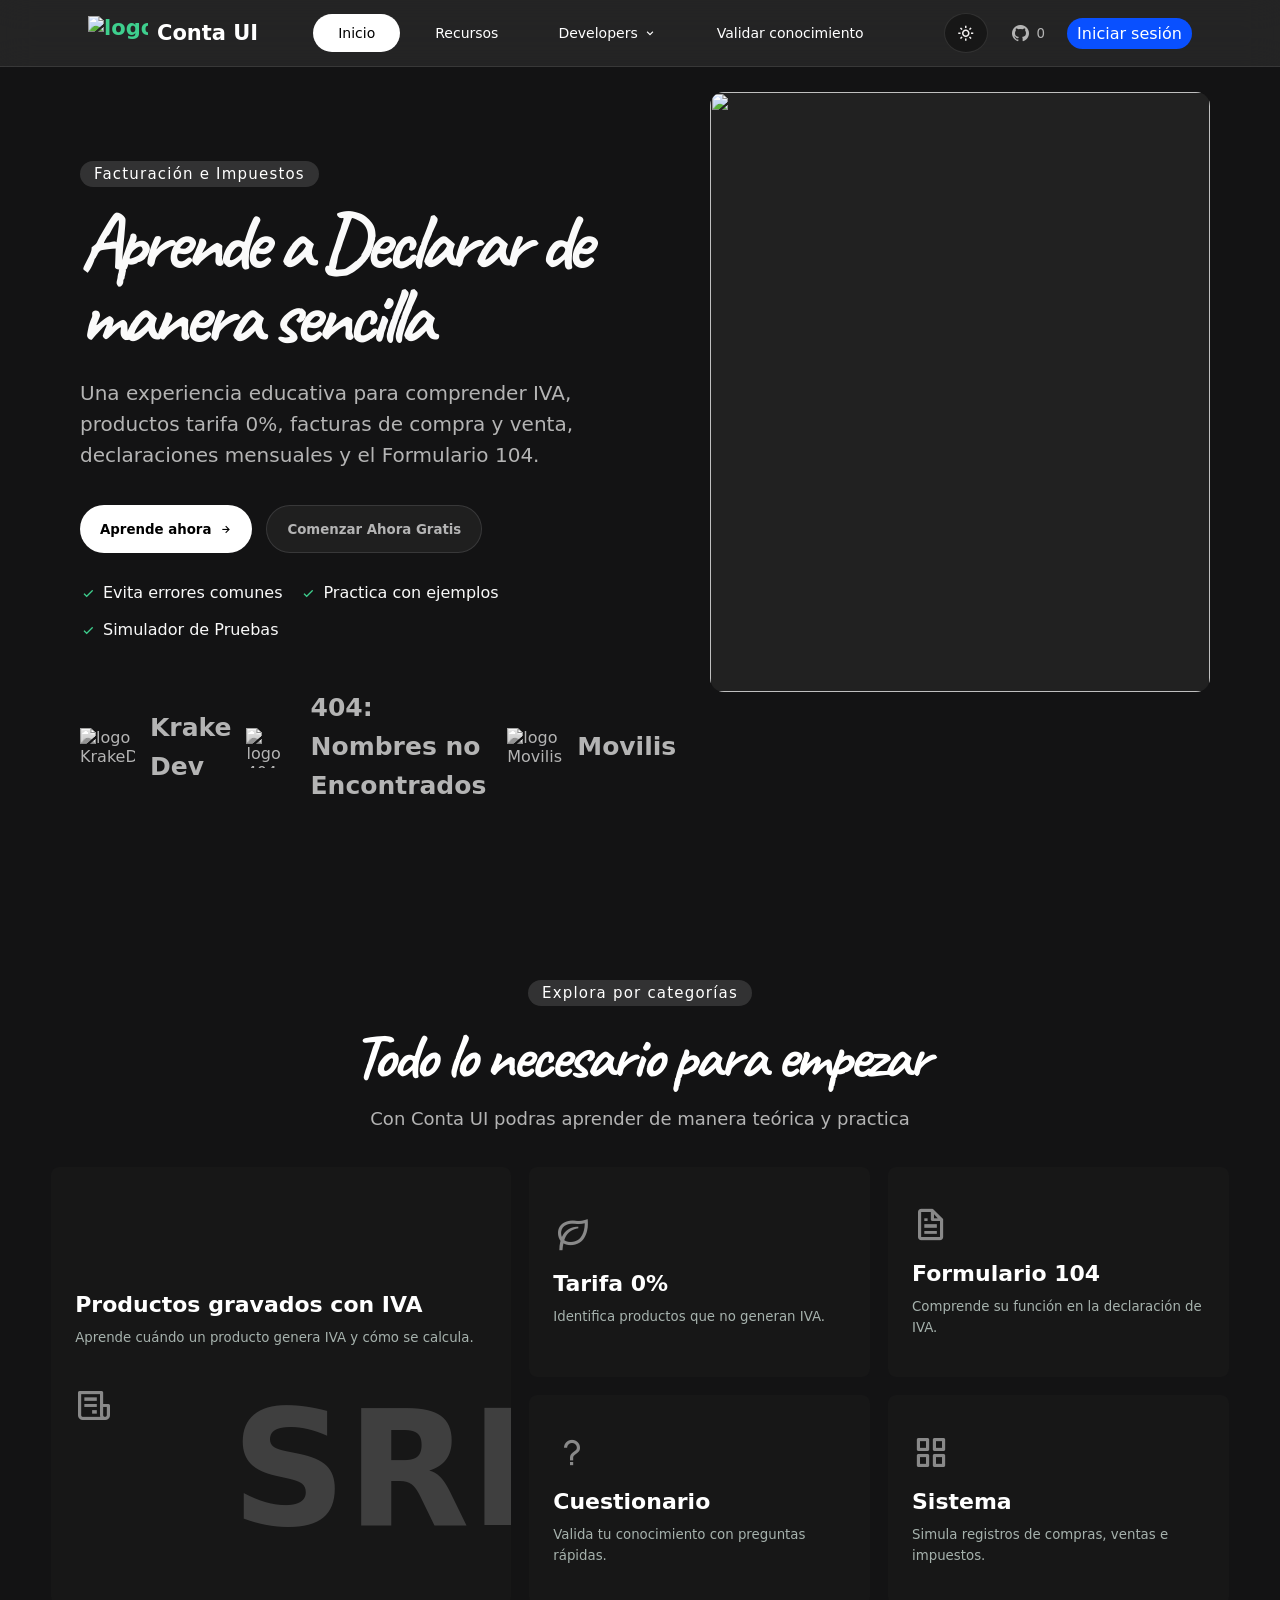
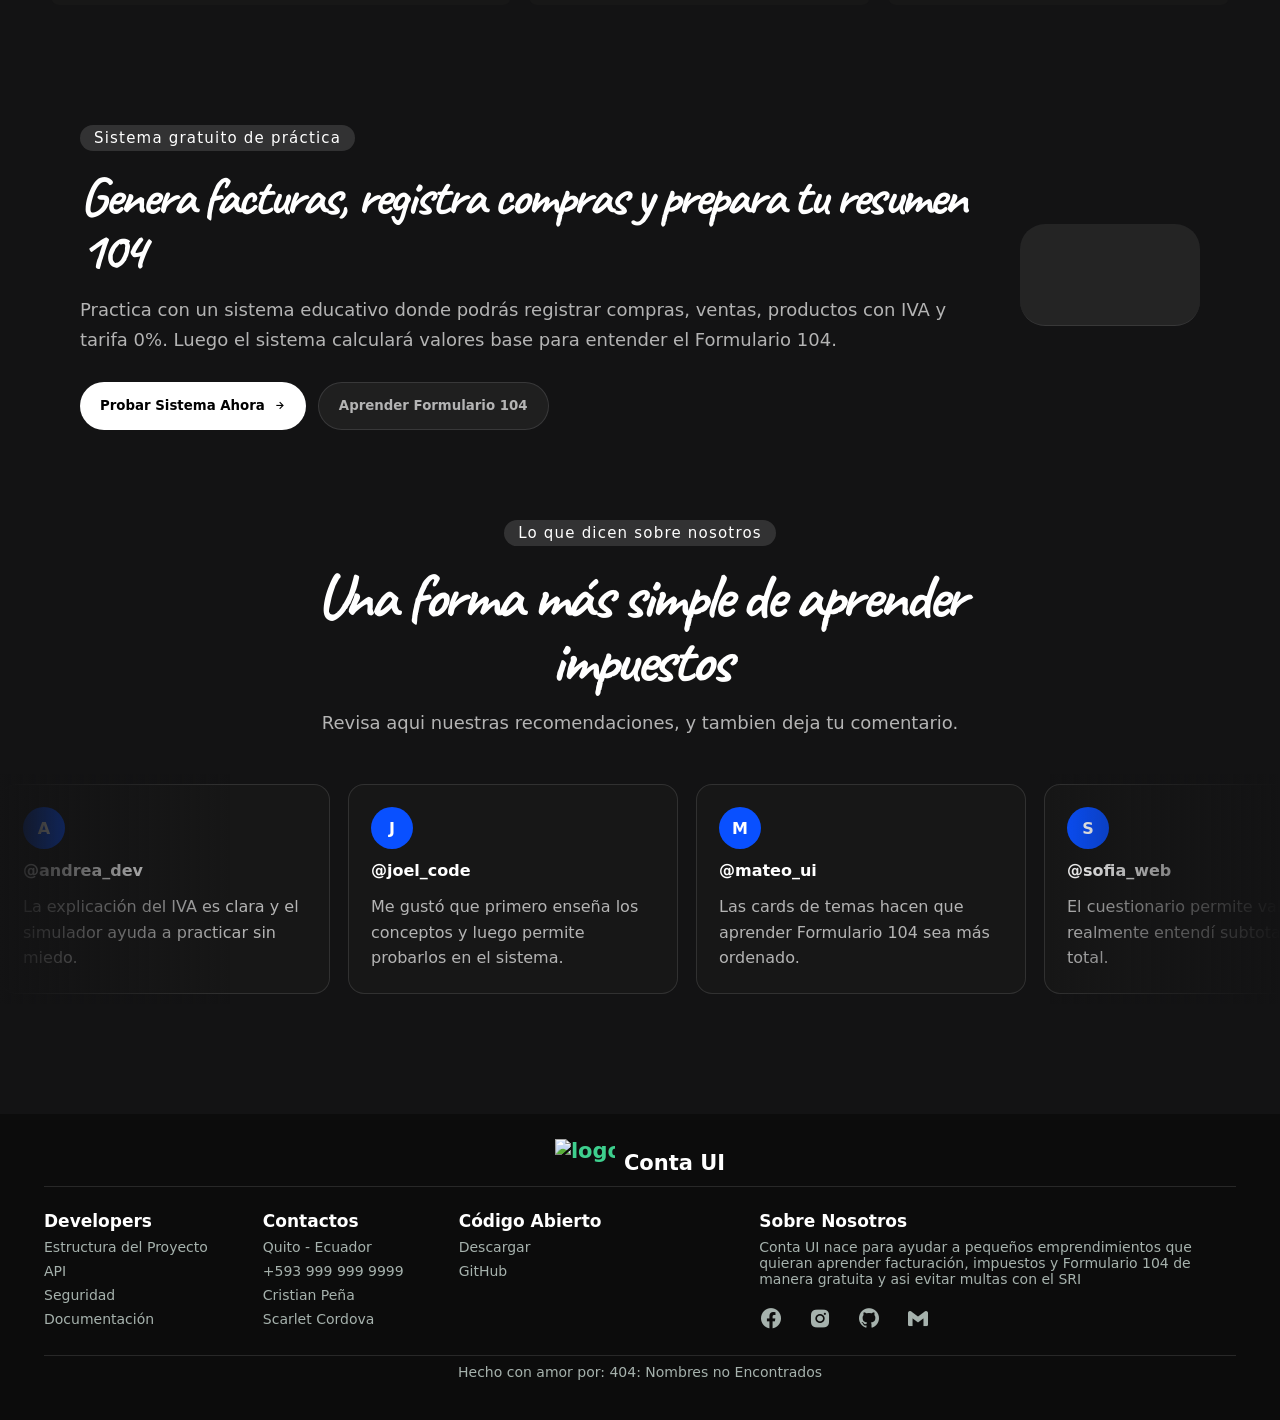
==== commit fca5a731: "feat: Agregar nuevo contenido educativo y tablas dinamicas" ====
--- a/index.html
+++ b/index.html
@@ -60,7 +60,7 @@
           <span id="contadorGithub">0</span>
         </button>
 
-        <a class="login-btn" href="sistema.html">
+        <a class="login-btn" href="sistema.html" target="_blank">
           Iniciar sesión
         </a>
 
@@ -91,7 +91,7 @@
             <button class="primary-btn" onclick="mostrarVista('aprender')">
               Aprende ahora <i class='bx bx-right-arrow-alt'></i>
             </button>
-            <button class="secondary-btn" onclick="mostrarVista('sistema')">
+            <button class="secondary-btn" onclick="window.location.href='sistema.html'">
               Comenzar Ahora Gratis
             </button>
           </div>
@@ -368,12 +368,17 @@
               Por eso es importante que sepas como separar el subtotal, el IVA y el total.
             </p>
 
-            <p>Tambien cabe recalcar que actualmente en el Ecuador los negocios obligados a gravar IVA son los negocios o empresas en el <strong>Regimen General y Rimpe Emprendedor</strong></p>
+            <p>En el Ecuador actualmente conviven <strong>cuatro tarifas distintas</strong> (15%,8%,5%, y 0%)</p>
+
+            <p>Tambien cabe recalcar que actualmente en el Ecuador los negocios obligados a gravar IVA del <strong>15%</strong> son los negocios o empresas en el <strong>Regimen General y Rimpe Emprendedor</strong></p>
 
 
             <div class="formula-box">
               <span>Fórmula</span>
-              <p><span>IVA= </span> Subtotal × Tasa de IVA</p>
+              <div class="code-box">
+                <code><span>IVA =</span> </code>
+                <code>Subtotal × Tasa de IVA (0.15)</code>
+              </div>
             </div>
 
             <h3>Características principales</h3>
@@ -386,14 +391,33 @@
               <li>El IVA de ventas puede compararse con el IVA pagado en compras.</li>
             </ul>
 
-            <h3>Ejemplo práctico</h3>
-
-            <p>Si una laptop cuesta $800 y la tarifa de IVA es 15%, el cálculo sería:</p>
-
-            <div class="result-table">
-              <div><span>Subtotal</span><strong>$800.00</strong></div>
-              <div><span>IVA 15%</span><strong>$120.00</strong></div>
-              <div><span>Total</span><strong>$920.00</strong></div>
+            <div class="interactive-example">
+              <div>
+                <span class="eyebrow">Ejemplo práctico</span>
+                <h3>Calculadora de IVA</h3>
+                <p>Ingresa un valor y una tasa para calcular el IVA total automáticamente.</p>
+              </div>
+
+              <div class="result-table">
+                <div>
+                  <span>Valor del producto</span>
+                  <input type="number" id="ivaValor" placeholder="Ejemplo: 800" min="0" step="0.01">
+                </div>
+                <div>
+                  <span>Porcentaje IVA</span>
+                  <input type="number" id="ivaPorcentaje" placeholder="Ejemplo: 15" min="0" step="0.01" value="15">
+                </div>
+                <div>
+                  <span>IVA calculado</span>
+                  <strong id="ivaResultado">$0.00</strong>
+                </div>
+
+              </div>
+
+              <div class="btn-calculator">
+                <button class="primary-btn" onclick="calcularIvaAprendizaje()">Calcular IVA</button>
+              </div>
+
             </div>
 
             <div class="resource-box">
@@ -402,7 +426,7 @@
               </div>
 
               <div class="resource-actions">
-                <a href="#" class="resource-btn" target="_blank">
+                <a href="https://aulavirtual.saber-ecuador.com/pluginfile.php/29400/mod_resource/content/5/2.%20Clase%202-%20Declaraci%C3%B3n%20de%20IVA%2015%25%20%281%29.pdf" class="resource-btn" target="_blank">
                   <i class='bx bx-file'></i>
                   Descargar guía de IVA
                 </a>
@@ -418,7 +442,7 @@
               Son bienes o servicios que no pagan IVA, aunque sí deben registrarse en facturas
               y declaraciones tributarias.
             </p>
-            <p>Tambien cabe tener en cuenta que los negocios que esten en el <strong>Regimen Negocio Popular</strong> pueden facturar con tariga 0 </p>
+            <p>Los negocios que esten en el <strong>Regimen Negocio Popular</strong> pueden facturar con tarifa 0 </p>
 
             <h3>Productos con tarifa 0%</h3>
 
@@ -461,17 +485,53 @@
               El subtotal es el valor de los productos o servicios antes de agregar impuestos,
               descuentos o recargos.
             </p>
-
+            
             <div class="formula-box">
               <span>Fórmula</span>
-              <code>Subtotal = suma de productos</code>
+              <div class="code-box">
+                <code><span>Subtotal = </span> </code>
+                <code>Suma de productos / porcentaje impuesto (1.15)</code>
+              </div>
             </div>
 
             <div class="result-table">
-              <div><span>Camisa</span><strong>$25</strong></div>
-              <div><span>Pantalón</span><strong>$40</strong></div>
-              <div><span>Zapatos</span><strong>$60</strong></div>
-              <div><span>Subtotal</span><strong>$125</strong></div>
+              <div><span>Camisa</span><strong>+ $25</strong></div>
+              <div><span>Pantalón</span><strong>+ $40</strong></div>
+              <div><span>Zapatos</span><strong>+ $60</strong></div>
+              <div><span>Subtotal</span><strong>= $125.00</strong></div>
+            </div>
+
+             <div class="interactive-example">
+              <div>
+                <span class="eyebrow">Ejemplo práctico</span>
+                <h3>Calculadora de Subtotal</h3>
+                <p>Cuando ya conoces el total facturado, puedes estimar el subtotal separando el IVA</p>
+              </div>
+
+              <div class="result-table">
+                <div>
+                  <span>Total factura</span>
+                  <input type="number" id="subtotalTotal" placeholder="Ejemplo: 115" min="0" step="0.01">
+                </div>
+                <div>
+                  <span>Porcentaje IVA</span>
+                  <input type="number" id="subtotalPorcentaje" placeholder="Ejemplo: 15" min="0" step="0.01" value="15">
+                </div>
+                <div class="correctResultTable">
+                  <span>Subtotal</span>
+                  <strong id="subtotalResultado">$0.00</strong>
+                </div>
+                <div>
+                  <span>IVA separado</span>
+                  <strong id="subtotalIvaResultado">$0.00</strong>
+                </div>
+
+              </div>
+
+              <div class="btn-calculator">
+                <button class="primary-btn" onclick="calcularSubtotalAprendizaje()">Calcular subtotal</button>
+              </div>
+
             </div>
           </div>
 
@@ -485,8 +545,52 @@
 
             <div class="formula-box">
               <span>Fórmula</span>
-              <code>Total = Subtotal + IVA - Descuentos</code>
-            </div>
+              <div class="code-box">
+                <code><span>Total =</span> </code>
+                <code>Subtotal + IVA - Descuentos</code>
+              </div>
+            </div>
+
+             <div class="interactive-example">
+                <div>
+                  <span class="eyebrow">Ejemplo práctico</span>
+                  <h3>Calculadora de total factura</h3>
+                  <p>Calcula el total final sumando IVA y restando descuentos.</p>
+                </div>
+
+                <div class="result-table">
+                  <div>
+                    <span>Subtotal</span>
+                    <input type="number" id="totalSubtotal" placeholder="Ejemplo: 800" min="0" step="0.01">
+                  </div>
+                  <div>
+                    <span>Porcentaje IVA</span>
+                    <input type="number" id="totalIvaPorcentaje" placeholder="Ejemplo: 800" min="0" step="0.01">
+                  </div>
+                  <div>
+                    <span>Descuento</span>
+                    <input type="number" id="totalDescuento" placeholder="Ejemplo: 800" min="0" step="0.01">
+                  </div>
+                  <div>
+                    <span>IVA calculado</span>
+                    <strong id="totalIvaResultado">$0.00</strong>
+                  </div>
+                   <div>
+                    <span>Descuento</span>
+                    <strong id="totalDescuentoResultado">$0.00</strong>
+                  </div>
+                  <div>
+                    <span>Total factura</span>
+                    <strong id="totalFinalResultado">$0.00</strong>
+                  </div>
+
+                </div>
+
+                <div class="btn-calculator">
+                  <button class="primary-btn" onclick="calcularTotalFacturaAprendizaje()">Calcular total</button>
+                </div>
+             </div>
+
           </div>
 
           <div id="topic-electronica" class="topic">
@@ -530,18 +634,15 @@
             <div class="resource-box">
               <div>
                 <h3>Documentos de apoyo</h3>
-                <p>
-                  Agrega aquí enlaces a guías oficiales sobre facturación electrónica.
-                </p>
               </div>
 
               <div class="resource-actions">
-                <a href="#" class="resource-btn" target="_blank">
+                <a href="https://www.sri.gob.ec/facturacion-electronica#requisitos" class="resource-btn" target="_blank">
                   <i class='bx bx-file'></i>
                   Guía facturación electrónica
                 </a>
 
-                <a href="#" class="resource-btn" target="_blank">
+                <a href="https://www.sri.gob.ec/web/intersri/home" class="resource-btn" target="_blank">
                   <i class='bx bx-link-external'></i>
                   Ver portal oficial
                 </a>
@@ -571,42 +672,29 @@
             <span class="breadcrumb">Unidad 3 / Tema 8</span>
             <h2>Formulario 104</h2>
             <p class="lead">
-              El Formulario 104 es utilizado en Ecuador para declarar el IVA. Permite informar
-              valores relacionados con ventas, compras, IVA generado, IVA pagado y valores finales
-              que pueden resultar a pagar.
-            </p>
-
+              El formulario 104 es la declaración del Impuesto al Valor Agregado (IVA) que el SRI pone a disposición de los contribuyentes para liquidar el IVA generado en un período (mes o semestre, según tu régimen).
+            </p>
             <p>
-              Para comprenderlo de forma sencilla, podemos imaginar que el sistema recopila
-              las facturas de venta y compra de un período. Luego separa los valores gravados
-              con IVA, tarifa 0% y calcula la diferencia entre el IVA cobrado y el IVA pagado.
-            </p>
-
-            <h3>Datos que puede organizar el sistema</h3>
+              En esa declaración reportas:
+            </p>
 
             <ul class="nice-list">
-              <li>Ventas gravadas con IVA.</li>
-              <li>Ventas tarifa 0%.</li>
-              <li>Compras gravadas con IVA.</li>
-              <li>IVA generado en ventas.</li>
-              <li>IVA pagado en compras.</li>
-              <li>Crédito tributario básico.</li>
-              <li>IVA estimado a pagar.</li>
+              <li>Tus ventas gravadas con IVA.</li>
+              <li>Tus compras con sus IVA respectivos.</li>
+              <li>Las retenciones que te hicieron y las que tú hiciste.</li>
+              <li>El cálculo del IVA a pagar (o, eventualmente, el crédito tributario a tu favor).</li>
             </ul>
 
-            <h3>Ejemplo simplificado</h3>
-
-            <div class="result-table">
-              <div><span>Ventas 15%</span><strong>$5000.00</strong></div>
-              <div><span>IVA ventas</span><strong>$750.00</strong></div>
-              <div><span>Compras</span><strong>$3000.00</strong></div>
-              <div><span>IVA compras</span><strong>$450.00</strong></div>
-              <div><span>IVA a pagar</span><strong>$300.00</strong></div>
-            </div>
+            <p>
+              El resultado es un valor a pagar al SRI, un saldo a favor (crédito que arrastras al siguiente período) o cero. Si no presentas a tiempo, hay multa automática aunque tu declaración sea cero.
+            </p>
 
             <div class="formula-box">
-              <span>Fórmula educativa</span>
-              <code>IVA a pagar = IVA ventas - IVA compras</code>
+              <span>Fórmula</span>
+              <div class="code-box">
+                <code><span>IVA a pagar = </span> </code>
+                <code>IVA ventas - IVA compras</code>
+              </div>
             </div>
 
             <div class="learning-highlight">
@@ -632,9 +720,9 @@
                   Guía Formulario 104
                 </a>
 
-                <a href="https://www.sri.gob.ec/o/sri-portlet-biblioteca-alfresco-internet/descargar/6fc12b52-cb7b-4114-a5a6-dc9abf194e9c/Formulario+104+2016.xls" class="resource-btn" target="_blank">
+                <a href="sistema.html" class="resource-btn" target="_blank">
                   <i class='bx bx-download'></i>
-                  Descargar ejemplo
+                  Ingresar al Sistema
                 </a>
               </div>
             </div>
@@ -643,7 +731,7 @@
             
             <div class="video-learning">
               <iframe 
-                src="https://www.youtube.com/embed/ejvJJoeWDGUs"
+                src="https://www.youtube.com/embed/45TW4W38ZyY"
                 title="Declaracion IVA en Ecuador"
                 frameborder="0"
                 allow="accelerometer; autoplay; clipboard-write; encrypted-media; gyroscope; picture-in-picture"
@@ -680,7 +768,7 @@
           <div class="aside-card">
             <p class="aside-title">Herramientas</p>
             <button onclick="mostrarVista('quiz')"><i class='bx bx-question-mark'></i> Cuestionario</button>
-            <button onclick="mostrarVista('sistema')"><i class='bx bx-calculator'></i> Mini sistema</button>
+            <button onclick="window.location.href='sistema.html'"><i class='bx bx-calculator'></i> Sistema 104</button>
             <button onclick="copiarResumen()"><i class='bx bx-copy'></i> Copiar resumen</button>
           </div>
 
@@ -730,37 +818,53 @@
 
         <div class="quiz-topic-grid">
           <button class="quiz-topic-card" onclick="iniciarCuestionarioPorTema('todos')">
-            <i class='bx bx-grid-alt'></i>
+            <div class="scoreInfo">
+              <i class='bx bx-grid-alt'></i>
+              <p class="quiz-last-score" id="scoreTemaTodos">Sin intento</p>
+            </div>
             <h3>Todos los temas</h3>
             <p>Preguntas mezcladas de IVA, subtotal, total, tarifa 0% y Formulario 104.</p>
             <span>15 preguntas</span>
           </button>
 
           <button class="quiz-topic-card" onclick="iniciarCuestionarioPorTema('iva')">
-            <i class='bx bx-receipt'></i>
+            <div class="scoreInfo">
+              <i class='bx bx-receipt'></i>
+              <p class="quiz-last-score" id="scoreTemaIva">Sin intento</p>
+            </div>
+
             <h3>IVA</h3>
+            
             <p>Productos gravados, cálculo y aplicación del impuesto.</p>
             <span>10 preguntas</span>
           </button>
 
           <button class="quiz-topic-card" onclick="iniciarCuestionarioPorTema('tarifa0')">
-            <i class='bx bx-leaf'></i>
+            <div class="scoreInfo">
+              <i class='bx bx-leaf'></i>
+              <p class="quiz-last-score" id="scoreTemaTarifa0">Sin intento</p>
+            </div>
             <h3>Tarifa 0%</h3>
             <p>Productos que se facturan, pero no generan IVA.</p>
             <span>10 preguntas</span>
           </button>
 
           <button class="quiz-topic-card" onclick="iniciarCuestionarioPorTema('subtotal')">
-            <i class='bx bx-math'></i>
+            <div class="scoreInfo">
+              <i class='bx bx-math'></i>
+              <p class="quiz-last-score" id="scoreTemaSubtotal">Sin intento</p>
+            </div>
             <h3>Subtotal y total</h3>
             <p>Base de cálculo, IVA, descuentos y total factura.</p>
             <span>10 preguntas</span>
           </button>
 
           <button class="quiz-topic-card" onclick="iniciarCuestionarioPorTema('formulario104')">
-            <i class='bx bx-file'></i>
+            <div class="scoreInfo">
+              <i class='bx bx-file'></i>
+              <p class="quiz-last-score" id="scoreTemaFormulario104">Sin intento</p>
+            </div>
             <h3>Formulario 104</h3>
-            <span class="quiz-last-score" id="scoreTemaFormulario104">Sin intento</span>
             <p>Ventas, compras, IVA generado y crédito tributario.</p>
             <span>10 preguntas</span>
           </button>
@@ -775,8 +879,10 @@
                 <span class="eyebrow" id="quizTemaActual">Evaluación rápida</span>
                 <h2 id="quizTitulo">Quiz de facturación e impuestos</h2>
               </div>
-              <span class="quiz-timer" id="quizTimer"><i class="bx bx-time-five"></i> 00:00</span>
-              <strong id="quizProgressText">1 / 10</strong>
+              <div>
+                <strong id="quizProgressText">1 / 10</strong>
+                <span class="quiz-timer" id="quizTimer"><i class="bx bx-time-five"></i> 00:00</span>
+              </div>
             </div>
 
             <div class="progress-track">
@@ -864,7 +970,7 @@
         </p>
 
         <div class="custom-modal__actions">
-          <button class="secondary-btn" onclick="cerrarModalQuiz()">Cancelar</button>
+          <button class="secondary-btn danger" onclick="cerrarModalQuiz()">Cancelar</button>
           <button class="primary-btn" id="quizModalConfirmBtn">Confirmar</button>
         </div>
       </div>
@@ -924,6 +1030,7 @@
   </footer>
   
   <script src="js/utilitarios.js"></script>
+  <script src="js/dinamic-calculator.js"></script>
   <script src="js/data.js"></script>
   <script src="js/app.js"></script>
   <script src="js/quiz.js"></script>
--- a/css/style.css
+++ b/css/style.css
@@ -274,6 +274,7 @@
 }
 
 .login-btn {
+  border-radius: 50px;
   padding: 6px 10px;
   background: var(--blue-light);
   color: rgb(255, 255, 255);
@@ -362,6 +363,16 @@
   background: var(--blue-light);
   color: #fafafa;
   border: 1px solid var(--border);
+  transition: transform 0.5s ease;
+
+  &:hover {
+    transform: scale(0.9);
+  }
+}
+
+.secondary-btn.danger {
+  background: #ef4444;
+  color: #fafafa;
   transition: transform 0.5s ease;
 
   &:hover {
@@ -733,15 +744,23 @@
   text-transform: uppercase;
 }
 
-.formula-box p {
-  display: flex;
-  color: var(--text-3);
-  font-size: 20px;
-
-  & span {
-    color: rgb(250, 84, 84);
-    font-size: 20px;
-  }
+.formula-box .code-box {
+  display: flex;
+  align-items: center;
+  gap: 5px;
+}
+
+.formula-box .code-box code span {
+  color: #ef4444;
+  font-size: 16px;
+  margin-bottom: 0px;
+  margin-top: 0px;
+}
+
+.formula-box .code-box code {
+  color: var(--blue-light);
+  font-size: 16px;
+  margin-bottom: 0px;
 }
 
 .result-table {
@@ -1553,6 +1572,12 @@
 
 .quiz-topic-card:hover {
   transform: translateY(-2px);
+}
+
+.scoreInfo {
+  display: flex;
+  justify-content: space-between;
+  align-items: start;
 }
 
 .quiz-topic-card i {
@@ -1973,7 +1998,7 @@
   font-weight: 600;
 }
 
-.calc-grid input,
+.result-table input,
 .contaui-input,
 .contaui-select {
   min-height: 46px;
@@ -1991,11 +2016,18 @@
   border-color: var(--blue-light);
 }
 
-.calc-result {
-  display: grid;
-  grid-template-columns: repeat(3, 1fr);
-  gap: 12px;
-  margin-top: 18px;
+.btn-calculator {
+  display: flex;
+  margin-top: 15px;
+  justify-content: end;
+}
+
+.correctResultTable {
+  background: rgba(22, 163, 74, 0.18) !important;
+
+  & strong {
+    color: white;
+  }
 }
 
 .calc-result div {
@@ -2771,28 +2803,13 @@
   background: var(--bg-card-2);
 }
 
-.quiz-last-score {
-  display: inline-flex !important;
-  width: max-content;
-  margin: 8px 0 6px !important;
-  padding: 6px 10px !important;
-  position: static !important;
-  right: auto !important;
-  bottom: auto !important;
-  font-size: 12px !important;
-  line-height: 1 !important;
-  opacity: 1 !important;
-  color: var(--muted) !important;
-  background: var(--bg-card-2);
-  border: 1px solid var(--border);
-  border-radius: 999px;
-  pointer-events: auto;
-}
-
 .quiz-last-score.has-score {
+  background: transparent;
+  margin-top: -20px;
   color: white !important;
-  background: var(--blue-light);
-  border-color: var(--blue-light);
+  font-size: 40px;
+  font-family: caveat, sans-serif;
+  transform: rotate(8deg);
 }
 
 .quiz-timer {
@@ -2800,6 +2817,7 @@
   align-items: center;
   gap: 6px;
   padding: 8px 10px;
+  margin-left: 10px;
   color: white;
   background: var(--blue-light);
   border-radius: 999px;
@@ -2896,7 +2914,7 @@
   text-align: center;
   background: var(--bg-card);
   border: 1px solid var(--border);
-  border-radius: 18px;
+  border-radius: 8px;
   box-shadow: var(--shadow);
 }
 
@@ -2922,12 +2940,13 @@
 
 .custom-modal__card h3 {
   color: var(--text-3);
-  font-size: 25px;
+  font-size: 20px;
   margin-bottom: 10px;
 }
 
 .custom-modal__card p {
   color: var(--muted);
+  font-size: 14px;
   line-height: 1.6;
 }
 
@@ -3302,16 +3321,17 @@
   align-items: center;
   gap: 8px;
   margin: 12px 0 18px;
-  color: #fecaca;
-  background: rgba(220, 38, 38, 0.12);
+  color: #ffffff;
+  background: #dc2626;
   border: 1px solid rgba(220, 38, 38, 0.35);
   border-radius: 999px;
-  font-weight: 700;
+  font-weight: 600;
+  transition: transform ease 0.5s ease;
 }
 
 .quiz-logout-btn:hover {
   color: white;
-  background: #dc2626;
+  transform: translateY(-2px);
 }
 
 :root[data-theme="light"] .quiz-logout-btn {
